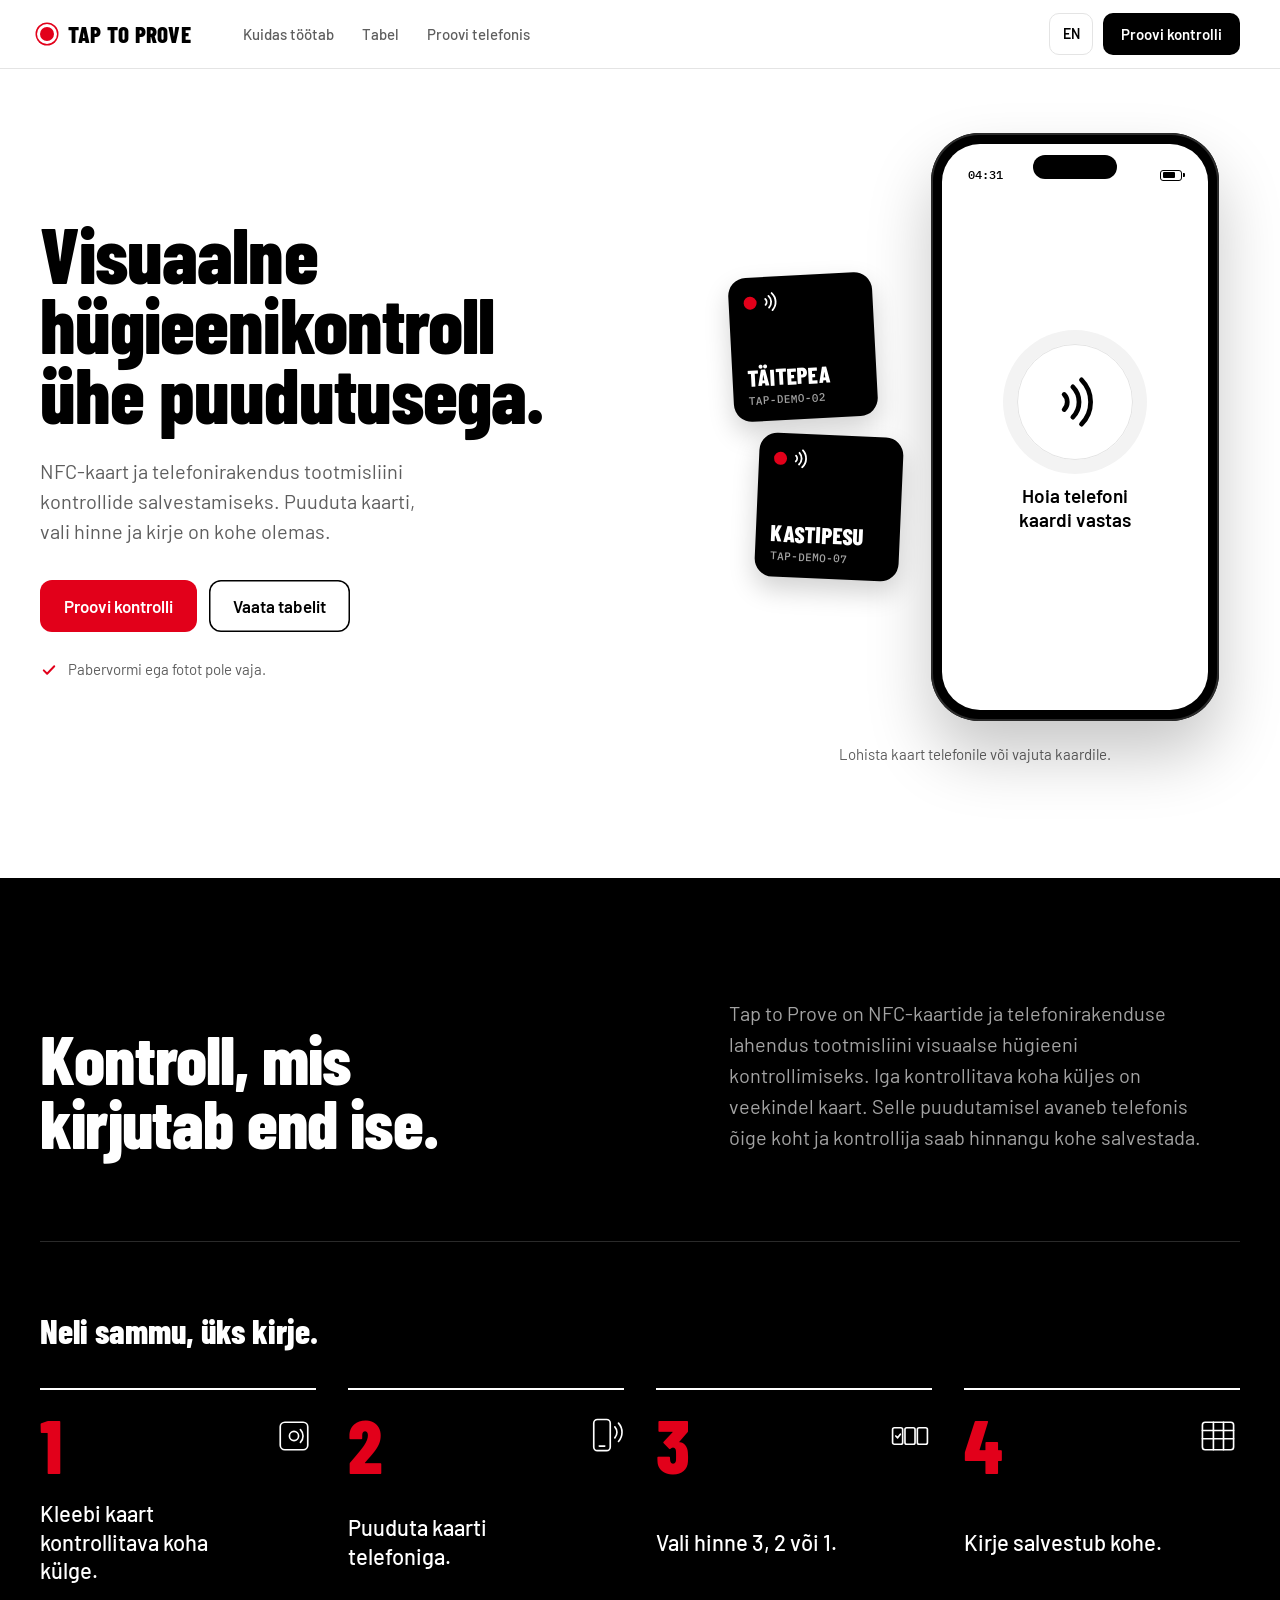
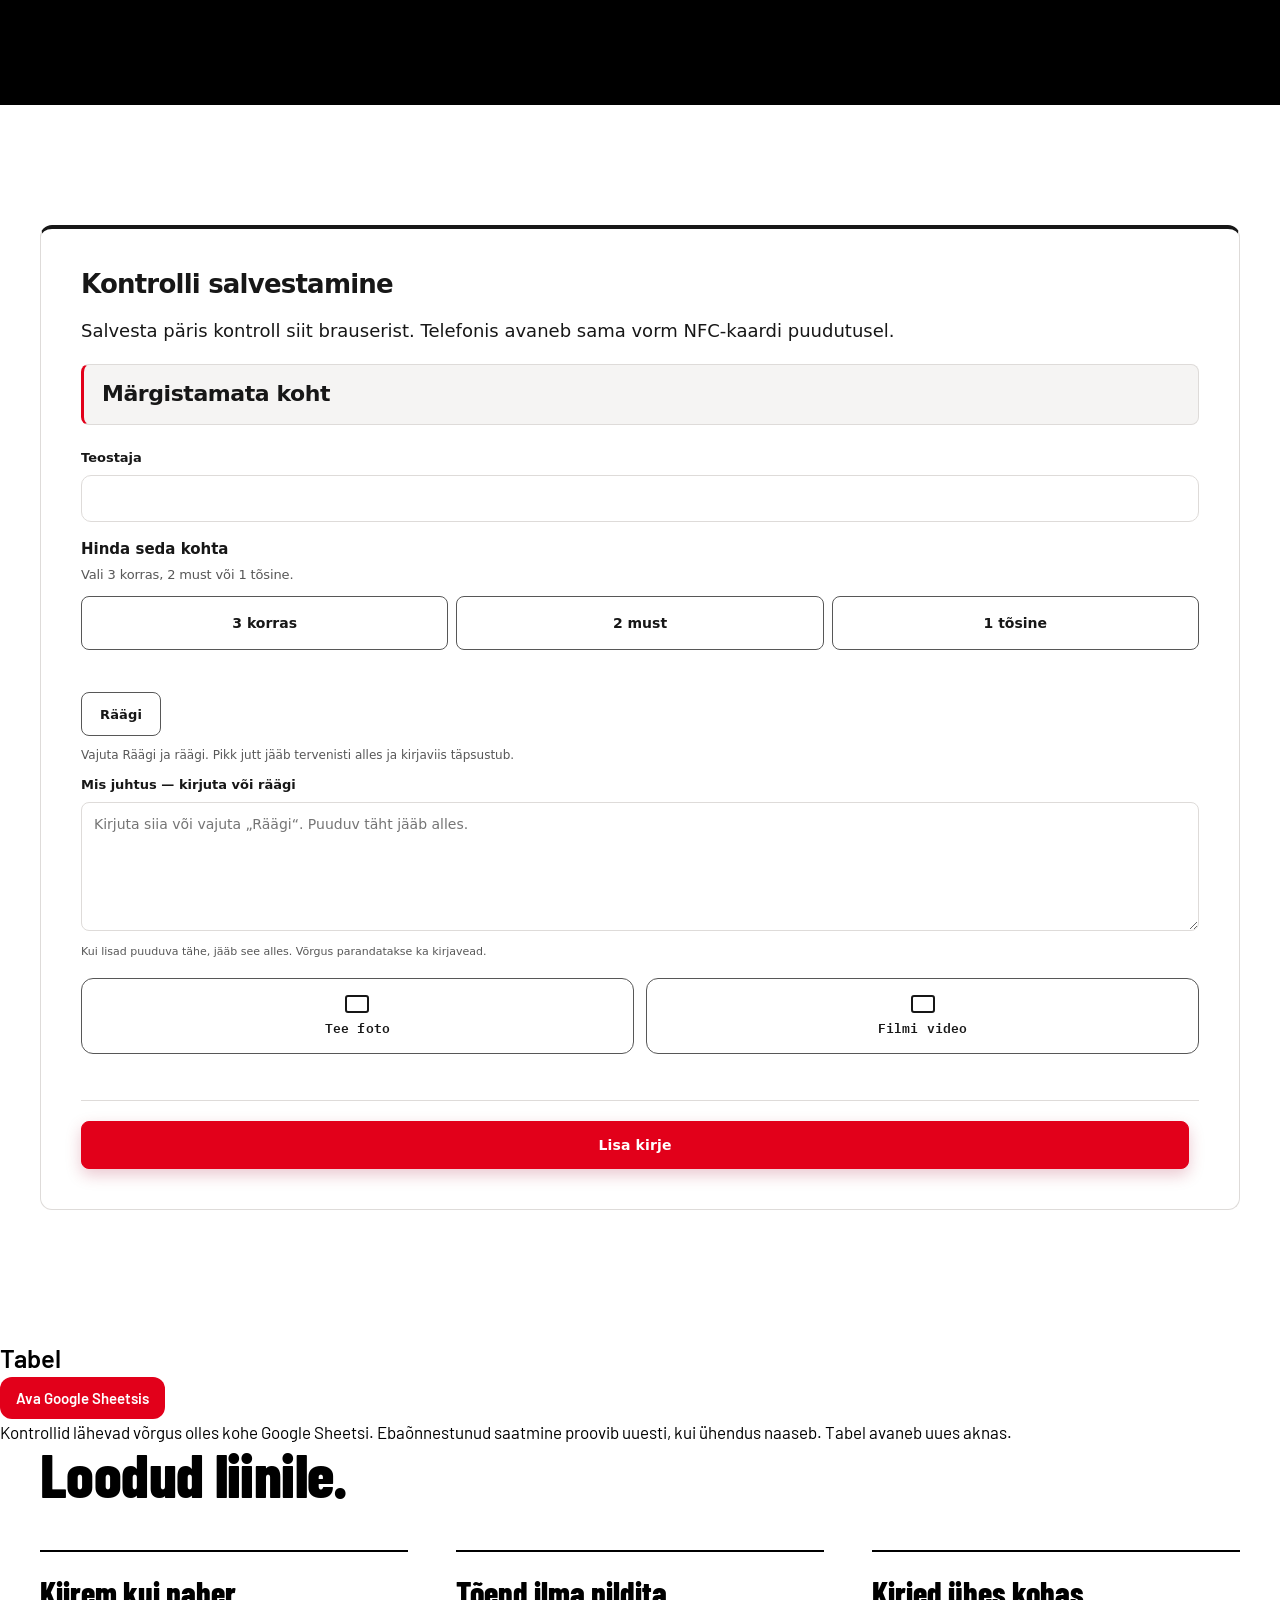
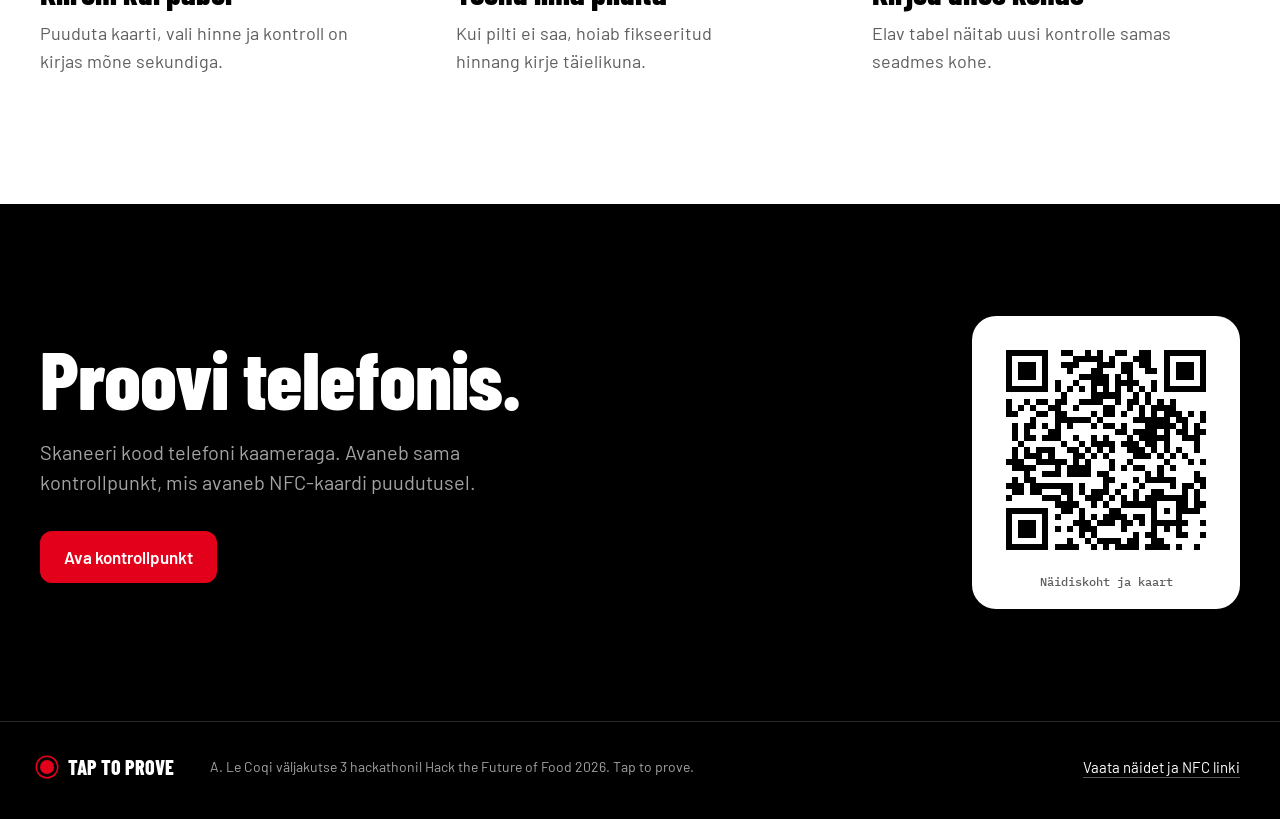
==== app/index.html @ 5fcd146b "fix(app): use visual hygiene wording in UI" ====
<!doctype html>
<html lang="et">
<head>
  <meta charset="utf-8">
  <meta name="viewport" content="width=device-width, initial-scale=1, viewport-fit=cover">
  <script>
    (function () {
      var params = new URLSearchParams(location.search);
      var record = /^nfc\./.test(location.hostname) || params.get('view') === 'record' || params.has('session');
      document.documentElement.dataset.mode = record ? 'record' : 'landing';
    })();
  </script>
  <title>Tap to Prove</title>
  <meta name="description" content="NFC-kaart ja telefonirakendus tootmisliini visuaalse hügieeni kontrolliks. Puuduta kaarti, vali hinne ja kirje salvestub kohe.">
  <meta name="theme-color" content="#ffffff">
  <link rel="manifest" href="manifest.webmanifest">
  <link rel="canonical" href="https://taptoprove.ee/">
  <link rel="icon" href="icon.svg" type="image/svg+xml">
  <link rel="stylesheet" href="styles.css" id="appStyles">
  <link rel="stylesheet" href="landing.css" id="landingStyles">
  <script>
    (function () {
      // landing.css imports styles.css as a cascade layer, so each host keeps one sheet.
      var landing = document.documentElement.dataset.mode === 'landing';
      document.getElementById(landing ? 'appStyles' : 'landingStyles').disabled = true;
    })();
  </script>
</head>
<body>
  <a class="skip" href="#capture" data-i18n="skip">Skip to capture</a>

  <header class="topbar">
    <nav class="nav-shell" aria-label="Tap to Prove">
      <a class="nav-brand" href="https://taptoprove.ee/">Tap to Prove</a>
      <div class="nav-links">
        <a href="#how" data-i18n="nav_how">Kuidas töötab</a>
        <a href="https://docs.google.com/spreadsheets/d/1xJlTBxqQoqIPhtNeUEm9Dq-ydR0xiJecWLwK_fbSnYs/edit?gid=221436371#gid=221436371" target="_blank" rel="noopener" data-i18n="nav_table">Tabel</a>
        <a href="#try" data-i18n="nav_try">Proovi telefonis</a>
      </div>
      <div class="nav-meta">
        <span id="net" class="net" role="status">Online</span>
        <button id="langToggle" class="switch" type="button" aria-label="Switch to Estonian">ET</button>
        <a class="nav-cta" href="#capture" data-i18n="nav_cta">Proovi kontrolli</a>
      </div>
    </nav>
  </header>

  <main class="site">
    <section class="hero" aria-labelledby="intro-title">
      <div class="hero-copy">
        <h1 id="intro-title" data-i18n="intro_title">Visuaalne hügieenikontroll ühe puudutusega.</h1>
        <p class="hero-note" data-i18n="hero_note">NFC-kaart ja telefonirakendus tootmisliini kontrollide salvestamiseks. Puuduta kaarti, vali hinne ja kirje on kohe olemas.</p>
        <div class="hero-actions">
          <a class="link-button primary" href="#capture" data-i18n="landing_start">Proovi kontrolli</a>
          <a class="link-button ghost" href="https://docs.google.com/spreadsheets/d/1xJlTBxqQoqIPhtNeUEm9Dq-ydR0xiJecWLwK_fbSnYs/edit?gid=221436371#gid=221436371" target="_blank" rel="noopener" data-i18n="landing_table">Vaata tabelit</a>
        </div>
        <p class="hero-proof" data-i18n="hero_proof">Pabervormi ega fotot pole vaja.</p>
      </div>

      <div class="demo" id="demo" aria-labelledby="demo-title">
        <h2 id="demo-title" class="sr-only" data-i18n="demo_title">Proovi siin</h2>
        <div class="demo-stage">
          <div class="demo-cards" role="group" aria-labelledby="demoHint">
            <button class="tag" type="button" data-place="Täitepea" data-place-en="Filler head" data-tag="TAP-DEMO-02">
              <span class="tag-mark" aria-hidden="true"></span>
              <span class="tag-place">Täitepea</span>
              <span class="tag-id">TAP-DEMO-02</span>
            </button>
            <button class="tag" type="button" data-place="Kastipesu" data-place-en="Crate washer" data-tag="TAP-DEMO-07">
              <span class="tag-mark" aria-hidden="true"></span>
              <span class="tag-place">Kastipesu</span>
              <span class="tag-id">TAP-DEMO-07</span>
            </button>
          </div>

          <div class="phone" id="demoPhone">
            <div class="phone-screen" aria-live="polite">
              <div class="phone-status" aria-hidden="true">
                <span id="demoClock">12:00</span>
                <span class="phone-battery"></span>
              </div>
              <div class="ps ps-idle">
                <span class="ps-nfc" aria-hidden="true"></span>
                <p data-i18n="demo_idle">Hoia telefoni kaardi vastas</p>
              </div>
              <div class="ps ps-grade" hidden>
                <span class="ps-label" data-i18n="demo_place">Koht</span>
                <strong class="ps-place" id="demoPlace"></strong>
                <div class="ps-grades" role="group" aria-labelledby="demoGradeLabel">
                  <span id="demoGradeLabel" class="sr-only" data-i18n="grade_prompt">Hinda seda kohta</span>
                  <button type="button" data-grade="3"><b>3</b><span data-i18n="grade3_word">korras</span></button>
                  <button type="button" data-grade="2"><b>2</b><span data-i18n="grade2_word">must</span></button>
                  <button type="button" data-grade="1"><b>1</b><span data-i18n="grade1_word">tõsine</span></button>
                </div>
              </div>
              <div class="ps ps-saved" hidden>
                <span class="ps-check" aria-hidden="true"></span>
                <strong data-i18n="demo_saved">Kirje salvestatud</strong>
                <span class="ps-meta" id="demoSavedMeta"></span>
              </div>
            </div>
            <span class="phone-ping" aria-hidden="true"></span>
          </div>
        </div>
        <p class="demo-hint" id="demoHint" data-i18n="demo_hint">Lohista kaart telefonile või vajuta kaardile.</p>
        <div class="demo-words" hidden>
          <span data-word="record" data-i18n="record_added">Kirje</span>
        </div>
      </div>
    </section>

    <div class="band">
      <section id="explainer" class="explainer" aria-labelledby="what-title">
        <h2 id="what-title" data-i18n="what_heading">Kontroll, mis kirjutab end ise.</h2>
        <p data-i18n="what_body">Tap to Prove on NFC-kaartide ja telefonirakenduse lahendus tootmisliini visuaalse hügieeni kontrollimiseks. Iga kontrollitava koha küljes on veekindel kaart. Selle puudutamisel avaneb telefonis õige koht ja kontrollija saab hinnangu kohe salvestada.</p>
      </section>

      <section id="how" class="how" aria-labelledby="how-title">
        <h2 id="how-title" class="how-title" data-i18n="how_heading">Neli sammu, üks kirje.</h2>
        <ol class="steps">
          <li class="step">
            <svg class="step-icon" viewBox="0 0 48 48" aria-hidden="true"><rect x="9" y="9" width="30" height="30" rx="5"/><circle cx="24" cy="24" r="5"/><path d="M31 17a10 10 0 0 1 0 14"/></svg>
            <span class="step-num" aria-hidden="true">1</span>
            <p data-i18n="flow1">Kleebi kaart kontrollitava koha külge.</p>
          </li>
          <li class="step">
            <svg class="step-icon" viewBox="0 0 48 48" aria-hidden="true"><rect x="15" y="6" width="18" height="34" rx="4"/><path d="M21 35h6"/><path d="M38 14a9 9 0 0 1 0 12"/><path d="M42 10a15 15 0 0 1 0 20"/></svg>
            <span class="step-num" aria-hidden="true">2</span>
            <p data-i18n="flow2">Puuduta kaarti telefoniga.</p>
          </li>
          <li class="step">
            <svg class="step-icon" viewBox="0 0 48 48" aria-hidden="true"><rect x="5" y="15" width="11" height="18" rx="2"/><rect x="18.5" y="15" width="11" height="18" rx="2"/><rect x="32" y="15" width="11" height="18" rx="2"/><path d="M8.5 24l2 2 3-4"/></svg>
            <span class="step-num" aria-hidden="true">3</span>
            <p data-i18n="flow3">Vali hinne 3, 2 või 1.</p>
          </li>
          <li class="step">
            <svg class="step-icon" viewBox="0 0 48 48" aria-hidden="true"><rect x="7" y="9" width="34" height="30" rx="3"/><path d="M7 18h34M7 27h34M19 9v30M30 9v30"/></svg>
            <span class="step-num" aria-hidden="true">4</span>
            <p data-i18n="flow4">Kirje salvestub kohe.</p>
          </li>
        </ol>
      </section>
    </div>

    <section id="capture" class="station panel" aria-labelledby="capture-title">
      <div class="section-head">
        <h2 id="capture-title" data-i18n="capture_title">Kontrolli salvestamine</h2>
        <p class="capture-intro landing-only" data-i18n="capture_intro">Salvesta päris kontroll siit brauserist. Telefonis avaneb sama vorm NFC-kaardi puudutusel.</p>
      </div>

      <section id="sessionPanel" class="session-panel" aria-labelledby="sessionTitle" hidden>
        <h3 id="sessionTitle"></h3>
        <p id="sessionDescription"></p>
        <p id="sessionIdentity" class="note"></p>
        <div id="sessionStartFields" hidden>
          <label class="field">
            <span data-i18n="session_name">Kontrollija nimi</span>
            <input id="sessionName" type="text" autocomplete="name" maxlength="60">
          </label>
          <button id="sessionStart" class="action" type="button" data-i18n="session_start">Alusta kontrolli</button>
        </div>
        <ol id="sessionReview" class="session-review" hidden></ol>
        <button id="sessionFinish" class="action" type="button" data-i18n="session_finish" hidden>Kinnita ja lõpeta kontroll</button>
        <p id="sessionNote" class="note" role="status" aria-live="polite"></p>
      </section>
      <div class="capture-layout">
        <div class="capture-main">
          <div class="readout" id="assetStamp">
            <span id="assetStampName" data-i18n="untagged">Märgistamata koht</span>
          </div>
          <input id="asset" type="hidden" autocomplete="off" spellcheck="false">
          <label class="field text-field">
            <span data-i18n="worker">Teostaja</span>
            <input id="worker" type="text" autocomplete="name" spellcheck="false" maxlength="60">
          </label>

          <section class="grade-card" aria-labelledby="quick-title">
            <h3 id="quick-title" data-i18n="grade_prompt">Hinda seda kohta</h3>
            <p class="pad-prompt" data-i18n="grade_note">Vali 3 korras, 2 must või 1 tõsine.</p>
            <div class="grade-row" id="gradeRow" role="group" aria-labelledby="quick-title">
              <button id="grade3" class="grade-btn" type="button" data-grade="3" aria-pressed="false" data-i18n="grade3_label">3 korras</button>
              <button id="grade2" class="grade-btn" type="button" data-grade="2" aria-pressed="false" data-i18n="grade2_label">2 must</button>
              <button id="grade1" class="grade-btn" type="button" data-grade="1" aria-pressed="false" data-i18n="grade1_label">1 tõsine</button>
            </div>
            <p id="quickNote" class="note" role="status"></p>
          </section>

          <div class="voice-controls">
            <button id="voiceBtn" class="voice" type="button" data-i18n="speak">Räägi</button>
            <p id="audioNote" class="note" role="status" data-i18n="audio_hint">Vajuta Räägi ja räägi. Pikk jutt jääb tervenisti alles ja kirjaviis täpsustub.</p>
          </div>

          <label class="field text-field">
            <span data-i18n="note_label">Mis juhtus — kirjuta või räägi</span>
            <textarea id="transcript" rows="5" placeholder="Kirjuta siia või vajuta „Räägi“." data-i18n-placeholder="note_ph"></textarea>
            <small class="field-hint" data-i18n="note_hint">Kui lisad puuduva tähe, jääb see alles. Võrgus parandatakse ka kirjavead.</small>
          </label>

          <div class="field file-field">
            <div class="evidence-actions">
              <button id="photoBtn" class="quiet" type="button" data-i18n="take_photo">Tee foto</button>
              <button id="videoBtn" class="quiet" type="button" data-i18n="record_video">Filmi video</button>
            </div>
            <input id="photo" type="file" accept="image/*,video/*" capture="environment" multiple hidden>
          </div>
          <figure id="mediaPreview" class="media-preview" hidden>
            <figcaption class="media-preview-meta">
              <span class="media-preview-text">
                <strong id="mediaPreviewTitle"></strong>
                <span id="mediaPreviewDetail"></span>
              </span>
              <button id="mediaClearBtn" class="quiet small" type="button" data-i18n="media_clear_all">Eemalda kõik</button>
            </figcaption>
            <ul id="mediaGallery" class="media-gallery"></ul>
          </figure>
          <p id="photoNote" class="note" role="status"></p>

          <div class="row save-row">
            <button id="saveBtn" class="action" type="button" data-i18n="save">Lisa kirje</button>
            <span id="saveNote" class="note" role="status"></span>
          </div>

          <div id="lastRecord" class="last-record" hidden>
            <img id="lastRecordThumb" alt="" width="56" height="56" hidden>
            <div class="last-record-text">
              <strong id="lastRecordTitle"></strong>
              <span id="lastRecordDetail"></span>
            </div>
            <div class="last-record-actions">
              <a class="link-button ghost small" href="/sheet" data-i18n="open_sheet">Vaata kirjeid</a>
              <span id="syncStatus" class="sync-status" data-state="idle" data-i18n="sync_idle" role="status">Salvestatud selles seadmes</span>
            </div>
          </div>
        </div>
      </div>
    </section>
    <section id="hygieen" class="sample-sheet panel" aria-labelledby="sheet-title">
      <div class="section-head">
        <h2 id="sheet-title" data-i18n="sheet_title">Tabel</h2>
        <a class="link-button primary small" href="https://docs.google.com/spreadsheets/d/1xJlTBxqQoqIPhtNeUEm9Dq-ydR0xiJecWLwK_fbSnYs/edit?gid=221436371#gid=221436371" target="_blank" rel="noopener" data-i18n="sheet_open">Ava Google Sheetsis</a>
      </div>
      <p class="note" data-i18n="sheet_note">Kontrollid on Google Sheetsis. Tabel avaneb uues aknas ja seda näevad need, kellele see on jagatud.</p>
    </section>

    <section class="benefits" aria-labelledby="benefits-title">
      <h2 id="benefits-title" data-i18n="benefits_title">Loodud liinile.</h2>
      <div class="benefit-grid">
        <article class="benefit"><h3 data-i18n="benefit1_title">Kiirem kui paber</h3><p data-i18n="benefit1_body">Puuduta kaarti, vali hinne ja kontroll on kirjas mõne sekundiga.</p></article>
        <article class="benefit"><h3 data-i18n="benefit2_title">Tõend ilma pildita</h3><p data-i18n="benefit2_body">Kui pilti ei saa, hoiab fikseeritud hinnang kirje täielikuna.</p></article>
        <article class="benefit"><h3 data-i18n="benefit3_title">Kirjed ühes kohas</h3><p data-i18n="benefit3_body">Elav tabel näitab uusi kontrolle samas seadmes kohe.</p></article>
      </div>
    </section>

    <section id="try" class="try" aria-labelledby="try-title">
      <div class="try-copy">
        <h2 id="try-title" data-i18n="try_title">Proovi telefonis.</h2>
        <p data-i18n="try_body">Skaneeri kood telefoni kaameraga. Avaneb sama kontrollpunkt, mis avaneb NFC-kaardi puudutusel.</p>
        <a class="link-button primary" href="https://nfc.taptoprove.ee/" data-i18n="try_cta">Ava kontrollpunkt</a>
      </div>
      <figure class="qr">
        <svg viewBox="-2 -2 37 37" role="img" aria-labelledby="qrCaption" shape-rendering="crispEdges"><path stroke="#000" d="M0 0.5h7m2 0h2m2 0h1m1 0h1m2 0h2m2 0h2m2 0h7m-33 1h1m5 0h1m4 0h5m1 0h1m3 0h3m2 0h1m5 0h1m-33 1h1m1 0h3m1 0h1m2 0h3m3 0h3m1 0h2m1 0h2m2 0h1m1 0h3m1 0h1m-33 1h1m1 0h3m1 0h1m3 0h1m3 0h2m3 0h2m2 0h2m1 0h1m1 0h3m1 0h1m-33 1h1m1 0h3m1 0h1m5 0h5m1 0h1m1 0h1m5 0h1m1 0h3m1 0h1m-33 1h1m5 0h1m1 0h1m2 0h1m2 0h3m1 0h4m2 0h1m1 0h1m5 0h1m-33 1h7m1 0h1m1 0h1m1 0h1m1 0h1m1 0h1m1 0h1m1 0h1m1 0h1m1 0h1m1 0h7m-24 1h1m4 0h5m2 0h1m1 0h1m-24 1h1m2 0h1m1 0h2m1 0h2m2 0h4m2 0h1m1 0h2m1 0h1m1 0h1m1 0h1m-28 1h1m1 0h1m1 0h1m2 0h2m2 0h1m4 0h2m2 0h1m1 0h1m1 0h4m-28 1h2m3 0h2m1 0h2m4 0h1m1 0h2m1 0h1m2 0h1m1 0h1m1 0h3m1 0h1m1 0h1m-29 1h1m3 0h6m1 0h1m5 0h6m1 0h2m2 0h1m-32 1h1m1 0h2m1 0h1m1 0h1m1 0h1m3 0h1m1 0h2m1 0h1m3 0h5m1 0h1m1 0h1m-31 1h1m1 0h1m3 0h2m9 0h2m1 0h4m1 0h1m1 0h2m1 0h2m-32 1h1m1 0h2m1 0h3m2 0h1m2 0h1m1 0h1m3 0h1m1 0h5m2 0h3m-30 1h1m6 0h1m2 0h1m1 0h4m1 0h3m1 0h2m1 0h1m4 0h1m-31 1h1m1 0h1m1 0h3m2 0h2m1 0h1m1 0h1m1 0h1m2 0h3m1 0h1m1 0h1m1 0h1m2 0h1m-31 1h1m1 0h3m1 0h1m3 0h2m1 0h1m1 0h1m4 0h3m1 0h1m1 0h1m1 0h1m-30 1h3m2 0h5m1 0h1m1 0h1m3 0h1m2 0h1m5 0h1m3 0h1m1 0h1m-32 1h4m3 0h1m1 0h4m3 0h1m1 0h1m1 0h2m2 0h1m1 0h1m-25 1h1m2 0h3m1 0h4m1 0h2m6 0h1m1 0h1m5 0h1m-31 1h1m1 0h2m11 0h2m3 0h1m1 0h5m3 0h2m-33 1h3m1 0h7m1 0h1m3 0h1m2 0h1m2 0h1m4 0h1m1 0h2m1 0h1m-32 1h2m1 0h2m3 0h2m1 0h1m1 0h3m1 0h1m2 0h1m2 0h2m3 0h1m1 0h1m-32 1h1m5 0h3m1 0h1m2 0h3m1 0h1m1 0h1m1 0h1m1 0h7m1 0h1m-24 1h4m2 0h1m1 0h1m2 0h6m3 0h2m1 0h2m-33 1h7m2 0h2m1 0h1m4 0h2m5 0h1m1 0h1m1 0h4m-32 1h1m5 0h1m1 0h1m3 0h1m1 0h1m1 0h4m1 0h2m1 0h1m3 0h1m-29 1h1m1 0h3m1 0h1m4 0h3m1 0h3m1 0h2m1 0h1m1 0h6m2 0h1m-33 1h1m1 0h3m1 0h1m1 0h1m1 0h1m1 0h3m4 0h1m4 0h1m1 0h1m1 0h1m-29 1h1m1 0h3m1 0h1m5 0h1m1 0h1m6 0h1m1 0h2m3 0h2m2 0h1m-33 1h1m5 0h1m3 0h1m2 0h1m1 0h4m1 0h2m2 0h2m-26 1h7m1 0h4m2 0h1m1 0h1m1 0h4m1 0h4m1 0h1m2 0h1"/></svg>
        <figcaption id="qrCaption" data-i18n="try_caption">Näidiskoht ja kaart</figcaption>
      </figure>
    </section>
  </main>

  <footer class="site-footer">
    <div class="footer-inner">
      <a class="nav-brand footer-brand" href="https://taptoprove.ee/">Tap to Prove</a>
      <p data-i18n="footer">A. Le Coqi väljakutse 3 hackathonil Hack the Future of Food 2026. Tap to prove.</p>
      <div class="footer-links">
        <a href="/showcase" id="showcaseLink" data-i18n="showcase">Vaata näidet ja NFC linki</a>
        <a href="/sheet" id="sheetLink" data-i18n="sheet">Elavad kirjed</a>
      </div>
    </div>
  </footer>

  <script type="module" src="app.js"></script>
  <script type="module" src="landing.js"></script>
</body>
</html>
---- app/styles.css ----
@font-face {
  font-family: 'Barlow Condensed';
  font-style: normal;
  font-weight: 600;
  font-display: swap;
  src: url('./fonts/barlow_condensed_600_latin_ext.woff2') format('woff2');
  unicode-range: U+0100-02BA, U+02BD-02C5, U+02C7-02CC, U+02CE-02D7, U+02DD-02FF, U+0304, U+0308, U+0329, U+1D00-1DBF, U+1E00-1E9F, U+1EF2-1EFF, U+2020, U+20A0-20AB, U+20AD-20C4, U+2113, U+2C60-2C7F, U+A720-A7FF;
}
@font-face {
  font-family: 'Barlow Condensed';
  font-style: normal;
  font-weight: 600;
  font-display: swap;
  src: url('./fonts/barlow_condensed_600_latin.woff2') format('woff2');
  unicode-range: U+0000-00FF, U+0131, U+0152-0153, U+02BB-02BC, U+02C6, U+02DA, U+02DC, U+0304, U+0308, U+0329, U+2000-206F, U+20AC, U+2122, U+2191, U+2193, U+2212, U+2215, U+FEFF, U+FFFD;
}
@font-face {
  font-family: 'Barlow Condensed';
  font-style: normal;
  font-weight: 700;
  font-display: swap;
  src: url('./fonts/barlow_condensed_700_latin_ext.woff2') format('woff2');
  unicode-range: U+0100-02BA, U+02BD-02C5, U+02C7-02CC, U+02CE-02D7, U+02DD-02FF, U+0304, U+0308, U+0329, U+1D00-1DBF, U+1E00-1E9F, U+1EF2-1EFF, U+2020, U+20A0-20AB, U+20AD-20C4, U+2113, U+2C60-2C7F, U+A720-A7FF;
}
@font-face {
  font-family: 'Barlow Condensed';
  font-style: normal;
  font-weight: 700;
  font-display: swap;
  src: url('./fonts/barlow_condensed_700_latin.woff2') format('woff2');
  unicode-range: U+0000-00FF, U+0131, U+0152-0153, U+02BB-02BC, U+02C6, U+02DA, U+02DC, U+0304, U+0308, U+0329, U+2000-206F, U+20AC, U+2122, U+2191, U+2193, U+2212, U+2215, U+FEFF, U+FFFD;
}
@font-face {
  font-family: 'Barlow Condensed';
  font-style: normal;
  font-weight: 800;
  font-display: swap;
  src: url('./fonts/barlow_condensed_800_latin_ext.woff2') format('woff2');
  unicode-range: U+0100-02BA, U+02BD-02C5, U+02C7-02CC, U+02CE-02D7, U+02DD-02FF, U+0304, U+0308, U+0329, U+1D00-1DBF, U+1E00-1E9F, U+1EF2-1EFF, U+2020, U+20A0-20AB, U+20AD-20C4, U+2113, U+2C60-2C7F, U+A720-A7FF;
}
@font-face {
  font-family: 'Barlow Condensed';
  font-style: normal;
  font-weight: 800;
  font-display: swap;
  src: url('./fonts/barlow_condensed_800_latin.woff2') format('woff2');
  unicode-range: U+0000-00FF, U+0131, U+0152-0153, U+02BB-02BC, U+02C6, U+02DA, U+02DC, U+0304, U+0308, U+0329, U+2000-206F, U+20AC, U+2122, U+2191, U+2193, U+2212, U+2215, U+FEFF, U+FFFD;
}
@font-face {
  font-family: 'IBM Plex Mono';
  font-style: normal;
  font-weight: 400;
  font-display: swap;
  src: url('./fonts/ibm_plex_mono_400_latin_ext.woff2') format('woff2');
  unicode-range: U+0100-02BA, U+02BD-02C5, U+02C7-02CC, U+02CE-02D7, U+02DD-02FF, U+0304, U+0308, U+0329, U+1D00-1DBF, U+1E00-1E9F, U+1EF2-1EFF, U+2020, U+20A0-20AB, U+20AD-20C4, U+2113, U+2C60-2C7F, U+A720-A7FF;
}
@font-face {
  font-family: 'IBM Plex Mono';
  font-style: normal;
  font-weight: 400;
  font-display: swap;
  src: url('./fonts/ibm_plex_mono_400_latin.woff2') format('woff2');
  unicode-range: U+0000-00FF, U+0131, U+0152-0153, U+02BB-02BC, U+02C6, U+02DA, U+02DC, U+0304, U+0308, U+0329, U+2000-206F, U+20AC, U+2122, U+2191, U+2193, U+2212, U+2215, U+FEFF, U+FFFD;
}
@font-face {
  font-family: 'IBM Plex Mono';
  font-style: normal;
  font-weight: 500;
  font-display: swap;
  src: url('./fonts/ibm_plex_mono_500_latin_ext.woff2') format('woff2');
  unicode-range: U+0100-02BA, U+02BD-02C5, U+02C7-02CC, U+02CE-02D7, U+02DD-02FF, U+0304, U+0308, U+0329, U+1D00-1DBF, U+1E00-1E9F, U+1EF2-1EFF, U+2020, U+20A0-20AB, U+20AD-20C4, U+2113, U+2C60-2C7F, U+A720-A7FF;
}
@font-face {
  font-family: 'IBM Plex Mono';
  font-style: normal;
  font-weight: 500;
  font-display: swap;
  src: url('./fonts/ibm_plex_mono_500_latin.woff2') format('woff2');
  unicode-range: U+0000-00FF, U+0131, U+0152-0153, U+02BB-02BC, U+02C6, U+02DA, U+02DC, U+0304, U+0308, U+0329, U+2000-206F, U+20AC, U+2122, U+2191, U+2193, U+2212, U+2215, U+FEFF, U+FFFD;
}
@font-face {
  font-family: 'IBM Plex Mono';
  font-style: normal;
  font-weight: 600;
  font-display: swap;
  src: url('./fonts/ibm_plex_mono_600_latin_ext.woff2') format('woff2');
  unicode-range: U+0100-02BA, U+02BD-02C5, U+02C7-02CC, U+02CE-02D7, U+02DD-02FF, U+0304, U+0308, U+0329, U+1D00-1DBF, U+1E00-1E9F, U+1EF2-1EFF, U+2020, U+20A0-20AB, U+20AD-20C4, U+2113, U+2C60-2C7F, U+A720-A7FF;
}
@font-face {
  font-family: 'IBM Plex Mono';
  font-style: normal;
  font-weight: 600;
  font-display: swap;
  src: url('./fonts/ibm_plex_mono_600_latin.woff2') format('woff2');
  unicode-range: U+0000-00FF, U+0131, U+0152-0153, U+02BB-02BC, U+02C6, U+02DA, U+02DC, U+0304, U+0308, U+0329, U+2000-206F, U+20AC, U+2122, U+2191, U+2193, U+2212, U+2215, U+FEFF, U+FFFD;
}

:root {
  /* Illustration palette: A. Le Coq red and clean-check mint */
  --paper: #ffffff;
  --wash: #f3f6f7;
  --ink: #2d2e2e;
  --muted: #53676d;
  --line: #c7cdd1;
  --line-strong: #53676d;
  --accent: #a30029;
  --accent-dark: #7a001f;
  --accent-bright: #e40039;
  --accent-tint: rgba(163, 0, 41, .08);
  --mint: #0b7a59;
  --mint-wash: #e7f4ee;
  --mint-tint: rgba(11, 122, 89, .08);
  --display: 'Barlow Condensed', 'Arial Narrow', sans-serif;
  --mono: 'IBM Plex Mono', ui-monospace, SFMono-Regular, monospace;
}

* { box-sizing: border-box; }
html { -webkit-text-size-adjust: 100%; }
body {
  margin: 0;
  background: var(--paper);
  color: var(--ink);
  font: 500 18px/1.45 var(--display);
}
button, input, select, textarea { font: inherit; color: inherit; }
button { cursor: pointer; }
button:focus-visible, input:focus-visible, select:focus-visible, textarea:focus-visible, a:focus-visible, summary:focus-visible {
  outline: 2px solid var(--accent);
  outline-offset: 3px;
}

.skip { position: absolute; left: -9999px; top: 0; z-index: 20; padding: 10px 14px; background: var(--ink); color: var(--paper); }
.skip:focus { left: 12px; top: 12px; }

.topbar {
  position: sticky;
  top: 0;
  z-index: 10;
  display: flex;
  align-items: center;
  justify-content: space-between;
  gap: 16px;
  min-height: 64px;
  padding: 10px clamp(16px, 4vw, 40px);
  background: var(--paper);
  border-bottom: 1px solid var(--ink);
}
.identity { min-width: 0; }
.wordmark { font: 800 23px/1 var(--display); letter-spacing: -.01em; text-transform: uppercase; }
.wordmark small { display: block; margin-top: 3px; font: 400 11px/1.2 var(--mono); text-transform: none; color: var(--muted); }
.topbar-meta { display: flex; align-items: center; gap: 8px; flex-wrap: wrap; justify-content: flex-end; }
.net, .queue, .tagpill { padding: 5px 9px; border: 1px solid var(--line); font: 500 11px/1 var(--mono); color: var(--muted); }
.net.offline { color: var(--accent); border-color: var(--accent); }
.switch { min-height: 34px; padding: 6px 11px; border: 1px solid var(--ink); background: var(--paper); color: var(--ink); font: 600 12px/1 var(--mono); }
.switch:hover { background: var(--ink); color: var(--paper); }

main { max-width: 1180px; margin: 0 auto; padding: 0 clamp(16px, 4vw, 40px) 64px; }

.hero { display: grid; grid-template-columns: minmax(0, 1fr) minmax(200px, .82fr); gap: 28px; padding: 72px 0 52px; border-bottom: 1px solid var(--ink); }
.hero-art { display: grid; place-items: center; min-width: 0; }
.hero-art img { width: 100%; max-width: 380px; height: auto; }
.hero .steps { grid-column: 1 / -1; }
@media (max-width: 720px) { .hero { grid-template-columns: 1fr; } }
.hero h1 { margin: 0; font: 800 clamp(86px, 17vw, 220px)/.78 var(--display); letter-spacing: -.045em; text-transform: uppercase; }

@media (max-width: 720px) {
  .hero h1 { font: 800 clamp(26px, 7vw, 44px)/1 var(--display); letter-spacing: -.02em; overflow-wrap: break-word; }
  .hero-art img { max-width: 100%; }
  .hero > div { min-width: 0; }
}
.hero-note { max-width: 48ch; margin: 28px 0 0; font: 500 22px/1.3 var(--display); color: var(--muted); }

.intro-body { max-width: 58ch; margin: 14px 0 0; font: 400 14px/1.55 var(--mono); color: var(--muted); }
.landing-actions { display: flex; flex-wrap: wrap; gap: 10px; margin-top: 26px; }
.link-button { display: inline-flex; align-items: center; justify-content: center; min-height: 46px; padding: 10px 18px; border: 1px solid var(--ink); text-decoration: none; font: 700 12px/1 var(--mono); text-transform: uppercase; border-radius: 10px; }
.link-button.primary { background: var(--ink); color: var(--paper); }
.link-button.ghost { background: transparent; color: var(--ink); }
.link-button:hover { background: var(--accent); border-color: var(--accent); color: var(--paper); }
.dashboard-card { display: flex; align-items: baseline; gap: 10px; width: fit-content; margin-top: 18px; padding: 12px 16px; background: var(--wash); border: 1px solid var(--line); border-radius: 12px; }
.dashboard-card strong { font: 800 28px/1 var(--display); color: var(--accent); }
.dashboard-card span { font: 500 11px/1.2 var(--mono); color: var(--muted); text-transform: uppercase; }
.steps { display: flex; flex-wrap: wrap; gap: 10px 28px; margin: 40px 0 0; padding: 0; list-style: none; }
.steps li { display: flex; align-items: baseline; gap: 8px; }
.steps b { font: 600 11px/1 var(--mono); color: var(--accent); }
.steps span { font: 500 16px/1.3 var(--display); color: var(--ink); }

.workbench { display: grid; grid-template-columns: minmax(0, 1.1fr) minmax(0, .9fr); align-items: start; }
.station, .chain { min-width: 0; padding: 40px clamp(16px, 2.4vw, 32px) 52px; }
.station { border-right: 1px solid var(--ink); }
.section-head { display: flex; align-items: center; justify-content: space-between; gap: 10px; padding-bottom: 14px; margin-bottom: 26px; border-bottom: 1px solid var(--ink); }
.section-head h2 { margin: 0; font: 700 34px/1 var(--display); text-transform: uppercase; letter-spacing: -.01em; }

.readout { padding: 4px 0 22px; border-bottom: 1px solid var(--line); }
.readout span { display: block; font: 700 46px/1 var(--display); letter-spacing: -.02em; overflow-wrap: anywhere; }
.readout small { display: block; margin-top: 8px; font: 600 12px/1.3 var(--mono); color: var(--accent); }
.readout.flash { animation: readout .28s ease-out; }
@keyframes readout { from { color: var(--accent); } to { color: var(--ink); } }

.row { display: flex; flex-wrap: wrap; gap: 10px; align-items: center; }
.action, .prove, .flag, .quiet, .voice, .default-assessment {
  min-height: 48px;
  padding: 10px 16px;
  border: 1px solid var(--ink);
  background: var(--paper);
  color: var(--ink);
  font: 700 16px/1 var(--display);
  text-transform: uppercase;
  letter-spacing: .01em;
}
.action, .prove { background: var(--accent); border-color: var(--accent); color: var(--paper); }
.action:hover, .prove:hover { background: var(--accent-dark); border-color: var(--accent-dark); }
.quiet:hover, .flag:hover, .voice:hover { background: var(--wash); }
.note { margin: 10px 0 12px; font: 400 12px/1.5 var(--mono); color: var(--muted); min-height: 1em; }
.note.error { color: var(--accent); font-weight: 600; }
[hidden] { display: none !important; }
.session-panel { margin: 0 0 24px; padding: 20px; border: 2px solid var(--accent); border-radius: 8px; background: var(--paper); }
.session-panel h3 { margin: 0 0 12px; font-size: 20px; }
.session-panel p { line-height: 1.5; overflow-wrap: anywhere; }
.session-review { padding-left: 24px; }
.session-review li { padding: 7px 0; overflow-wrap: anywhere; }
.session-review .unverified { color: var(--accent); font-weight: 700; }

.proof-pad { margin: 32px 0; padding: 26px 0; border-top: 2px solid var(--ink); border-bottom: 1px solid var(--line); }
.pad-title { margin: 0 0 8px; font: 600 12px/1 var(--mono); color: var(--muted); }
.pad-prompt { margin: 0 0 22px; font: 600 32px/1.08 var(--display); letter-spacing: -.01em; }
.pad-actions { display: grid; grid-template-columns: 1.3fr 1fr; gap: 10px; }
.default-assessment { width: 100%; margin-top: 10px; }
.default-assessment::before { content: '●'; color: var(--accent); font-size: 10px; margin-right: 9px; vertical-align: 2px; }
.grade-row { display: grid; grid-template-columns: repeat(3, minmax(0, 1fr)); gap: 10px; margin-top: 10px; }
.grade-btn { min-height: 56px; padding: 10px; border: 2px solid var(--ink); background: var(--paper); color: var(--ink); font: 700 16px/1 var(--display); text-transform: uppercase; }
.grade-btn:hover { background: var(--accent); border-color: var(--accent); color: var(--paper); }


.field { display: block; min-width: 0; margin: 0 0 18px; }
.field > span { display: block; margin-bottom: 4px; font: 500 11px/1.3 var(--mono); color: var(--muted); }
.field input, .field select, .field textarea {
  width: 100%;
  min-width: 0;
  padding: 9px 0;
  border: 0;
  border-bottom: 1px solid var(--line);
  border-radius: 0;
  background: transparent;
  font: 500 18px/1.3 var(--display);
}
.field textarea { resize: vertical; }
.text-field textarea {
  min-height: 112px;
  padding: 12px;
  border: 1px solid var(--line);
  background: var(--wash);
}
.text-field textarea:focus { border-color: var(--accent); background: var(--paper); }
.field-hint { display: block; margin-top: 6px; font: 400 11px/1.4 var(--mono); color: var(--muted); }
.field select { appearance: none; }
.field input:focus, .field select:focus, .field textarea:focus { border-bottom-color: var(--accent); }
.file-field input { font: 400 12px/1.3 var(--mono); }
.field-grid { display: grid; grid-template-columns: repeat(2, minmax(0, 1fr)); gap: 18px; }
.voice { width: 100%; margin: 4px 0 12px; }
.voice.audio { margin-top: 0; }
.voice.listening { background: var(--accent); border-color: var(--accent); color: var(--paper); }
.voice.listening:hover { background: var(--accent-dark); border-color: var(--accent-dark); }
.voice.listening:focus-visible { outline-color: var(--ink); }
.voice-level {
  display: none;
  width: min(200px, 100%);
  height: 6px;
  margin: 2px 0 10px;
  border: 1px solid var(--line);
  background: var(--wash);
  overflow: hidden;
}
.voice-level.on { display: block; }
.voice-level::after {
  content: '';
  display: block;
  width: calc(var(--level, 0) * 100%);
  height: 100%;
  background: var(--accent);
  transition: width .12s linear;
}
button:disabled { opacity: .45; cursor: not-allowed; }
.tier { display: block; padding: 9px 0; border-bottom: 1px solid var(--line); font: 700 18px/1.3 var(--mono); color: var(--accent); }
.save-row { margin-top: 18px; }

.chain-status { padding: 14px 0; border-bottom: 1px solid var(--line); font: 400 12px/1.5 var(--mono); color: var(--muted); }
.chain-status.broken { color: var(--accent); font-weight: 600; }
.audit-questions { display: flex; flex-wrap: wrap; gap: 8px; margin: 16px 0 10px; }
.audit-questions button { padding: 7px 10px; border: 1px solid var(--line); background: var(--paper); color: var(--ink); font: 500 11px/1.2 var(--mono); }
.audit-questions button:hover { border-color: var(--ink); }
.records { max-height: 380px; overflow: auto; margin-top: 18px; }
.record-row { display: grid; grid-template-columns: 34px minmax(0, 1fr) 56px; gap: 10px; padding: 14px 0; border-bottom: 1px solid var(--line); }
.record-row .seq { font: 600 12px/1.4 var(--mono); color: var(--accent); }
.record-row .main { min-width: 0; }
.record-row .main strong { display: block; font: 600 20px/1.15 var(--display); overflow-wrap: anywhere; }
.record-row .main small { display: block; margin-top: 5px; font: 400 10px/1.5 var(--mono); color: var(--muted); overflow-wrap: anywhere; }
.default-flag { color: var(--accent); font-style: normal; font-weight: 600; }
.media-link {
  display: inline-block;
  min-height: 32px;
  margin: 4px 6px 0 0;
  padding: 6px 8px;
  border: 1px solid var(--line);
  font: 500 10px/1.4 var(--mono);
  color: var(--accent);
  text-decoration: none;
}
.media-link:hover { border-color: var(--accent); }
.record-row .hash { font: 500 10px/1.4 var(--mono); color: var(--muted); }
.record-row .hash.broken { color: var(--accent); font-weight: 600; }
.empty-row { padding: 20px 0; font: 400 12px/1.4 var(--mono); color: var(--muted); }
.ledger-actions { margin: 20px 0 28px; }

.sample { border-top: 2px solid var(--ink); padding-top: 18px; }
.sample h3 { margin: 0 0 6px; font: 700 28px/1.1 var(--display); text-transform: uppercase; }
.sample-label { margin: 0 0 14px; font: 500 11px/1.3 var(--mono); color: var(--muted); }
.cip-summary { display: flex; flex-wrap: wrap; gap: 8px; margin-bottom: 12px; }
.cip-summary span { padding: 5px 8px; border: 1px solid var(--line); font: 500 11px/1.2 var(--mono); }
.cip-summary span.warn { border-color: var(--accent); color: var(--accent); }
.cip-chart { overflow: hidden; }
.cip-chart svg { display: block; width: 100%; height: auto; }
.paper-link { display: inline-block; margin-top: 10px; color: var(--ink); font: 700 14px/1.2 var(--display); text-transform: uppercase; border-bottom: 1px solid var(--accent); }

footer { padding: 20px clamp(16px, 4vw, 40px); border-top: 1px solid var(--ink); font: 400 11px/1.4 var(--mono); color: var(--muted); }

@media (max-width: 900px) {
  .workbench { grid-template-columns: 1fr; }
  .station { border-right: 0; border-bottom: 1px solid var(--ink); }
  .hero { padding-top: 52px; }
}

@media (max-width: 560px) {
  .wordmark { font-size: 20px; }
  .net, .queue, .tagpill { font-size: 11px; padding: 4px 6px; }
  .hero { padding-top: 38px; }
  .hero h1 { font-size: clamp(72px, 20vw, 116px); }
  .hero-note { font-size: 20px; }
  .steps { gap: 8px 16px; }
  .field-grid { grid-template-columns: 1fr; gap: 0; }
  .pad-actions { grid-template-columns: 1fr; }
  .record-row { grid-template-columns: 28px minmax(0, 1fr) 48px; }
}

@media (prefers-reduced-motion: reduce) {
  *, *::before, *::after { animation-duration: .01ms !important; transition-duration: .01ms !important; }
  .voice-level::after { transition: none !important; }
}

/* =====================================================================
   Illustration style — red primary action, mint clean state, soft cards.
   Every colour comes from the tokens in :root above.
   ===================================================================== */

/* soft red and mint wash behind the hero, matching illustration.svg */
.hero {
  background: radial-gradient(900px 340px at 88% -20%, var(--accent-tint), transparent 60%),
              radial-gradient(700px 320px at 0% 120%, var(--mint-tint), transparent 60%),
              linear-gradient(180deg, var(--paper), var(--wash));
  border-radius: 24px;
  padding-left: 28px;
  padding-right: 28px;
  border-bottom: 0;
}
.hero-art img { border-radius: 20px; }

/* numbered steps alternate red and mint like the tap illustration */
.steps li:nth-child(even) b { color: var(--mint); }

/* section accents */
.station { border-top: 4px solid var(--accent); }
.chain { border-top: 4px solid var(--mint); }
.station .section-head h2 { color: var(--accent); }
.chain .section-head h2 { color: var(--mint); }
.chain-status { padding-left: 12px; }
.badge.good, .tagpill.good { color: var(--mint); border-color: var(--mint); background: var(--mint-wash); }
.sample { border-top-color: var(--accent); }
.sample-label { color: var(--accent); }
.paper-link { color: var(--mint); border-bottom-color: var(--mint); }
.wordmark small { color: var(--mint); }
.accent-dot { background: var(--accent-bright); }

/* rounded controls and proof card, as in the illustration */
.action, .prove, .flag, .quiet, .voice, .default-assessment, .grade-btn,
.audit-questions button, .media-link, .switch {
  border-radius: 12px;
}
.field input, .field select, .field textarea { border-radius: 8px; }
.proof-pad { background: var(--wash); border-radius: 18px; padding-left: 24px; padding-right: 24px; }
.record-row .seq { color: var(--accent); }

/* =====================================================================
   UX v2 — card-based app shell, one dominant action, calm interactions.
   Inspired by Dribbble tap-to-pay and health dashboards: a large status
   card, quick chips, generous spacing, and a single confident next step.
   All values come from the tokens in :root.
   ===================================================================== */

:root {
  --card-radius: 20px;
  --control-radius: 12px;
  --shadow-card: 0 12px 32px rgba(45, 46, 46, .08);
  --shadow-press: 0 6px 16px rgba(163, 0, 41, .22);
}

html { scroll-behavior: smooth; }
body { background: var(--wash); }
main { max-width: 1120px; padding-bottom: 80px; }
#capture { scroll-margin-top: 84px; }

.topbar {
  background: var(--paper);
  border-bottom: 1px solid var(--line);
  box-shadow: 0 2px 12px rgba(45, 46, 46, .04);
}
.wordmark { color: var(--accent); }
.net, .queue, .tagpill {
  border-radius: 999px;
  background: var(--wash);
  border-color: var(--line);
}

.hero {
  grid-template-columns: minmax(0, 1fr) minmax(200px, 320px);
  gap: 24px;
  margin-top: 24px;
  padding: 36px;
  background: var(--paper);
  border: 1px solid var(--line);
  box-shadow: var(--shadow-card);
}
.hero h1 { font-size: clamp(64px, 10vw, 140px); }
.hero-note { margin-top: 20px; font-size: 22px; }
.hero-art img { max-width: 320px; }
.steps {
  gap: 10px 22px;
  margin-top: 28px;
  padding-top: 20px;
  border-top: 1px solid var(--line);
}
.steps li { gap: 8px; }
.steps b {
  padding: 4px 8px;
  border-radius: 999px;
  background: var(--wash);
  color: var(--accent);
}
.steps li:nth-child(even) b { color: var(--mint); }

.workbench { gap: 20px; margin-top: 20px; }
.station, .chain {
  background: var(--paper);
  border: 1px solid var(--line);
  border-radius: var(--card-radius);
  box-shadow: var(--shadow-card);
  padding: 28px;
}
.station { border-right: 1px solid var(--line); }
.section-head { margin-bottom: 22px; border-bottom-color: var(--line); }
.section-head h2 { font-size: 30px; }

/* at-a-glance status card: what was tapped and what the chain says */
.readout {
  padding: 18px 20px;
  background: var(--wash);
  border-radius: 16px;
}
.readout span { font-size: 40px; }
.readout small {
  display: inline-block;
  margin-top: 10px;
  padding: 4px 10px;
  border-radius: 999px;
  background: var(--paper);
  border: 1px solid var(--line);
  color: var(--accent);
}

/* the one primary action, given room and weight */
.proof-pad {
  margin: 24px 0;
  padding: 22px;
  background: var(--paper);
  border: 1px solid var(--line);
  border-top: 3px solid var(--accent);
  box-shadow: var(--shadow-card);
}
.pad-title { color: var(--accent); letter-spacing: .06em; text-transform: uppercase; }
.pad-prompt { font-size: 30px; }
.pad-actions { gap: 12px; }
.prove, .action {
  min-height: 56px;
  border-radius: var(--control-radius);
  box-shadow: var(--shadow-press);
}
.flag { min-height: 56px; border-color: var(--accent); color: var(--accent); }
.default-assessment { border-style: dashed; border-color: var(--accent); color: var(--accent); }
.grade-btn { min-height: 52px; border-radius: var(--control-radius); }

/* boxed fields give a clear tap area and a calmer reading rhythm */
.field > span { letter-spacing: .04em; text-transform: uppercase; }
.field input, .field select, .field textarea {
  padding: 11px 12px;
  border: 1px solid var(--line);
  border-radius: 10px;
  background: var(--paper);
  font-size: 18px;
}
.field input:focus, .field select:focus, .field textarea:focus {
  border-color: var(--accent);
  outline: 2px solid var(--accent);
  outline-offset: 1px;
}
.field-grid { gap: 16px; }
.voice { min-height: 48px; border-radius: var(--control-radius); }

/* audit chips and ledger rows */
.chain-status {
  padding: 14px 16px;
  background: var(--mint-wash);
  border-radius: 12px;
  color: var(--mint);
  font-weight: 600;
}
.audit-questions { gap: 8px; }
.audit-questions button {
  min-height: 44px;
  padding: 8px 14px;
  border-radius: 999px;
  background: var(--paper);
}
.audit-questions button:hover { border-color: var(--accent); color: var(--accent); }
.records { max-height: 420px; }
.record-row {
  gap: 12px;
  padding: 16px 0;
  animation: rowin .22s ease-out both;
}
.record-row .seq {
  align-self: start;
  padding: 4px 8px;
  border-radius: 999px;
  background: var(--wash);
}
@keyframes rowin { from { opacity: 0; transform: translateY(6px); } to { opacity: 1; transform: none; } }

.action, .prove, .flag, .grade-btn, .quiet, .voice, .audit-questions button {
  transition: transform .12s ease, box-shadow .16s ease, background-color .16s ease, color .16s ease, border-color .16s ease;
}
.prove:hover, .action:hover { transform: translateY(-1px); box-shadow: 0 10px 22px rgba(163, 0, 41, .28); }
.prove:active, .action:active { transform: translateY(1px); box-shadow: none; }

.sample {
  margin-top: 28px;
  padding: 18px;
  border: 1px solid var(--line);
  border-top: 1px solid var(--line);
  border-radius: 16px;
  background: var(--wash);
}
footer { background: var(--paper); }

@media (max-width: 900px) {
  .hero { grid-template-columns: 1fr; }
  .station { border-right: 0; }
}
@media (max-width: 720px) {
  .hero { padding: 24px; margin-top: 16px; }
  .hero h1 { font-size: clamp(26px, 7vw, 44px); line-height: 1; overflow-wrap: break-word; }
  .station, .chain { padding: 20px; }
  .readout span { font-size: 32px; }
  .pad-actions { grid-template-columns: 1fr; }
  .prove, .flag { width: 100%; }
  .field input, .field select, .field textarea { font-size: 16px; }
  .field-grid { grid-template-columns: 1fr; gap: 0; }
  .topbar { padding: 10px 16px; }
}

/* Minimal app: one focused capture column, no ledger or audit panel */
.workbench { grid-template-columns: 1fr; max-width: 760px; }
.station { border-right: 0; }

/* Minimal capture: one column, with the 1-3 rating as the first field */
.capture-main { min-width: 0; }
.capture-layout { display: block; }
.grade-card { margin: 0 0 22px; padding: 20px; background: var(--wash); border: 1px solid var(--line); border-radius: var(--card-radius); }
.grade-card h3 { margin: 0; font: 700 22px/1.1 var(--display); text-transform: uppercase; color: var(--accent); }
.grade-card .pad-prompt { margin: 8px 0 0; font: 400 12px/1.4 var(--mono); color: var(--muted); }
.grade-card .note { margin-bottom: 0; }
.grade-btn.selected { background: var(--accent); border-color: var(--accent); color: var(--paper); }
.grade-btn[data-grade="1"].selected { background: var(--accent-dark); border-color: var(--accent-dark); }

/* Clearer capture: roomy rating and two large evidence actions */
.capture-main .readout { margin-bottom: 24px; }
.evidence-actions { display: grid; grid-template-columns: repeat(2, minmax(0, 1fr)); gap: 12px; }
.evidence-actions .quiet {
  display: grid;
  place-content: center;
  justify-items: center;
  gap: 8px;
  min-height: 76px;
  padding: 12px;
  border: 1px solid var(--line-strong);
  border-radius: var(--control-radius);
  background: var(--paper);
  color: var(--ink);
  font: 600 13px/1.2 var(--mono);
}
.evidence-actions .quiet::before {
  content: '';
  width: 24px;
  height: 18px;
  border: 2px solid currentColor;
  border-radius: 3px;
}
.evidence-actions .quiet:hover,
.evidence-actions .quiet:focus-visible {
  background: var(--accent-tint);
  border-color: var(--accent);
  color: var(--accent);
}
.save-row .action { flex: 1 1 220px; }

/* Landing v2: a logbook rhythm, not a stack of cards */
:root {
  --paper: #ffffff;
  --wash: #f5f4f3;
  --ink: #171717;
  --muted: #575757;
  --line: #dedbd9;
  --line-strong: #575757;
  --accent: #a30029;
  --mint: #171717;
  --accent-tint: rgba(163, 0, 41, .08);
  --display: 'Barlow Condensed', 'Arial Narrow', sans-serif;
  --mono: 'IBM Plex Mono', ui-monospace, SFMono-Regular, monospace;
}

body { background: var(--paper); }
::selection { background: var(--accent); color: #fff; }
input, textarea { caret-color: var(--accent); }
input::selection, textarea::selection { background: var(--accent-tint); color: var(--ink); }
* { scrollbar-color: var(--line-strong) var(--wash); scrollbar-width: thin; }

.hero {
  display: grid;
  grid-template-columns: minmax(0, 1.25fr) minmax(240px, .75fr);
  gap: clamp(24px, 5vw, 72px);
  padding: clamp(32px, 6vw, 72px) 0 clamp(28px, 4vw, 48px);
  border-top: 4px solid var(--accent);
  border-bottom: 1px solid var(--line);
}
.hero-copy > * { min-width: 0; }
.hero-copy h1 {
  margin: 0;
  max-width: 15ch;
  font: 800 clamp(44px, 6.2vw, 84px)/.92 var(--display);
  letter-spacing: -.02em;
  text-transform: uppercase;
  text-wrap: balance;
}
.hero-note {
  max-width: 54ch;
  margin: 20px 0 0;
  font: 500 20px/1.35 var(--display);
  color: var(--ink);
}
.landing-actions { display: flex; flex-wrap: wrap; gap: 12px; margin-top: 28px; }
.link-button {
  display: inline-flex;
  align-items: center;
  justify-content: center;
  min-height: 48px;
  padding: 0 20px;
  border: 1px solid var(--line-strong);
  border-radius: 10px;
  font: 600 13px/1 var(--mono);
  letter-spacing: .06em;
  text-transform: uppercase;
  text-decoration: none;
  transition: transform .2s cubic-bezier(.16, 1, .3, 1), background-color .2s ease, border-color .2s ease;
}
.link-button.primary {
  background: var(--accent);
  border-color: var(--accent);
  color: #fff;
  box-shadow: 0 6px 18px rgba(163, 0, 41, .18);
}
.link-button.ghost { background: transparent; color: var(--ink); }
.link-button:hover { transform: translateY(-1px); }
.link-button.ghost:hover { background: var(--wash); border-color: var(--accent); }
.device-note {
  display: flex;
  align-items: baseline;
  gap: 8px;
  margin: 20px 0 0;
  font: 500 12px/1.3 var(--mono);
  color: var(--muted);
  text-transform: uppercase;
  letter-spacing: .05em;
}
.device-note strong { font: 700 20px/1 var(--display); color: var(--mint); }

.hero-flow { align-self: start; border-top: 1px solid var(--line); }
.flow-row {
  display: grid;
  grid-template-columns: 44px 1fr;
  gap: 12px;
  align-items: baseline;
  margin: 0;
  padding: 14px 0;
  border-bottom: 1px solid var(--line);
}
.flow-row b { font: 600 12px/1 var(--mono); color: var(--accent); }
.flow-row span { font: 600 20px/1.2 var(--display); text-transform: uppercase; }

.explainer { padding: clamp(32px, 5vw, 56px) 0; border-bottom: 1px solid var(--line); }
.explainer .section-head h2 {
  margin: 0;
  font: 800 clamp(28px, 3.2vw, 44px)/1.05 var(--display);
  letter-spacing: -.02em;
  text-transform: uppercase;
  text-wrap: balance;
}
.explainer .section-head p {
  max-width: 60ch;
  margin: 10px 0 0;
  font: 400 14px/1.5 var(--mono);
  color: var(--muted);
}

.station .section-head h2 {
  font: 800 clamp(26px, 3vw, 38px)/1 var(--display);
  letter-spacing: -.02em;
  color: var(--ink);
}

@media (max-width: 720px) {
  .hero { grid-template-columns: 1fr; gap: 28px; }
  .hero-copy h1 { max-width: none; font-size: clamp(40px, 11vw, 60px); }
  .hero-note { font-size: 18px; }
  .hero-flow { margin-top: 4px; }
}
@media (prefers-reduced-motion: reduce) {
  .link-button { animation: none; transition: none; }
}

.hero {
  margin-top: 0;
  background: transparent;
  border-left: 0;
  border-right: 0;
  border-radius: 0;
  box-shadow: none;
}
.hero-copy h1 {
  max-width: 18ch;
  font-size: clamp(40px, 5.6vw, 72px);
  text-transform: none;
}
.explainer .section-head { display: block; margin-bottom: 0; border-bottom: 0; }
.explainer .section-head h2 { text-transform: none; }

@media (max-width: 720px) {
  .hero { margin-top: 0; }
  .hero-copy h1 { font-size: clamp(34px, 9vw, 48px); }
  .explainer .section-head h2 { font-size: 30px; }
}

.station, .sample { border-top: 1px solid var(--line); }
.readout, .chain-status { border-left: 0; }

@media (max-width: 720px) {
  .net, .queue, .tagpill { font-size: 11px; }
}

.sample-sheet { padding: clamp(32px, 5vw, 56px) 0; border-bottom: 1px solid var(--line); }
.sample-sheet .section-head { display: flex; align-items: baseline; justify-content: space-between; gap: 16px; margin-bottom: 0; }
.sample-sheet .section-head h2 {
  margin: 0;
  font: 800 clamp(26px, 3vw, 40px)/1.05 var(--display);
  letter-spacing: -.02em;
}
.sample-label { margin: 8px 0 0; font: 400 12px/1.5 var(--mono); color: var(--muted); }
/* A compact work surface: capture first, supporting information below. */
:root { --sans: system-ui, -apple-system, 'Segoe UI', sans-serif; }
body { background: var(--wash); font-family: var(--sans); }
main {
  max-width: 1240px;
  display: grid;
  grid-template-columns: minmax(0, .85fr) minmax(0, 1.15fr);
  gap: 20px;
  align-items: start;
  padding: 28px clamp(16px, 4vw, 40px) 72px;
}
.topbar { position: static; padding: 0 clamp(16px, 4vw, 40px); background: var(--paper); border-bottom: 1px solid var(--line); box-shadow: none; }
.nav-shell { display: flex; align-items: center; gap: 24px; max-width: 1160px; min-height: 72px; margin: 0 auto; }
.nav-brand { color: var(--ink); font: 800 22px/1 var(--display); letter-spacing: -.02em; text-transform: uppercase; text-decoration: none; white-space: nowrap; }
.nav-brand::before { content: ''; display: inline-block; width: 9px; height: 24px; margin-right: 9px; vertical-align: -5px; background: var(--accent); }
.nav-links { display: flex; gap: 20px; margin-left: auto; }
.nav-links a { display: inline-flex; align-items: center; min-height: 44px; color: var(--muted); font: 600 13px/1 var(--sans); text-decoration: none; }
.nav-links a:hover, .nav-links a:focus-visible { color: var(--accent); }
.nav-meta { display: flex; align-items: center; gap: 8px; }
.nav-cta { display: inline-flex; align-items: center; justify-content: center; min-height: 44px; padding: 0 16px; border-radius: 8px; background: var(--ink); color: var(--paper); font: 600 13px/1 var(--sans); text-decoration: none; white-space: nowrap; }
.nav-cta:hover { background: var(--accent); }
.topbar .switch { min-height: 44px; border-color: var(--line); border-radius: 8px; }
.topbar .net { border: 0; padding: 0; font-family: var(--sans); }
.panel { min-width: 0; margin: 0; background: var(--paper); border: 1px solid var(--line); border-radius: 12px; box-shadow: none; }
.eyebrow { margin: 0 0 12px; color: var(--accent); font: 700 11px/1.3 var(--mono); letter-spacing: .08em; text-transform: uppercase; }
.hero {
  display: block;
  min-height: 0;
  padding: clamp(28px, 4vw, 48px);
  border-top: 4px solid var(--accent);
  text-align: left;
  background: var(--paper);
}
.hero-stage { max-width: 560px; }
.hero .hero-kicker { margin: 0 0 24px; color: var(--accent); font: 700 11px/1.4 var(--mono); letter-spacing: .08em; text-transform: uppercase; }
.hero h1 { max-width: 12ch; margin: 0; color: var(--ink); font: 700 clamp(38px, 4.4vw, 58px)/1.05 var(--sans); letter-spacing: -.045em; text-transform: none; }
.hero-note { max-width: 42ch; margin: 20px 0 0; color: var(--muted); font: 400 16px/1.65 var(--sans); }
.hero .link-button { margin-top: 28px; }
.link-button { display: inline-flex; align-items: center; justify-content: center; min-height: 46px; padding: 0 18px; border: 1px solid var(--line-strong); border-radius: 8px; color: var(--ink); font: 700 13px/1.2 var(--sans); text-decoration: none; text-transform: none; }
.link-button.primary { border-color: var(--accent); background: var(--accent); color: var(--paper); }
.link-button:hover { border-color: var(--accent); background: var(--accent-dark); color: var(--paper); }
.hero-quiet { display: inline-flex; align-items: center; min-height: 46px; margin-left: 14px; color: var(--ink); font: 600 13px/1.2 var(--sans); text-decoration-color: var(--accent); text-underline-offset: 4px; }
.hero-proof { margin: 24px 0 0; padding-top: 20px; border-top: 1px solid var(--line); color: var(--muted); font: 500 12px/1.5 var(--sans); }
.station { padding: clamp(24px, 3.5vw, 40px); border-top: 4px solid var(--ink); }
.station .section-head { display: block; margin: 0 0 20px; padding: 0; border: 0; }
.station .section-head h2 { color: var(--ink); font: 700 26px/1.2 var(--sans); letter-spacing: -.03em; text-transform: none; }
.readout { margin: 0 0 20px; padding: 16px 18px; border: 1px solid var(--line); border-left: 3px solid var(--accent); border-radius: 8px; background: var(--wash); }
.readout span { font: 700 22px/1.2 var(--sans); letter-spacing: -.02em; }
.grade-card { margin: 0 0 20px; padding: 0; border: 0; border-radius: 0; background: transparent; }
.grade-card h3 { color: var(--ink); font: 700 15px/1.3 var(--sans); text-transform: none; }
.grade-card .pad-prompt { margin: 5px 0 12px; font: 400 13px/1.5 var(--sans); }
.grade-row { gap: 8px; }
.grade-btn { min-height: 54px; border: 1px solid var(--line-strong); border-radius: 8px; font: 700 14px/1.2 var(--sans); text-transform: none; }
.grade-btn.selected, .grade-btn:hover { border-color: var(--accent); background: var(--accent); color: var(--paper); }
.voice { width: auto; min-height: 44px; margin: 0; padding: 0 18px; border: 1px solid var(--line-strong); border-radius: 8px; font: 700 13px/1 var(--sans); text-transform: none; }
.voice-controls .note, .field-hint, .note { font-family: var(--sans); }
.field > span { margin-bottom: 8px; color: var(--ink); font: 700 13px/1.4 var(--sans); letter-spacing: 0; text-transform: none; }
.text-field textarea { min-height: 100px; max-height: 70vh; overflow: auto; overflow-wrap: anywhere; border: 1px solid var(--line); border-radius: 8px; background: var(--paper); font: 400 14px/1.5 var(--sans); }
.quiet { min-height: 44px; padding: 0 15px; border: 1px solid var(--line-strong); border-radius: 8px; font: 700 13px/1 var(--sans); text-transform: none; }
.evidence-actions { display: flex; flex-wrap: wrap; gap: 8px; }
.media-preview { margin: 14px 0 0; padding: 12px; border: 1px solid var(--line-strong); border-radius: 10px; background: var(--wash); }
.media-gallery { display: grid; grid-template-columns: repeat(auto-fit, minmax(120px, 1fr)); gap: 10px; margin: 0; padding: 0; list-style: none; }
.media-item { display: flex; flex-direction: column; gap: 6px; min-width: 0; padding: 8px; border: 1px solid var(--line); border-radius: 8px; background: var(--paper); }
.media-item-frame { display: flex; justify-content: center; background: var(--ink); border-radius: 6px; overflow: hidden; aspect-ratio: 4 / 3; }
.media-item-frame img, .media-item-frame video { display: block; width: 100%; height: 100%; object-fit: contain; background: var(--ink); }
.media-item-bar { display: flex; flex-wrap: wrap; align-items: center; gap: 6px; }
.media-item-name { flex: 1 1 100%; min-width: 0; font: 400 11px/1.35 var(--mono); color: var(--muted); overflow-wrap: anywhere; }
.media-item-bar .quiet.small { flex: none; min-width: 44px; margin-left: auto; padding: 0 10px; font-size: 17px; line-height: 1; }
.media-item-flag { align-self: flex-start; font: 700 10px/1 var(--mono); letter-spacing: .04em; text-transform: uppercase; color: var(--accent); }
.media-item.is-unusable .media-item-frame { opacity: .55; }
.media-preview-meta { display: flex; align-items: center; justify-content: space-between; gap: 12px; margin: 0 0 10px; }
.media-preview-text { display: flex; flex-direction: column; gap: 3px; min-width: 0; }
.media-preview-text strong { font: 700 13px/1.3 var(--sans); color: var(--accent); }
.media-preview-text span { font: 400 12px/1.4 var(--mono); color: var(--muted); overflow-wrap: anywhere; }
.small { min-height: 40px; padding: 0 12px; font-size: 12px; }
.last-record { display: grid; grid-template-columns: auto minmax(0, 1fr); grid-template-areas: "thumb text" "link link"; align-items: center; gap: 10px 12px; margin-top: 18px; padding: 12px; border: 1px solid var(--line-strong); border-left: 4px solid var(--accent); border-radius: 10px; background: var(--paper); }
.last-record img { grid-area: thumb; flex: none; border-radius: 6px; object-fit: cover; background: var(--wash); }
.last-record-text { grid-area: text; display: flex; flex-direction: column; gap: 3px; min-width: 0; }
.last-record-text strong { font: 700 14px/1.3 var(--sans); }
.last-record-text span { font: 400 12px/1.4 var(--mono); color: var(--muted); overflow-wrap: anywhere; }
.last-record-actions { grid-area: link; display: flex; flex-wrap: wrap; align-items: center; gap: 8px; }
.last-record-actions .link-button { width: 100%; }
.sync-status { font: 600 12px/1.3 var(--mono); color: var(--muted); }
.sync-status[data-state="done"] { color: var(--mint); }
.sync-status[data-state="failed"] { color: var(--accent); }
.sync-status[data-state="pending"] { color: var(--muted); }
@media (min-width: 560px) {
  .last-record { grid-template-columns: auto minmax(0, 1fr) auto; grid-template-areas: "thumb text link"; }
  .last-record-actions .link-button { width: auto; }
}
.save-row { margin-top: 16px; padding-top: 20px; border-top: 1px solid var(--line); }
.save-row .action { min-height: 48px; padding: 0 24px; border-radius: 8px; font: 700 14px/1 var(--sans); text-transform: none; }
.sample-sheet, .explainer, .how, .benefits { grid-column: 1 / -1; padding: clamp(24px, 3.5vw, 40px); text-align: left; }
.sample-sheet .section-head { display: flex; align-items: center; justify-content: space-between; gap: 16px; margin: 0 0 12px; padding: 0; border: 0; }
.sample-sheet .eyebrow { margin: 0; }
.sample-sheet h2, .explainer h2, .how h2, .benefits h2 { margin: 0; color: var(--ink); font: 700 clamp(24px, 2.5vw, 32px)/1.2 var(--sans); letter-spacing: -.03em; text-transform: none; }
.sample-sheet .note { margin: 0; font-size: 13px; }
.explainer .section-head { max-width: 760px; margin: 0; padding: 0; border: 0; }
.explainer .section-head p:not(.eyebrow) { max-width: 70ch; margin: 14px 0 0; color: var(--muted); font: 400 15px/1.65 var(--sans); }
.step-grid, .benefit-grid { display: grid; gap: 16px; margin-top: 24px; }
.step-grid { grid-template-columns: repeat(4, minmax(0, 1fr)); }
.benefit-grid { grid-template-columns: repeat(3, minmax(0, 1fr)); }
.step, .benefit { min-width: 0; padding: 18px; border: 1px solid var(--line); border-radius: 8px; background: var(--wash); }
.step b { color: var(--accent); font: 700 12px/1 var(--mono); }
.step h3, .benefit h3 { margin: 12px 0 0; font: 700 15px/1.4 var(--sans); }
.benefit p { margin: 8px 0 0; color: var(--muted); font: 400 13px/1.6 var(--sans); }
.benefit-icon { display: inline-grid; place-items: center; width: 36px; height: 36px; border-radius: 8px; background: var(--accent-tint); color: var(--accent); font: 700 17px/1 var(--sans); }
footer { padding: 0 clamp(16px, 4vw, 40px) 28px; border: 0; background: transparent; }
.footer-links { display: flex; flex-wrap: wrap; gap: 20px; max-width: 1160px; margin: 0 auto; border-top: 1px solid var(--line); }
.footer-links a { display: inline-flex; align-items: center; min-height: 48px; color: var(--muted); font: 600 12px/1.4 var(--sans); text-decoration: none; }
.footer-links a:hover { color: var(--accent); }
@media (max-width: 900px) {
  .nav-links { display: none; }
  .nav-meta { margin-left: auto; }
  main { grid-template-columns: 1fr; }
  .sample-sheet, .explainer, .how, .benefits { grid-column: auto; }
}
@media (max-width: 720px) {
  .topbar { position: static; }
  .nav-shell { padding-left: 14px; gap: 8px; }
  .nav-cta { padding: 0 12px; }
}
@media (max-width: 560px) {
  .nav-shell { min-height: 64px; gap: 8px; }
  .nav-brand { font-size: 19px; }
  .topbar .net { display: none; }
  .nav-cta { padding: 0 10px; font-size: 12px; }
  main { gap: 12px; padding-top: 16px; }
  .hero h1 { font-size: clamp(34px, 10vw, 44px); }
  .hero-note { font-size: 15px; }
  .step-grid, .benefit-grid { grid-template-columns: 1fr; gap: 8px; }
  .sample-sheet .section-head { align-items: flex-start; flex-direction: column; }
  .hero-quiet { margin-left: 10px; }
}

/* The landing links the sheet; the NFC view records and links nothing. */
html[data-mode="landing"] #sheetLink { display: none !important; }

html[data-mode="record"] .hero,
html[data-mode="record"] #explainer,
html[data-mode="record"] #how,
html[data-mode="record"] #hygieen,
html[data-mode="record"] .benefits,
html[data-mode="record"] .band,
html[data-mode="record"] .try,
html[data-mode="record"] .landing-only,
html[data-mode="record"] .nav-links,
html[data-mode="record"] .nav-cta,
html[data-mode="record"] #sheetLink,
html[data-mode="record"] footer { display: none !important; }

html[data-mode="record"] main { padding-top: 18px; }

/* Two roomy evidence buttons, kept after the capture-first overrides */
.evidence-actions { display: grid; grid-template-columns: repeat(2, minmax(0, 1fr)); gap: 12px; }
.evidence-actions .quiet {
  display: grid;
  place-content: center;
  justify-items: center;
  gap: 8px;
  min-height: 76px;
  padding: 12px;
  border: 1px solid var(--line-strong);
  border-radius: var(--control-radius);
  background: var(--paper);
  color: var(--ink);
  font: 600 13px/1.2 var(--mono);
}
.evidence-actions .quiet::before {
  content: '';
  width: 24px;
  height: 18px;
  border: 2px solid currentColor;
  border-radius: 3px;
}
.evidence-actions .quiet:hover,
.evidence-actions .quiet:focus-visible { background: var(--accent-tint); border-color: var(--accent); color: var(--accent); }

/* JavaScript off: the head script never sets data-mode, so landing.css never
   applies and this file draws the landing. Hide the demo, which needs scripts,
   and keep the step icons and the QR code at their intended size. */
html:not([data-mode]) .demo { display: none; }
html:not([data-mode]) .step-icon { width: 44px; height: 44px; fill: none; stroke: currentColor; stroke-width: 1.8; stroke-linecap: round; stroke-linejoin: round; }
html:not([data-mode]) .qr { width: 240px; margin: 0; }
---- app/landing.css ----
/* Landing view for taptoprove.ee. Every rule is scoped to the landing host.
   On nfc.taptoprove.ee index.html disables this file and links styles.css directly.

   The landing also embeds the capture form (#capture), which styles.css draws.
   styles.css is imported here as layer "app", so every unlayered rule below wins
   over it. Outside the form section one zero specificity `all: revert` drops
   whatever styles.css set, so the landing renders as if styles.css were absent.
   Inside the form styles.css applies unchanged. */
@layer form-base, app;
@import url('./styles.css') layer(app);

:where(html[data-mode="landing"]),
:where(html[data-mode="landing"]) :where(body, body :not(svg, svg *, #capture *, #capture)),
:where(html[data-mode="landing"]) :where(body :not(svg, svg *, #capture *, #capture))::before,
:where(html[data-mode="landing"]) :where(body :not(svg, svg *, #capture *, #capture))::after { all: revert; }

@font-face { font-family: 'Barlow Condensed'; font-style: normal; font-weight: 700; font-display: swap; src: url('./fonts/barlow_condensed_700_latin_ext.woff2') format('woff2'); unicode-range: U+0100-02BA, U+02BD-02C5, U+02C7-02CC, U+02CE-02D7, U+02DD-02FF, U+0304, U+0308, U+0329, U+1D00-1DBF, U+1E00-1E9F, U+1EF2-1EFF, U+2020, U+20A0-20AB, U+20AD-20C4, U+2113, U+2C60-2C7F, U+A720-A7FF; }
@font-face { font-family: 'Barlow Condensed'; font-style: normal; font-weight: 700; font-display: swap; src: url('./fonts/barlow_condensed_700_latin.woff2') format('woff2'); unicode-range: U+0000-00FF, U+0131, U+0152-0153, U+02BB-02BC, U+02C6, U+02DA, U+02DC, U+0304, U+0308, U+0329, U+2000-206F, U+20AC, U+2122, U+2191, U+2193, U+2212, U+2215, U+FEFF, U+FFFD; }
@font-face { font-family: 'Barlow Condensed'; font-style: normal; font-weight: 800; font-display: swap; src: url('./fonts/barlow_condensed_800_latin_ext.woff2') format('woff2'); unicode-range: U+0100-02BA, U+02BD-02C5, U+02C7-02CC, U+02CE-02D7, U+02DD-02FF, U+0304, U+0308, U+0329, U+1D00-1DBF, U+1E00-1E9F, U+1EF2-1EFF, U+2020, U+20A0-20AB, U+20AD-20C4, U+2113, U+2C60-2C7F, U+A720-A7FF; }
@font-face { font-family: 'Barlow Condensed'; font-style: normal; font-weight: 800; font-display: swap; src: url('./fonts/barlow_condensed_800_latin.woff2') format('woff2'); unicode-range: U+0000-00FF, U+0131, U+0152-0153, U+02BB-02BC, U+02C6, U+02DA, U+02DC, U+0304, U+0308, U+0329, U+2000-206F, U+20AC, U+2122, U+2191, U+2193, U+2212, U+2215, U+FEFF, U+FFFD; }
@font-face { font-family: 'Barlow'; font-style: normal; font-weight: 400; font-display: swap; src: url('./fonts/barlow_400_latin_ext.woff2') format('woff2'); unicode-range: U+0100-02BA, U+02BD-02C5, U+02C7-02CC, U+02CE-02D7, U+02DD-02FF, U+0304, U+0308, U+0329, U+1D00-1DBF, U+1E00-1E9F, U+1EF2-1EFF, U+2020, U+20A0-20AB, U+20AD-20C4, U+2113, U+2C60-2C7F, U+A720-A7FF; }
@font-face { font-family: 'Barlow'; font-style: normal; font-weight: 400; font-display: swap; src: url('./fonts/barlow_400_latin.woff2') format('woff2'); unicode-range: U+0000-00FF, U+0131, U+0152-0153, U+02BB-02BC, U+02C6, U+02DA, U+02DC, U+0304, U+0308, U+0329, U+2000-206F, U+20AC, U+2122, U+2191, U+2193, U+2212, U+2215, U+FEFF, U+FFFD; }
@font-face { font-family: 'Barlow'; font-style: normal; font-weight: 500; font-display: swap; src: url('./fonts/barlow_500_latin_ext.woff2') format('woff2'); unicode-range: U+0100-02BA, U+02BD-02C5, U+02C7-02CC, U+02CE-02D7, U+02DD-02FF, U+0304, U+0308, U+0329, U+1D00-1DBF, U+1E00-1E9F, U+1EF2-1EFF, U+2020, U+20A0-20AB, U+20AD-20C4, U+2113, U+2C60-2C7F, U+A720-A7FF; }
@font-face { font-family: 'Barlow'; font-style: normal; font-weight: 500; font-display: swap; src: url('./fonts/barlow_500_latin.woff2') format('woff2'); unicode-range: U+0000-00FF, U+0131, U+0152-0153, U+02BB-02BC, U+02C6, U+02DA, U+02DC, U+0304, U+0308, U+0329, U+2000-206F, U+20AC, U+2122, U+2191, U+2193, U+2212, U+2215, U+FEFF, U+FFFD; }
@font-face { font-family: 'Barlow'; font-style: normal; font-weight: 600; font-display: swap; src: url('./fonts/barlow_600_latin_ext.woff2') format('woff2'); unicode-range: U+0100-02BA, U+02BD-02C5, U+02C7-02CC, U+02CE-02D7, U+02DD-02FF, U+0304, U+0308, U+0329, U+1D00-1DBF, U+1E00-1E9F, U+1EF2-1EFF, U+2020, U+20A0-20AB, U+20AD-20C4, U+2113, U+2C60-2C7F, U+A720-A7FF; }
@font-face { font-family: 'Barlow'; font-style: normal; font-weight: 600; font-display: swap; src: url('./fonts/barlow_600_latin.woff2') format('woff2'); unicode-range: U+0000-00FF, U+0131, U+0152-0153, U+02BB-02BC, U+02C6, U+02DA, U+02DC, U+0304, U+0308, U+0329, U+2000-206F, U+20AC, U+2122, U+2191, U+2193, U+2212, U+2215, U+FEFF, U+FFFD; }
@font-face { font-family: 'IBM Plex Mono'; font-style: normal; font-weight: 500; font-display: swap; src: url('./fonts/ibm_plex_mono_500_latin_ext.woff2') format('woff2'); unicode-range: U+0100-02BA, U+02BD-02C5, U+02C7-02CC, U+02CE-02D7, U+02DD-02FF, U+0304, U+0308, U+0329, U+1D00-1DBF, U+1E00-1E9F, U+1EF2-1EFF, U+2020, U+20A0-20AB, U+20AD-20C4, U+2113, U+2C60-2C7F, U+A720-A7FF; }
@font-face { font-family: 'IBM Plex Mono'; font-style: normal; font-weight: 500; font-display: swap; src: url('./fonts/ibm_plex_mono_500_latin.woff2') format('woff2'); unicode-range: U+0000-00FF, U+0131, U+0152-0153, U+02BB-02BC, U+02C6, U+02DA, U+02DC, U+0304, U+0308, U+0329, U+2000-206F, U+20AC, U+2122, U+2191, U+2193, U+2212, U+2215, U+FEFF, U+FFFD; }

html[data-mode="landing"] {
  --black: #000;
  --white: #fff;
  --red: #e2001a;
  --red-deep: #b80016;
  --red-tint: #fdeced;
  --gray: #5e5e5e;
  --gray-dark: #a3a3a3;
  --surface: #f3f3f3;
  --line: #e4e4e4;
  --line-dark: #2a2a2a;
  --display: 'Barlow Condensed', 'Arial Narrow', sans-serif;
  --sans: 'Barlow', system-ui, sans-serif;
  --mono: 'IBM Plex Mono', ui-monospace, monospace;
  --ease: cubic-bezier(.2, .8, .2, 1);
  --page: 1280px;
  --gutter: 40px;
  --icon-nfc: url("data:image/svg+xml,%3Csvg xmlns='http://www.w3.org/2000/svg' viewBox='0 0 24 24' fill='none' stroke='black' stroke-width='2.2' stroke-linecap='round'%3E%3Cpath d='M7 8.5a5 5 0 0 1 0 7'/%3E%3Cpath d='M11 5a10 10 0 0 1 0 14'/%3E%3Cpath d='M15 1.8a14.5 14.5 0 0 1 0 20.4'/%3E%3C/svg%3E");
  --icon-check: url("data:image/svg+xml,%3Csvg xmlns='http://www.w3.org/2000/svg' viewBox='0 0 24 24' fill='none' stroke='black' stroke-width='2.6' stroke-linecap='round' stroke-linejoin='round'%3E%3Cpath d='M5 12.5l4.5 4.5L19 7'/%3E%3C/svg%3E");
  -webkit-text-size-adjust: 100%;
  scroll-behavior: smooth;
  scroll-padding-top: 88px;
  accent-color: var(--black);
  background: var(--white);
}

html[data-mode="landing"] body {
  margin: 0;
  background: var(--white);
  color: var(--black);
  font: 400 17px/1.55 var(--sans);
  font-kerning: normal;
  -webkit-font-smoothing: antialiased;
  text-rendering: optimizeLegibility;
  caret-color: var(--red);
}
html[data-mode="landing"] *,
html[data-mode="landing"] *::before,
html[data-mode="landing"] *::after { box-sizing: border-box; }
html[data-mode="landing"] :not(:where(#capture) *)::selection { background: var(--red); color: var(--white); }
html[data-mode="landing"] [hidden] { display: none !important; }
/* Element resets stay out of the capture form, which styles.css draws exactly as
   on the NFC host. :where() keeps the specificity at (0,1,1). */
html[data-mode="landing"] :where(h1, h2, h3, p, figure, ol, ul):not(:where(#capture) *) { margin: 0; }
html[data-mode="landing"] button:not(:where(#capture) *) { font: inherit; color: inherit; cursor: pointer; }
html[data-mode="landing"] a:not(:where(#capture) *) { color: inherit; }
html[data-mode="landing"] :focus-visible:not(:where(#capture) *) { outline: 3px solid var(--red); outline-offset: 3px; border-radius: 6px; }
html[data-mode="landing"] .sr-only {
  position: absolute; width: 1px; height: 1px; padding: 0; margin: -1px;
  overflow: hidden; clip: rect(0 0 0 0); white-space: nowrap; border: 0;
}

/* NFC-only parts stay off the landing host. */
html[data-mode="landing"] #sheetLink,
html[data-mode="landing"] #net,
html[data-mode="landing"] .skip { display: none !important; }

/* Buttons and links. The capture form keeps its styles.css buttons. */
html[data-mode="landing"] .link-button:not(:where(#capture) *) {
  display: inline-flex; align-items: center; justify-content: center; gap: 10px;
  min-height: 52px; padding: 0 24px;
  border: 0; border-radius: 12px;
  font: 600 17px/1 var(--sans);
  text-decoration: none; white-space: nowrap;
  transition: background-color .18s var(--ease), color .18s var(--ease), box-shadow .18s var(--ease);
}
html[data-mode="landing"] .link-button.primary:not(:where(#capture) *) { background: var(--red); color: var(--white); }
html[data-mode="landing"] .link-button.primary:not(:where(#capture) *):hover { background: var(--red-deep); }
html[data-mode="landing"] .link-button.ghost:not(:where(#capture) *) { background: transparent; color: var(--black); box-shadow: inset 0 0 0 1.5px var(--black); }
html[data-mode="landing"] .link-button.ghost:not(:where(#capture) *):hover { background: var(--black); color: var(--white); }
html[data-mode="landing"] .link-button.small:not(:where(#capture) *) { min-height: 42px; padding: 0 16px; font-size: 15px; }

/* Top bar */
html[data-mode="landing"] .topbar {
  position: sticky; top: 0; z-index: 40;
  background: var(--white);
  border-bottom: 1px solid var(--line);
}
html[data-mode="landing"] .nav-shell {
  display: flex; align-items: center; gap: 32px;
  max-width: var(--page); height: 68px; margin: 0 auto; padding: 0 var(--gutter);
}
html[data-mode="landing"] .nav-brand {
  display: inline-flex; align-items: center; gap: 10px;
  color: var(--black);
  font: 800 23px/1 var(--display);
  letter-spacing: .01em;
  text-transform: uppercase;
  text-decoration: none;
  white-space: nowrap;
}
html[data-mode="landing"] .nav-brand::before {
  content: ''; width: 14px; height: 14px; border-radius: 50%;
  background: var(--red);
  box-shadow: 0 0 0 3px var(--white), 0 0 0 4.5px var(--red);
  margin-right: 4px;
}
html[data-mode="landing"] .nav-links { display: flex; gap: 28px; margin-left: 20px; }
html[data-mode="landing"] .nav-links a {
  color: var(--gray); font: 500 15px/1 var(--sans); text-decoration: none;
  padding: 8px 0; transition: color .15s;
}
html[data-mode="landing"] .nav-links a:hover { color: var(--black); }
html[data-mode="landing"] .nav-meta { display: flex; align-items: center; gap: 10px; margin-left: auto; }
html[data-mode="landing"] .switch {
  min-width: 44px; height: 42px; padding: 0 12px;
  border: 1px solid var(--line); border-radius: 10px;
  background: var(--white); color: var(--black);
  font: 600 14px/1 var(--sans);
  transition: border-color .15s;
}
html[data-mode="landing"] .switch:hover { border-color: var(--black); }
html[data-mode="landing"] .nav-cta {
  display: inline-flex; align-items: center; height: 42px; padding: 0 18px;
  border-radius: 10px; background: var(--black); color: var(--white);
  font: 600 15px/1 var(--sans); text-decoration: none; white-space: nowrap;
  transition: background-color .18s var(--ease);
}
html[data-mode="landing"] .nav-cta:hover { background: var(--red); }

/* Hero: copy on the left, the live tap demo on the right. */
html[data-mode="landing"] .hero {
  display: grid;
  grid-template-columns: minmax(0, 1.08fr) minmax(0, .92fr);
  grid-template-areas: "copy demo";
  column-gap: 48px;
  align-items: center;
  max-width: var(--page);
  margin: 0 auto;
  padding: 64px var(--gutter) 112px;
}
html[data-mode="landing"] .hero-copy { grid-area: copy; }
html[data-mode="landing"] .hero h1 {
  font: 800 clamp(56px, 6.1vw, 92px)/.9 var(--display);
  letter-spacing: -.012em;
  text-wrap: balance;
  margin-bottom: 28px;
}
html[data-mode="landing"] .hero-note {
  max-width: 36ch;
  color: var(--gray);
  font-size: 20px;
  line-height: 1.5;
  margin-bottom: 34px;
}
html[data-mode="landing"] .hero-actions { display: flex; flex-wrap: wrap; gap: 12px; }
html[data-mode="landing"] .hero-proof {
  display: flex; align-items: center; gap: 10px;
  margin-top: 26px;
  color: var(--gray);
  font-size: 15px;
}
html[data-mode="landing"] .hero-proof::before {
  content: ''; flex: none; width: 18px; height: 18px;
  background: var(--red);
  -webkit-mask: var(--icon-check) center / contain no-repeat; mask: var(--icon-check) center / contain no-repeat;
}

html[data-mode="landing"] .demo { grid-area: demo; display: flex; flex-direction: column; align-items: center; }
html[data-mode="landing"] .demo-stage { display: flex; align-items: center; gap: 30px; }
html[data-mode="landing"] .demo-cards { display: flex; flex-direction: column; gap: 16px; }
html[data-mode="landing"] .demo-hint { margin-top: 22px; color: var(--gray); font-size: 15px; text-align: center; }

/* NFC stickers: the physical object the product is built around. */
html[data-mode="landing"] .tag {
  --r: -3deg;
  position: relative;
  display: flex; flex-direction: column; align-items: flex-start;
  width: 144px; height: 144px; padding: 15px;
  border: 0; border-radius: 18px;
  background: var(--black); color: var(--white);
  text-align: left;
  cursor: grab;
  user-select: none; -webkit-user-select: none;
  transform: rotate(var(--r));
  box-shadow: 0 12px 26px rgba(0, 0, 0, .18);
  transition: transform .22s var(--ease), box-shadow .22s var(--ease);
}
html[data-mode="landing"] .tag:nth-child(2) { --r: 2.5deg; margin-left: 26px; }
html[data-mode="landing"] .tag:nth-child(3) { --r: -1.2deg; }
html[data-mode="landing"] .tag:hover { transform: translateY(-4px) rotate(var(--r)); box-shadow: 0 18px 32px rgba(0, 0, 0, .22); }
html[data-mode="landing"] .tag.is-active { box-shadow: 0 0 0 3px var(--white), 0 0 0 6px var(--red), 0 14px 28px rgba(0, 0, 0, .2); }
html[data-mode="landing"] .tag.dragging { cursor: grabbing; z-index: 10; transition: none; box-shadow: 0 28px 46px rgba(0, 0, 0, .3); }
html[data-mode="landing"] .demo:not(.touched) .tag:first-child { animation: nudge 1.1s var(--ease) 1.6s 2; }
html[data-mode="landing"] .tag.flying { z-index: 10; }
html[data-mode="landing"] .tag-mark { display: inline-flex; align-items: center; gap: 3px; }
html[data-mode="landing"] .tag-mark::before { content: ''; width: 13px; height: 13px; border-radius: 50%; background: var(--red); }
html[data-mode="landing"] .tag-mark::after {
  content: ''; width: 20px; height: 20px; background: var(--white);
  -webkit-mask: var(--icon-nfc) center / contain no-repeat; mask: var(--icon-nfc) center / contain no-repeat;
}
html[data-mode="landing"] .tag-place {
  margin-top: auto;
  font: 800 23px/1 var(--display);
  letter-spacing: .01em;
  text-transform: uppercase;
}
html[data-mode="landing"] .tag-id { margin-top: 6px; color: var(--gray-dark); font: 500 11px/1 var(--mono); }

/* Phone */
html[data-mode="landing"] .phone {
  position: relative;
  flex: none;
  width: 288px; height: 588px; padding: 11px;
  border-radius: 48px;
  background: var(--black);
  box-shadow: 0 34px 64px rgba(0, 0, 0, .22), inset 0 0 0 2px #2b2b2b;
  transition: box-shadow .2s var(--ease);
}
html[data-mode="landing"] .phone::before {
  content: ''; position: absolute; z-index: 3; top: 22px; left: 50%;
  width: 84px; height: 24px; border-radius: 12px;
  background: var(--black); transform: translateX(-50%);
}
html[data-mode="landing"] .phone.drop-target { box-shadow: 0 0 0 4px var(--red), 0 34px 64px rgba(0, 0, 0, .22), inset 0 0 0 2px #2b2b2b; }
html[data-mode="landing"] .phone-screen {
  position: relative;
  display: flex; flex-direction: column;
  height: 100%; padding: 20px 18px 20px;
  overflow: hidden;
  border-radius: 38px;
  background: var(--white);
}
html[data-mode="landing"] .phone-status {
  display: flex; justify-content: space-between; align-items: center;
  height: 22px; padding: 0 8px;
  font: 500 12px/1 var(--mono);
  font-variant-numeric: tabular-nums;
}
html[data-mode="landing"] .phone-battery { position: relative; width: 22px; height: 11px; border: 1.5px solid var(--black); border-radius: 3px; }
html[data-mode="landing"] .phone-battery::before { content: ''; position: absolute; inset: 1.5px 6px 1.5px 1.5px; border-radius: 1px; background: var(--black); }
html[data-mode="landing"] .phone-battery::after { content: ''; position: absolute; top: 2.5px; right: -4px; width: 2px; height: 4px; border-radius: 0 1px 1px 0; background: var(--black); }
html[data-mode="landing"] .ps { flex: 1; display: flex; flex-direction: column; animation: ps-in .28s var(--ease); }
html[data-mode="landing"] .ps-idle,
html[data-mode="landing"] .ps-saved { align-items: center; justify-content: center; text-align: center; }
html[data-mode="landing"] .ps-idle { gap: 24px; }
html[data-mode="landing"] .ps-idle p { max-width: 13ch; font: 600 19px/1.25 var(--sans); }
html[data-mode="landing"] .ps-nfc {
  display: grid; place-items: center;
  width: 116px; height: 116px; border-radius: 50%;
  border: 1.5px solid var(--line);
  box-shadow: 0 0 0 14px var(--surface);
}
html[data-mode="landing"] .ps-nfc::before {
  content: ''; width: 52px; height: 52px; background: var(--black);
  -webkit-mask: var(--icon-nfc) center / contain no-repeat; mask: var(--icon-nfc) center / contain no-repeat;
}
html[data-mode="landing"] .ps-grade { padding-top: 30px; }
html[data-mode="landing"] .ps-label { color: var(--gray); font: 500 14px/1 var(--sans); }
html[data-mode="landing"] .ps-place {
  margin-top: 8px;
  font: 800 44px/.92 var(--display);
  letter-spacing: .005em;
  text-transform: uppercase;
  overflow-wrap: anywhere;
}
html[data-mode="landing"] .ps-grades { display: grid; gap: 10px; margin-top: auto; }
html[data-mode="landing"] .ps-grades button {
  display: flex; align-items: center; gap: 14px;
  height: 64px; padding: 0 18px;
  border: 0; border-radius: 16px;
  font: 600 17px/1 var(--sans);
  text-align: left;
  transition: transform .14s var(--ease), filter .14s;
}
html[data-mode="landing"] .ps-grades button b { width: 20px; font: 800 34px/1 var(--display); }
html[data-mode="landing"] .ps-grades button:hover { transform: translateY(-1px); filter: brightness(1.08); }
html[data-mode="landing"] .ps-grades button:active { transform: scale(.98); }
html[data-mode="landing"] .ps-grades [data-grade="3"] { background: var(--black); color: var(--white); }
html[data-mode="landing"] .ps-grades [data-grade="2"] { background: var(--red-tint); color: var(--red-deep); box-shadow: inset 0 0 0 1.5px var(--red); }
html[data-mode="landing"] .ps-grades [data-grade="1"] { background: var(--red); color: var(--white); }
html[data-mode="landing"] .ps-saved { gap: 14px; }
html[data-mode="landing"] .ps-check {
  display: grid; place-items: center;
  width: 86px; height: 86px; border-radius: 50%;
  background: var(--black);
}
html[data-mode="landing"] .ps-check::before {
  content: ''; width: 42px; height: 42px; background: var(--white);
  -webkit-mask: var(--icon-check) center / contain no-repeat; mask: var(--icon-check) center / contain no-repeat;
}
html[data-mode="landing"] .ps-saved strong { font: 800 30px/1 var(--display); }
html[data-mode="landing"] .ps-meta { color: var(--gray); font: 500 12px/1.4 var(--mono); }
html[data-mode="landing"] .phone-ping { position: absolute; top: 44%; left: 50%; pointer-events: none; }
html[data-mode="landing"] .phone-ping::before,
html[data-mode="landing"] .phone-ping::after {
  content: ''; position: absolute; left: -80px; top: -80px;
  width: 160px; height: 160px; border-radius: 50%;
  border: 2px solid var(--red); opacity: 0;
}
html[data-mode="landing"] .phone.pinging .phone-ping::before { animation: ping .7s var(--ease); }
html[data-mode="landing"] .phone.pinging .phone-ping::after { animation: ping .7s var(--ease) .14s; }

/* Black band: what it is and the four steps */
html[data-mode="landing"] .band { background: var(--black); color: var(--white); padding: 120px var(--gutter); }
html[data-mode="landing"] .band > section { max-width: calc(var(--page) - 2 * var(--gutter)); margin: 0 auto; }
html[data-mode="landing"] .explainer {
  display: grid; grid-template-columns: minmax(0, 1.1fr) minmax(0, .9fr);
  gap: 64px; align-items: end;
  padding-bottom: 88px;
  border-bottom: 1px solid var(--line-dark);
}
html[data-mode="landing"] .explainer h2 { font: 800 clamp(48px, 5.4vw, 84px)/.92 var(--display); letter-spacing: -.012em; text-wrap: balance; }
html[data-mode="landing"] .explainer p { max-width: 44ch; color: var(--gray-dark); font-size: 20px; line-height: 1.55; }
html[data-mode="landing"] .how { padding-top: 72px; }
html[data-mode="landing"] .how-title { margin-bottom: 40px; font: 800 34px/1 var(--display); }
html[data-mode="landing"] .steps { display: grid; grid-template-columns: repeat(4, minmax(0, 1fr)); gap: 32px; padding: 0; list-style: none; }
html[data-mode="landing"] .step {
  display: grid; grid-template-columns: 1fr auto; grid-template-areas: "num icon" "text text";
  row-gap: 24px;
  padding-top: 24px;
  border-top: 2px solid var(--white);
}
html[data-mode="landing"] .step-num { grid-area: num; color: var(--red); font: 800 76px/.8 var(--display); }
html[data-mode="landing"] .step-icon { grid-area: icon; width: 44px; height: 44px; fill: none; stroke: var(--white); stroke-width: 1.8; stroke-linecap: round; stroke-linejoin: round; }
html[data-mode="landing"] .step p { grid-area: text; max-width: 17ch; font: 500 22px/1.3 var(--sans); }

/* Capture form. styles.css draws it; here it only gets the page frame.
   In the NFC view it inherits body font, colour and four custom properties
   that landing.css redefines on html, so those are put back to their styles.css
   values. The accent follows the landing red, so the page carries one red.
   The rule sits in a layer below "app", so any styles.css rule wins. */
@layer form-base {
  :where(html[data-mode="landing"]) :where(#capture) {
    --line: #dedbd9;
    --sans: system-ui, -apple-system, 'Segoe UI', sans-serif;
    --mono: 'IBM Plex Mono', ui-monospace, SFMono-Regular, monospace;
    --display: 'Barlow Condensed', 'Arial Narrow', sans-serif;
    --accent: var(--red);
    --accent-dark: var(--red-deep);
    --accent-tint: rgba(226, 0, 26, .08);
    color: var(--ink);
    font: 500 18px/1.45 var(--sans);
    caret-color: auto;
  }
}
html[data-mode="landing"] .site > #capture {
  width: min(calc(100% - 2 * var(--gutter)), calc(var(--page) - 2 * var(--gutter)));
  margin: 120px auto 128px;
}

/* Benefits */
html[data-mode="landing"] .benefits { max-width: var(--page); margin: 0 auto; padding: 0 var(--gutter) 128px; }
html[data-mode="landing"] .benefits > h2 { margin-bottom: 48px; font: 800 clamp(44px, 4.8vw, 72px)/.92 var(--display); letter-spacing: -.01em; }
html[data-mode="landing"] .benefit-grid { display: grid; grid-template-columns: repeat(3, minmax(0, 1fr)); gap: 48px; }
html[data-mode="landing"] .benefit { padding-top: 24px; border-top: 2px solid var(--black); }
html[data-mode="landing"] .benefit h3 { margin-bottom: 12px; font: 800 32px/1 var(--display); }
html[data-mode="landing"] .benefit p { max-width: 32ch; color: var(--gray); font-size: 18px; }

/* Try on a phone */
html[data-mode="landing"] .try {
  display: grid; grid-template-columns: minmax(0, 1fr) auto; align-items: center; gap: 64px;
  padding: 112px max(var(--gutter), calc((100% - var(--page)) / 2 + var(--gutter)));
  background: var(--black); color: var(--white);
}
html[data-mode="landing"] .try h2 { margin-bottom: 22px; font: 800 clamp(56px, 6.4vw, 100px)/.9 var(--display); letter-spacing: -.012em; }
html[data-mode="landing"] .try p { max-width: 40ch; margin-bottom: 34px; color: var(--gray-dark); font-size: 20px; line-height: 1.5; }
html[data-mode="landing"] .qr { width: 268px; padding: 22px 22px 18px; border-radius: 24px; background: var(--white); color: var(--black); }
html[data-mode="landing"] .qr svg { display: block; width: 100%; height: auto; }
html[data-mode="landing"] .qr figcaption { margin-top: 12px; color: var(--gray); font: 500 12px/1.4 var(--mono); text-align: center; text-wrap: balance; }

/* Footer */
html[data-mode="landing"] .site-footer { background: var(--black); color: var(--white); border-top: 1px solid var(--line-dark); }
html[data-mode="landing"] .footer-inner {
  display: flex; flex-wrap: wrap; align-items: center; gap: 16px 36px;
  max-width: var(--page); margin: 0 auto; padding: 34px var(--gutter) 40px;
}
html[data-mode="landing"] .footer-brand { color: var(--white); font-size: 20px; }
html[data-mode="landing"] .footer-brand::before { box-shadow: 0 0 0 3px var(--black), 0 0 0 4.5px var(--red); }
html[data-mode="landing"] .footer-inner p { flex: 1 1 320px; color: var(--gray-dark); font-size: 14px; }
html[data-mode="landing"] .footer-links { display: flex; flex-wrap: wrap; gap: 8px 24px; }
html[data-mode="landing"] .footer-links a { color: var(--white); font-size: 15px; text-decoration: underline; text-underline-offset: 4px; text-decoration-color: #555; }
html[data-mode="landing"] .footer-links a:hover { text-decoration-color: var(--red); }

@keyframes ps-in { from { opacity: 0; transform: translateY(10px); } }
@keyframes ping { from { transform: scale(.3); opacity: .9; } to { transform: scale(1.7); opacity: 0; } }
@keyframes nudge { 45% { transform: var(--nudge, translateX(22px)) rotate(0deg); } }

@media (hover: hover) and (pointer: fine) {
  html[data-mode="landing"] .tag { touch-action: none; }
}

@media (max-width: 1100px) {
  html[data-mode="landing"] { --gutter: 32px; }
  html[data-mode="landing"] .nav-links { gap: 20px; margin-left: 4px; }
  html[data-mode="landing"] .hero { column-gap: 32px; }
  html[data-mode="landing"] .tag { width: 124px; height: 124px; padding: 13px; }
  html[data-mode="landing"] .tag-place { font-size: 20px; }
  html[data-mode="landing"] .demo-stage { gap: 22px; }
}

@media (max-width: 960px) {
  html[data-mode="landing"] .nav-links { display: none; }
  html[data-mode="landing"] .hero { grid-template-columns: minmax(0, 1fr); grid-template-areas: "copy" "demo"; padding-top: 48px; }
  html[data-mode="landing"] .hero h1 { font-size: clamp(48px, 9vw, 80px); }
  html[data-mode="landing"] .demo { margin-top: 56px; }
  html[data-mode="landing"] .explainer { grid-template-columns: minmax(0, 1fr); gap: 24px; padding-bottom: 64px; }
  html[data-mode="landing"] .steps { grid-template-columns: repeat(2, minmax(0, 1fr)); row-gap: 48px; }
  html[data-mode="landing"] .benefit-grid { grid-template-columns: minmax(0, 1fr); gap: 32px; }
  html[data-mode="landing"] .try { grid-template-columns: minmax(0, 1fr); gap: 48px; }
}

@media (max-width: 640px) {
  html[data-mode="landing"] { --gutter: 20px; scroll-padding-top: 76px; }
  html[data-mode="landing"] body { font-size: 16px; }
  html[data-mode="landing"] .nav-shell { gap: 12px; height: 62px; }
  html[data-mode="landing"] .nav-brand { font-size: 20px; }
  html[data-mode="landing"] .nav-cta { padding: 0 14px; font-size: 14px; }
  html[data-mode="landing"] .hero { padding-top: 36px; padding-bottom: 72px; }
  html[data-mode="landing"] .hero h1 { font-size: clamp(42px, 12.4vw, 60px); margin-bottom: 20px; }
  html[data-mode="landing"] .hero-note { font-size: 18px; margin-bottom: 26px; }
  html[data-mode="landing"] .hero-actions .link-button { flex: 1 1 auto; }
  html[data-mode="landing"] .demo-stage { flex-direction: column; gap: 26px; }
  html[data-mode="landing"] .demo-cards { flex-direction: row; gap: 10px; }
  html[data-mode="landing"] .tag { --nudge: translateY(16px); }
  html[data-mode="landing"] .tag { width: 104px; height: 104px; padding: 11px; border-radius: 16px; }
  html[data-mode="landing"] .tag:nth-child(2) { margin-left: 0; }
  html[data-mode="landing"] .tag-place { font-size: 17px; }
  html[data-mode="landing"] .tag-id { font-size: 9px; }
  html[data-mode="landing"] .phone { width: 268px; height: 548px; }
  html[data-mode="landing"] .band { padding: 80px var(--gutter); }
  html[data-mode="landing"] .steps { grid-template-columns: minmax(0, 1fr); row-gap: 36px; }
  html[data-mode="landing"] .step-num { font-size: 60px; }
  html[data-mode="landing"] .site > #capture { margin: 72px auto 88px; }
  html[data-mode="landing"] .benefits { padding-bottom: 88px; }
  html[data-mode="landing"] .try { padding: 80px var(--gutter); }
  html[data-mode="landing"] .qr { width: 232px; }
}

@media (prefers-reduced-motion: reduce) {
  html[data-mode="landing"] { scroll-behavior: auto; }
  html[data-mode="landing"] *,
  html[data-mode="landing"] *::before,
  html[data-mode="landing"] *::after { animation: none !important; transition: none !important; }
}
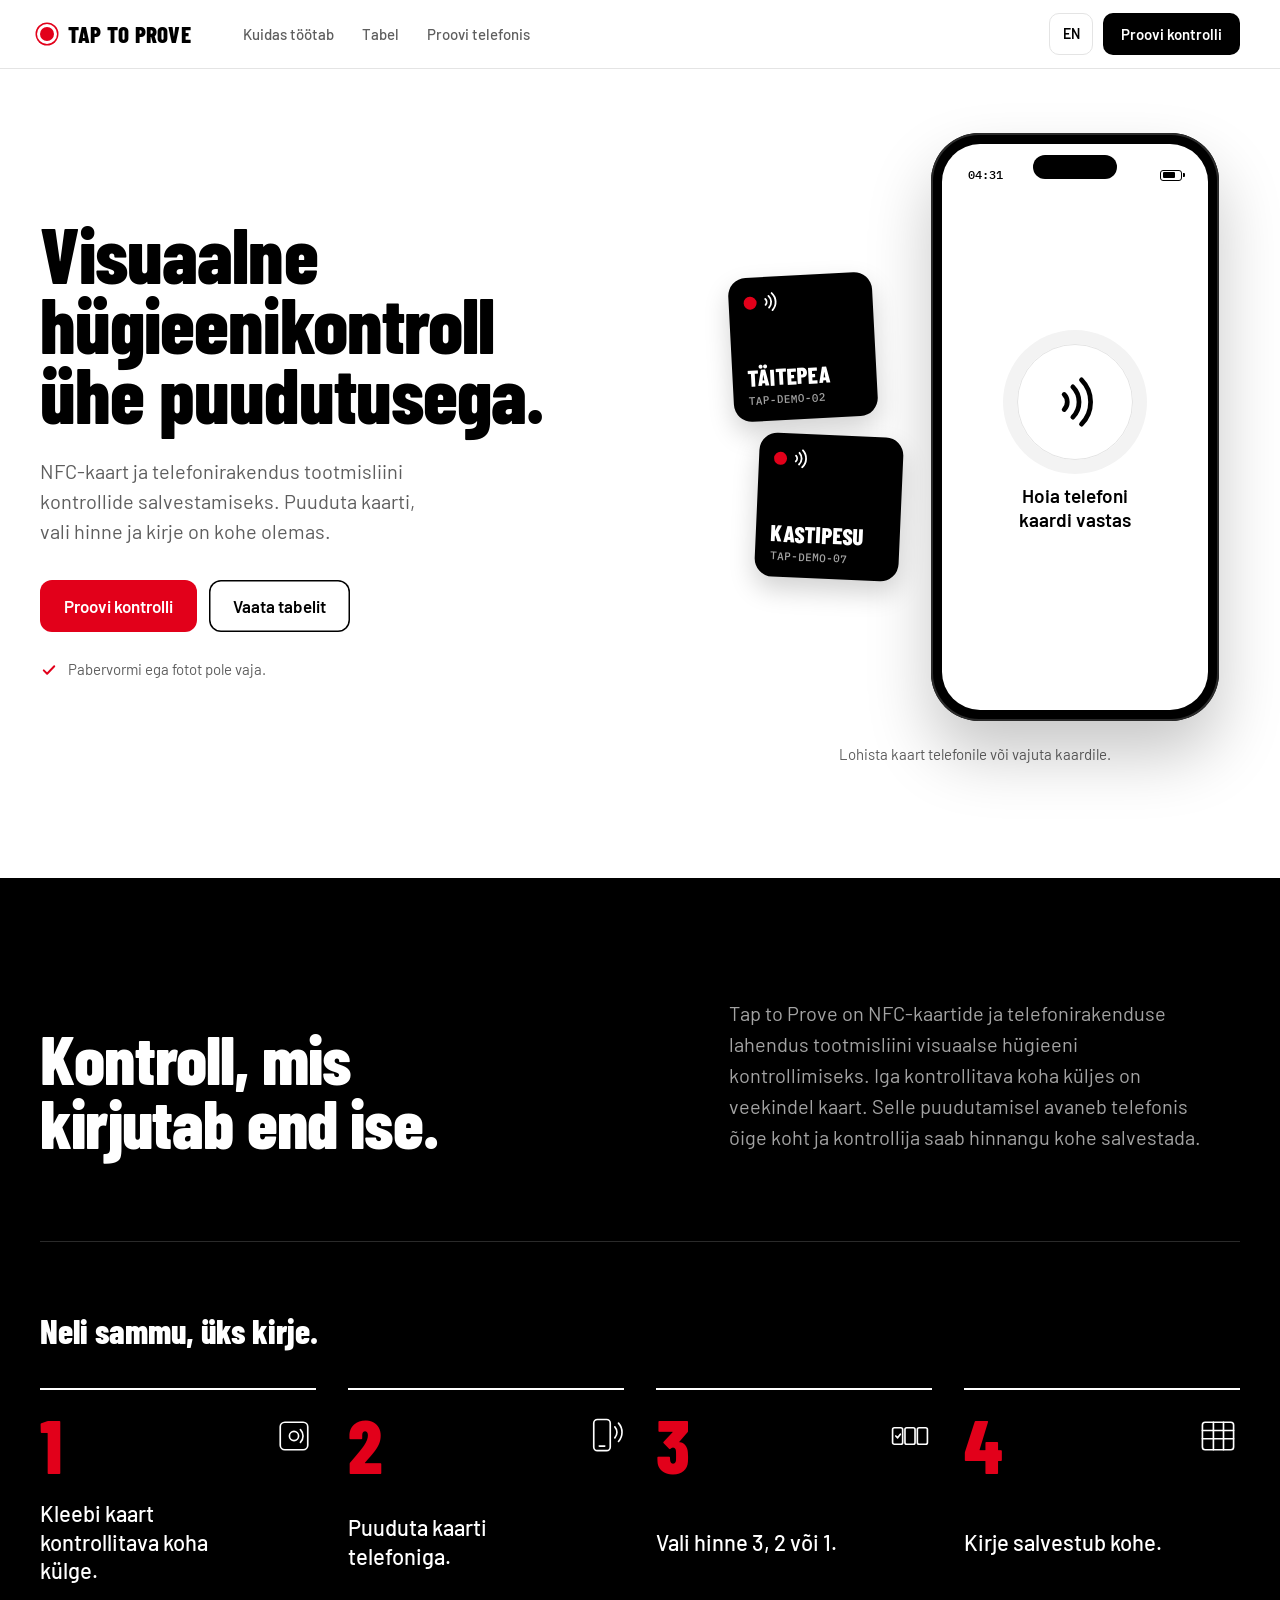
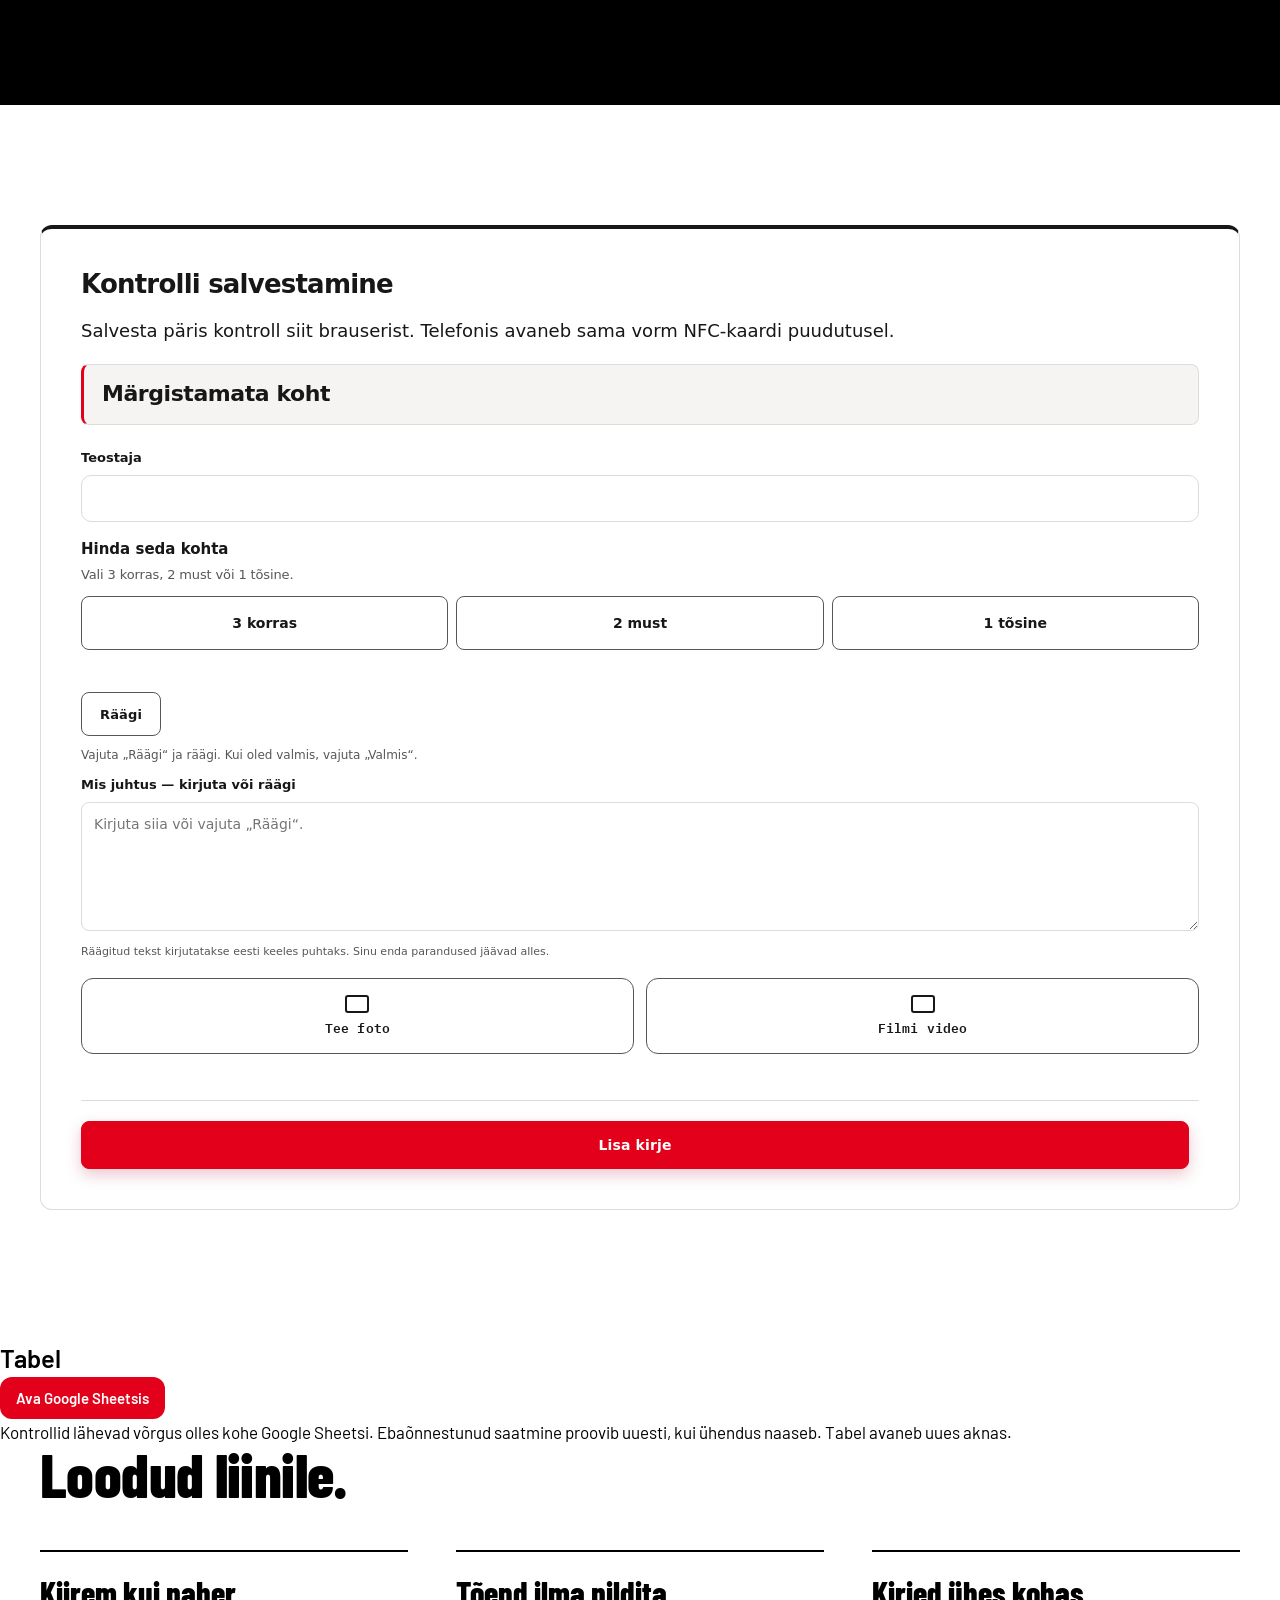
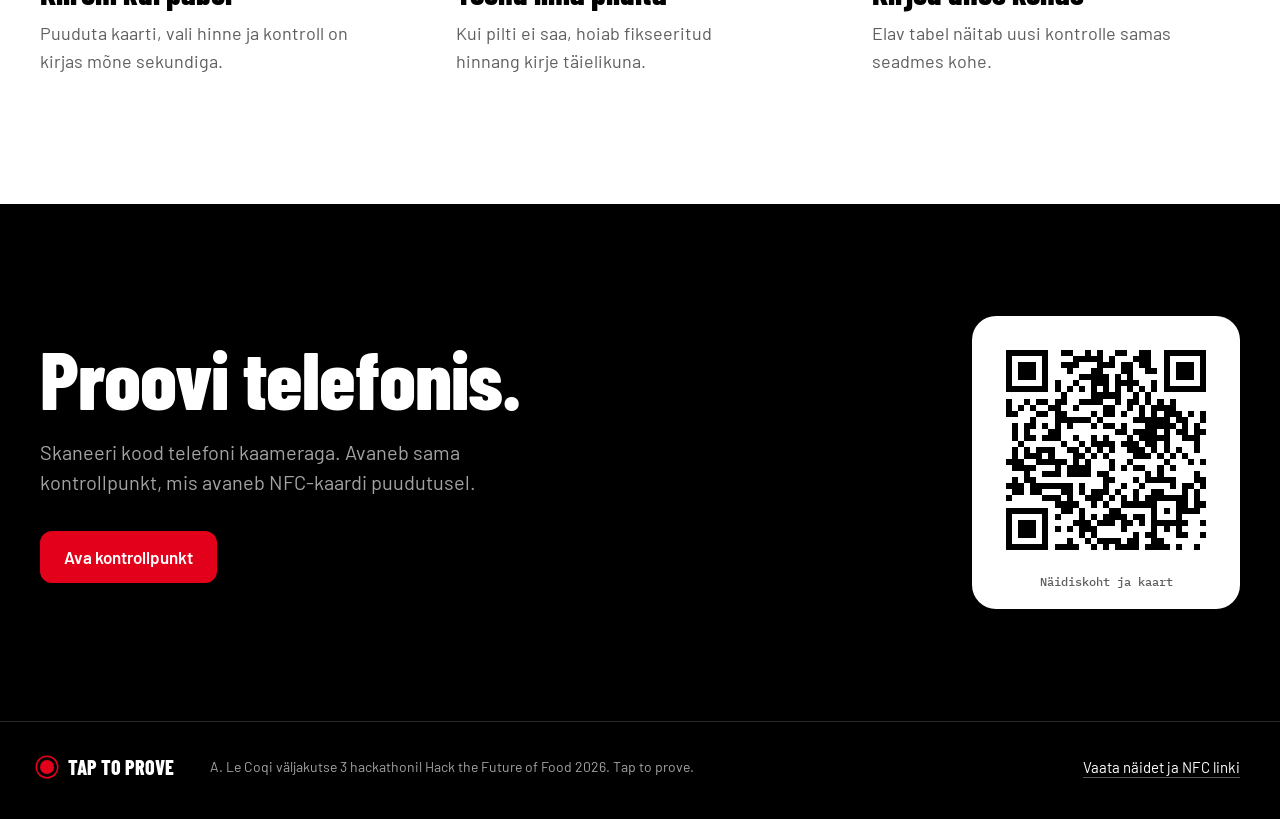
==== commit 7cffe3d4: "Merge origin/main into feat/et_voice_estonian" ====
--- a/app/index.html
+++ b/app/index.html
@@ -186,14 +186,15 @@
           </section>
 
           <div class="voice-controls">
-            <button id="voiceBtn" class="voice" type="button" data-i18n="speak">Räägi</button>
-            <p id="audioNote" class="note" role="status" data-i18n="audio_hint">Vajuta Räägi ja räägi. Pikk jutt jääb tervenisti alles ja kirjaviis täpsustub.</p>
+            <button id="voiceBtn" class="voice" type="button" aria-pressed="false" data-i18n="speak">Räägi</button>
+            <div id="voiceLevel" class="voice-level" aria-hidden="true"></div>
+            <p id="audioNote" class="note" role="status" data-i18n="audio_hint">Vajuta „Räägi“ ja räägi. Kui oled valmis, vajuta „Valmis“.</p>
           </div>
 
           <label class="field text-field">
             <span data-i18n="note_label">Mis juhtus — kirjuta või räägi</span>
             <textarea id="transcript" rows="5" placeholder="Kirjuta siia või vajuta „Räägi“." data-i18n-placeholder="note_ph"></textarea>
-            <small class="field-hint" data-i18n="note_hint">Kui lisad puuduva tähe, jääb see alles. Võrgus parandatakse ka kirjavead.</small>
+            <small class="field-hint" data-i18n="note_hint">Räägitud tekst kirjutatakse eesti keeles puhtaks. Sinu enda parandused jäävad alles.</small>
           </label>
 
           <div class="field file-field">
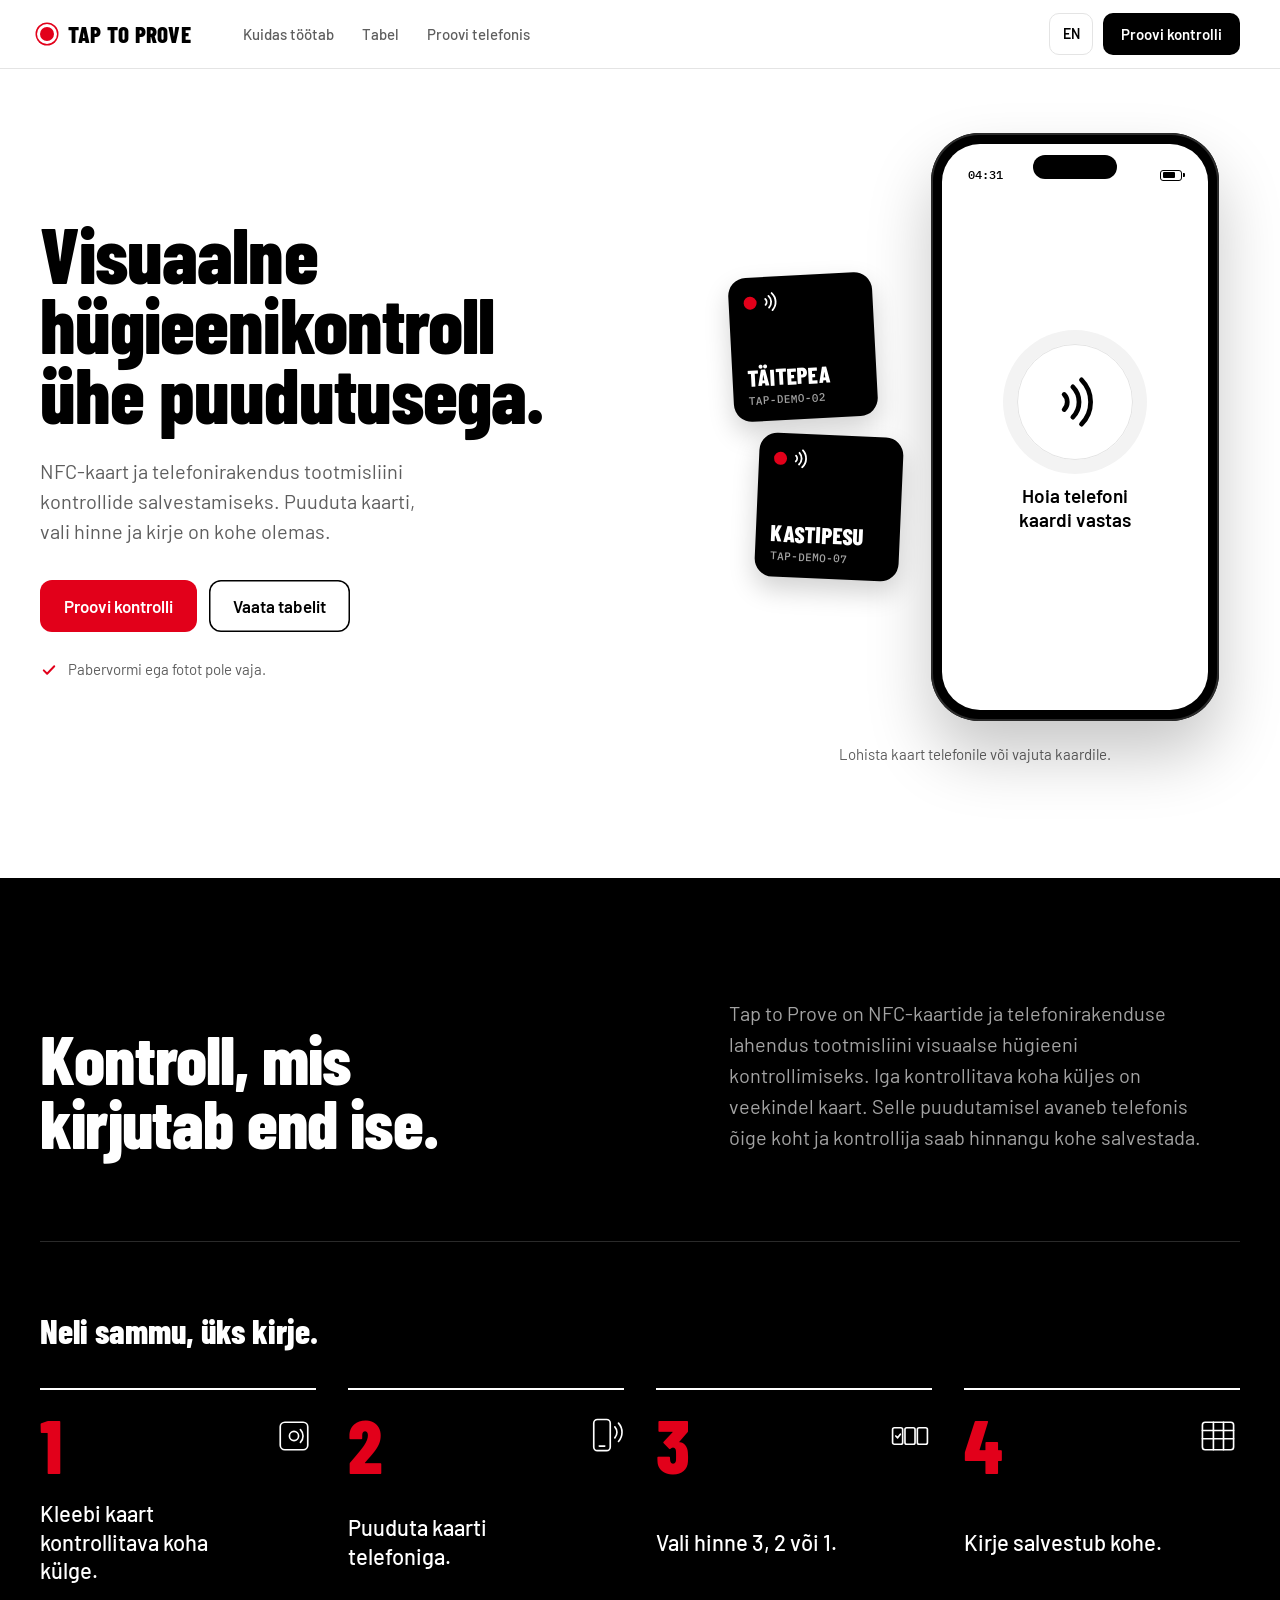
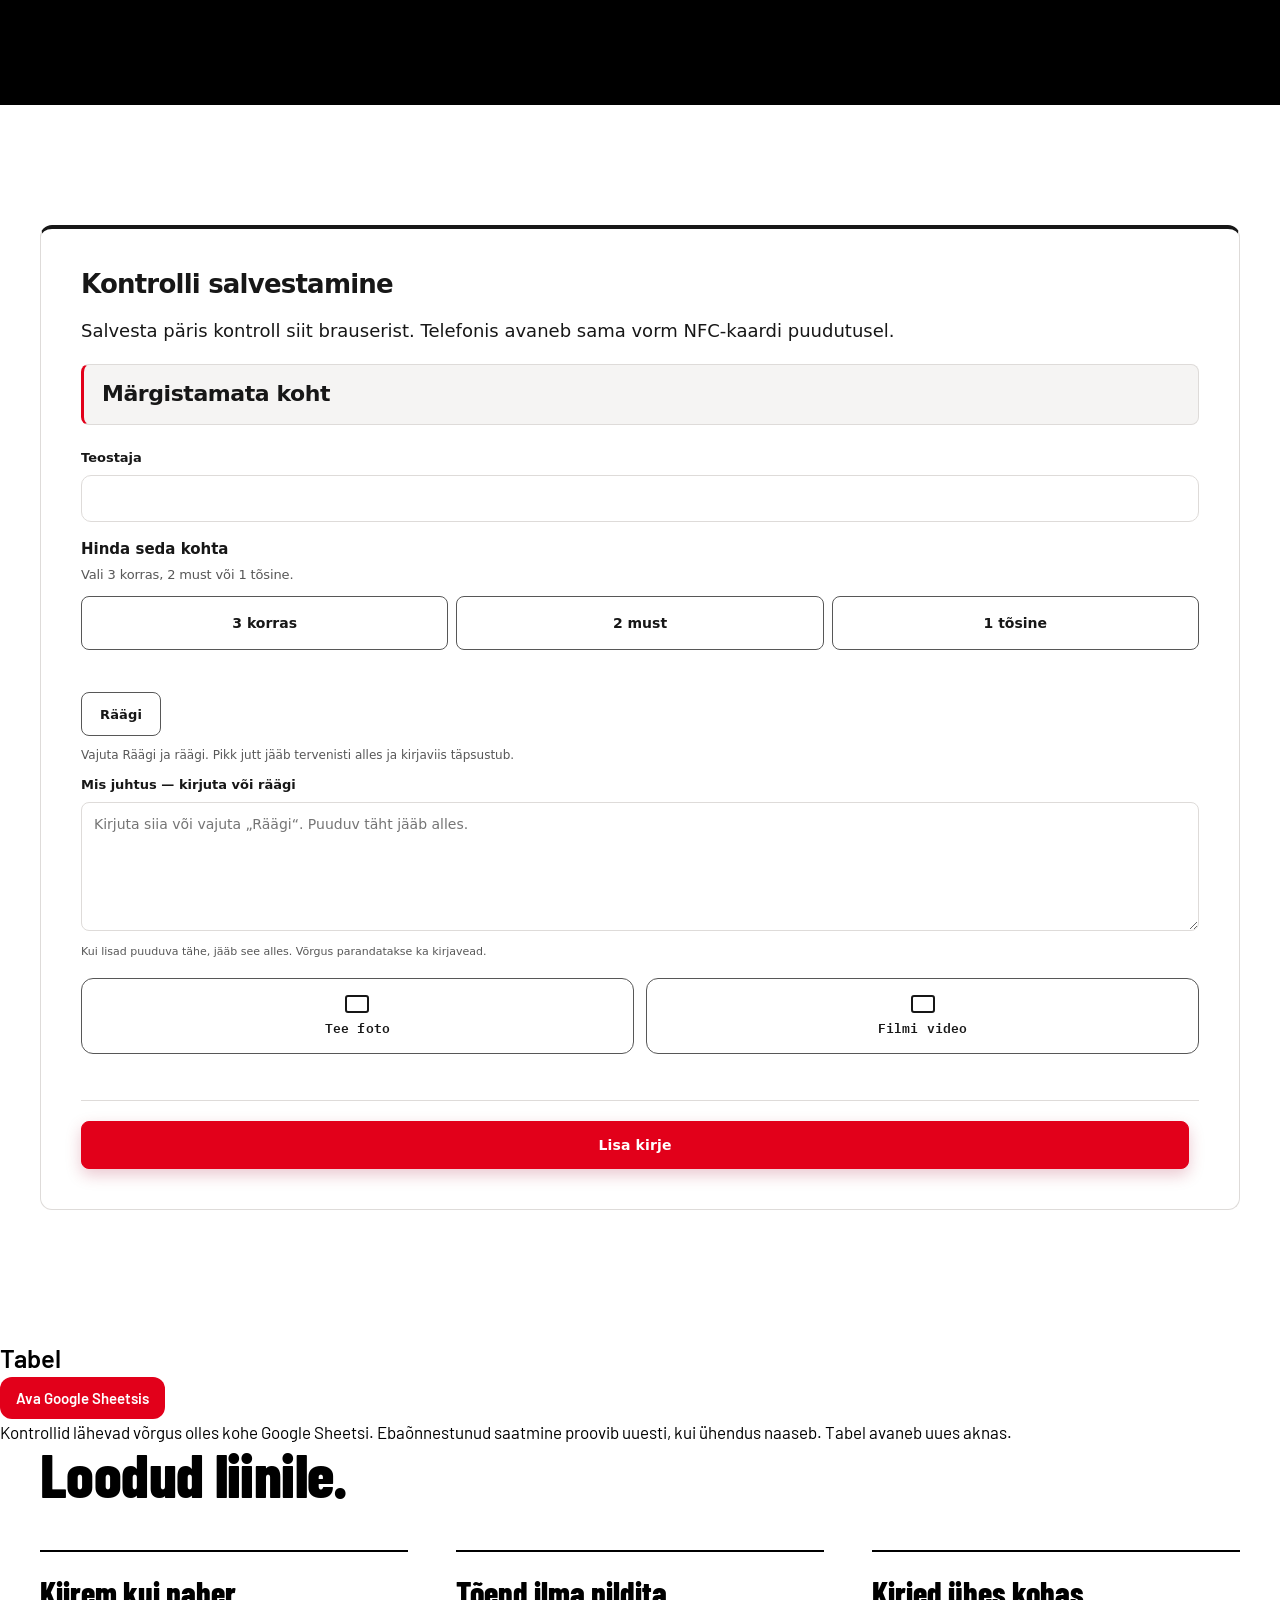
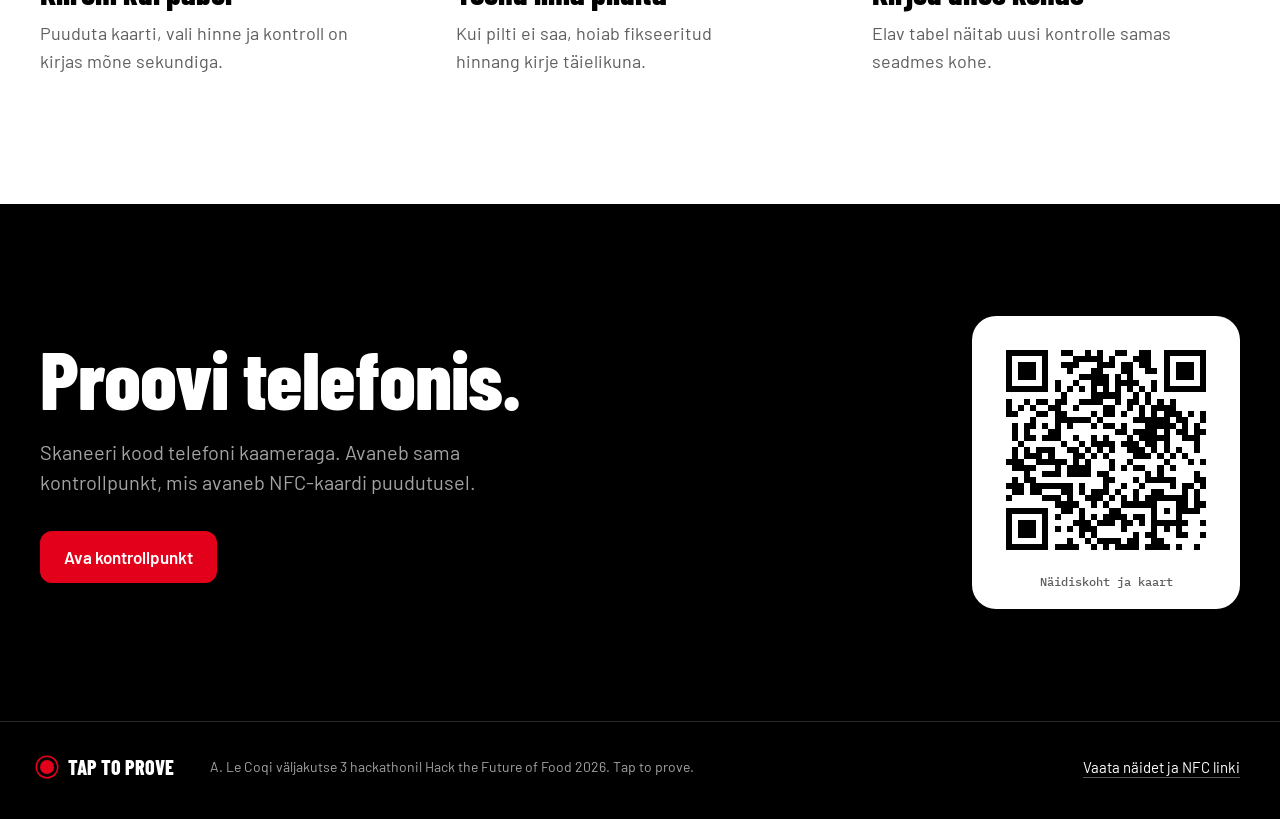
==== commit a5c40640: "fix(app): recognize inspection tags and require signature" ====
--- a/app/index.html
+++ b/app/index.html
@@ -154,12 +154,16 @@
         <p id="sessionIdentity" class="note"></p>
         <div id="sessionStartFields" hidden>
           <label class="field">
-            <span data-i18n="session_name">Kontrollija nimi</span>
+            <span data-i18n="session_name">Inspektori nimi</span>
             <input id="sessionName" type="text" autocomplete="name" maxlength="60">
           </label>
-          <button id="sessionStart" class="action" type="button" data-i18n="session_start">Alusta kontrolli</button>
+          <button id="sessionStart" class="action" type="button" data-i18n="session_start">Alusta inspektsiooni</button>
         </div>
         <ol id="sessionReview" class="session-review" hidden></ol>
+        <label id="sessionSignatureField" class="field" hidden>
+          <span data-i18n="session_signature">Allkiri: kirjuta oma nimi uuesti</span>
+          <input id="sessionSignature" type="text" autocomplete="off" maxlength="60">
+        </label>
         <button id="sessionFinish" class="action" type="button" data-i18n="session_finish" hidden>Kinnita ja lõpeta kontroll</button>
         <p id="sessionNote" class="note" role="status" aria-live="polite"></p>
       </section>
@@ -186,15 +190,14 @@
           </section>
 
           <div class="voice-controls">
-            <button id="voiceBtn" class="voice" type="button" aria-pressed="false" data-i18n="speak">Räägi</button>
-            <div id="voiceLevel" class="voice-level" aria-hidden="true"></div>
-            <p id="audioNote" class="note" role="status" data-i18n="audio_hint">Vajuta „Räägi“ ja räägi. Kui oled valmis, vajuta „Valmis“.</p>
+            <button id="voiceBtn" class="voice" type="button" data-i18n="speak">Räägi</button>
+            <p id="audioNote" class="note" role="status" data-i18n="audio_hint">Vajuta Räägi ja räägi. Pikk jutt jääb tervenisti alles ja kirjaviis täpsustub.</p>
           </div>
 
           <label class="field text-field">
             <span data-i18n="note_label">Mis juhtus — kirjuta või räägi</span>
             <textarea id="transcript" rows="5" placeholder="Kirjuta siia või vajuta „Räägi“." data-i18n-placeholder="note_ph"></textarea>
-            <small class="field-hint" data-i18n="note_hint">Räägitud tekst kirjutatakse eesti keeles puhtaks. Sinu enda parandused jäävad alles.</small>
+            <small class="field-hint" data-i18n="note_hint">Kui lisad puuduva tähe, jääb see alles. Võrgus parandatakse ka kirjavead.</small>
           </label>
 
           <div class="field file-field">
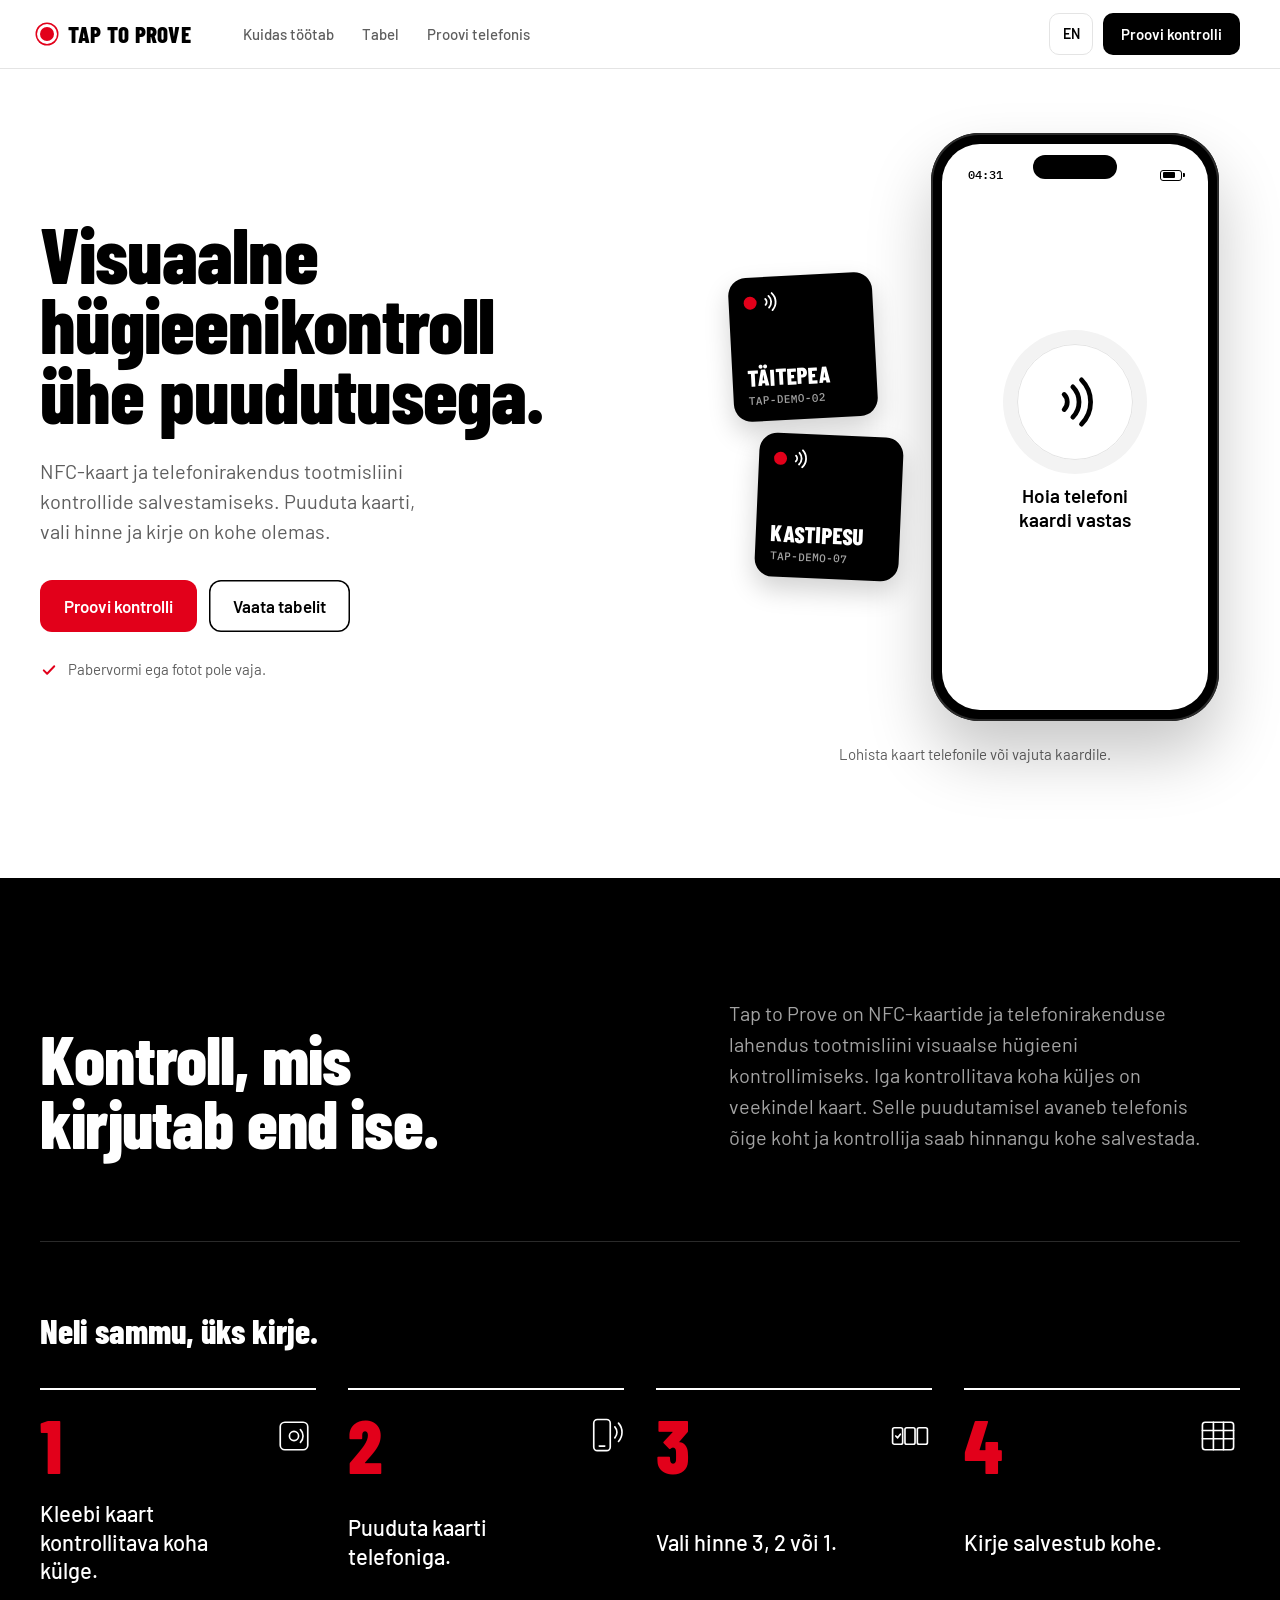
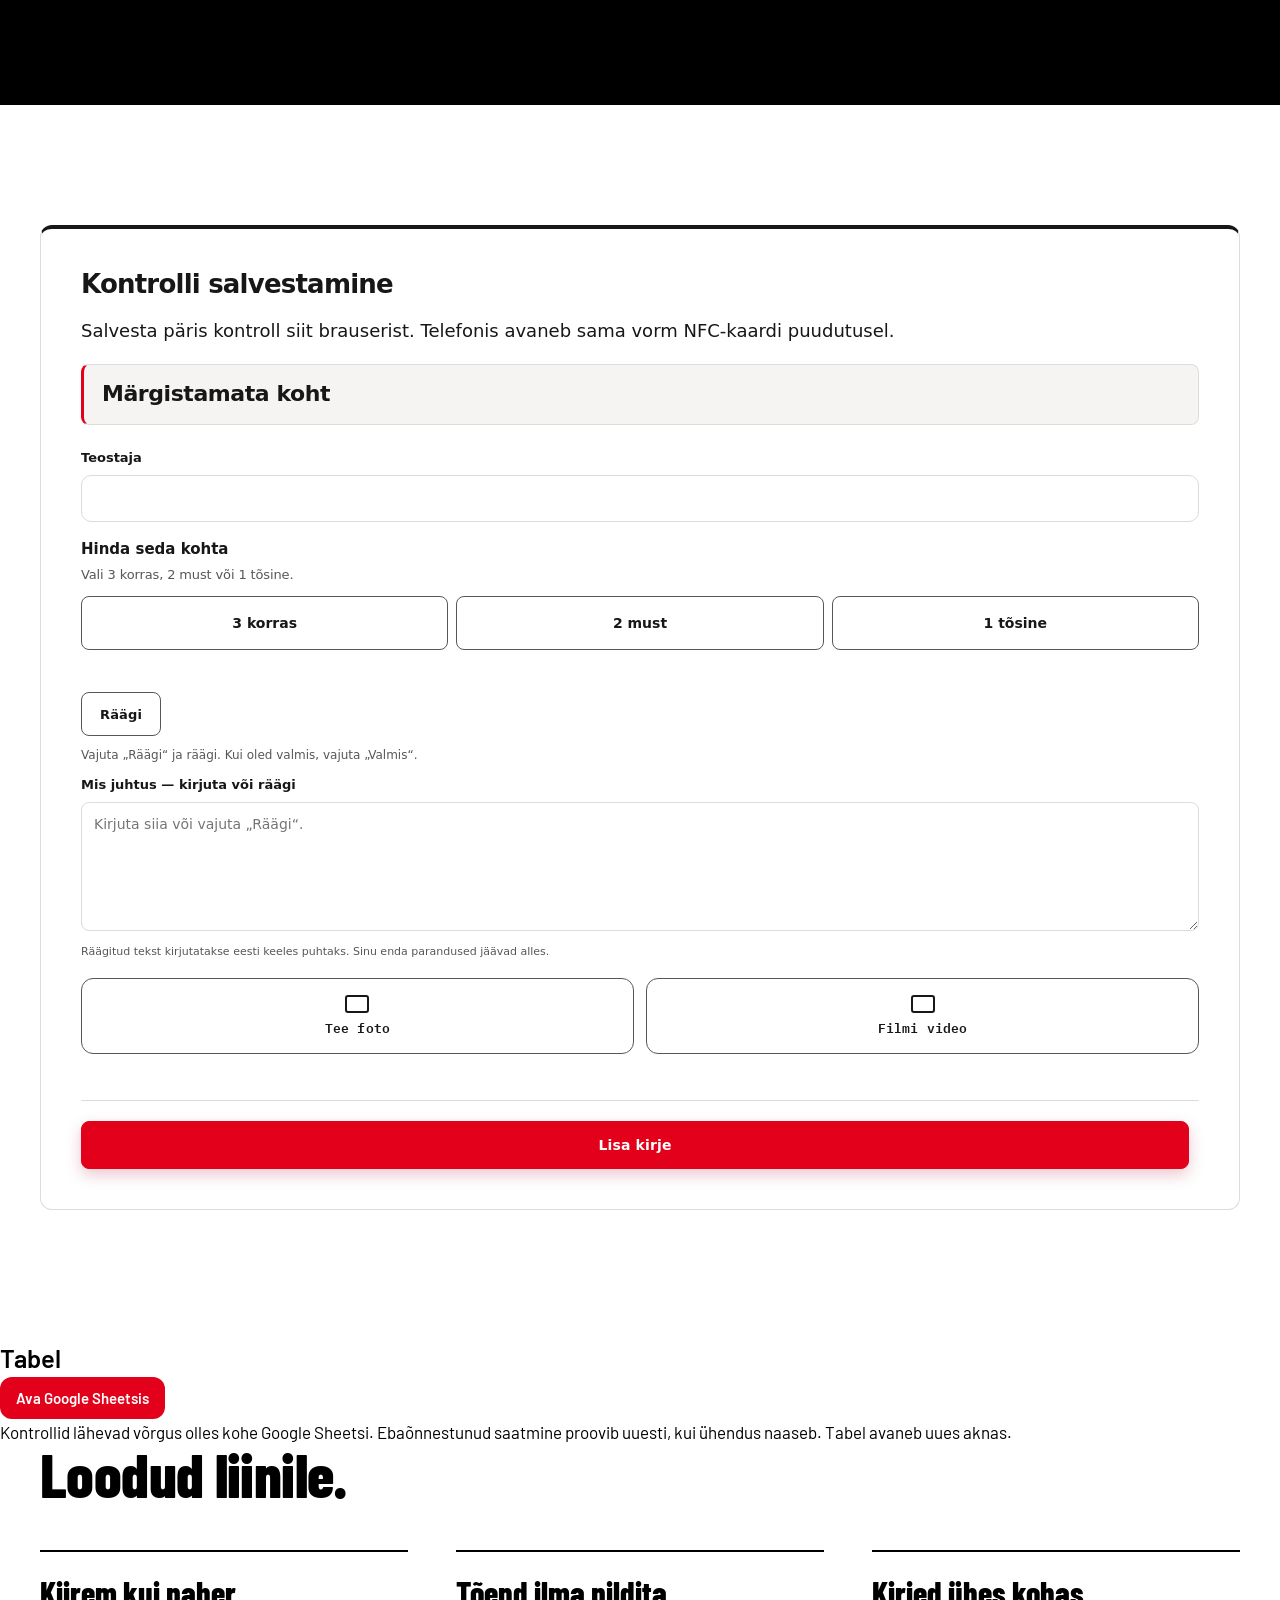
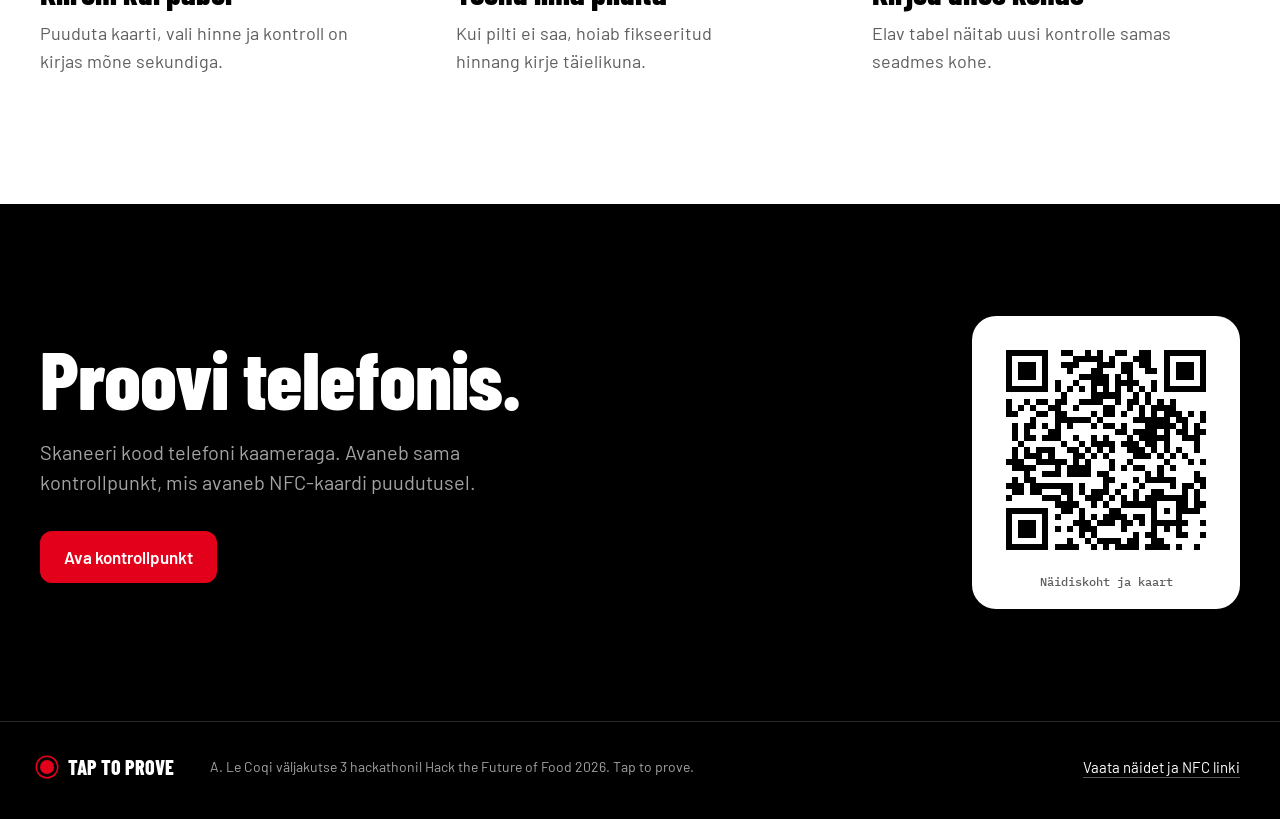
==== commit e6ba7c14: "Merge remote-tracking branch 'origin/main' into fix/inspection-start-end" ====
--- a/app/index.html
+++ b/app/index.html
@@ -190,14 +190,15 @@
           </section>
 
           <div class="voice-controls">
-            <button id="voiceBtn" class="voice" type="button" data-i18n="speak">Räägi</button>
-            <p id="audioNote" class="note" role="status" data-i18n="audio_hint">Vajuta Räägi ja räägi. Pikk jutt jääb tervenisti alles ja kirjaviis täpsustub.</p>
+            <button id="voiceBtn" class="voice" type="button" aria-pressed="false" data-i18n="speak">Räägi</button>
+            <div id="voiceLevel" class="voice-level" aria-hidden="true"></div>
+            <p id="audioNote" class="note" role="status" data-i18n="audio_hint">Vajuta „Räägi“ ja räägi. Kui oled valmis, vajuta „Valmis“.</p>
           </div>
 
           <label class="field text-field">
             <span data-i18n="note_label">Mis juhtus — kirjuta või räägi</span>
             <textarea id="transcript" rows="5" placeholder="Kirjuta siia või vajuta „Räägi“." data-i18n-placeholder="note_ph"></textarea>
-            <small class="field-hint" data-i18n="note_hint">Kui lisad puuduva tähe, jääb see alles. Võrgus parandatakse ka kirjavead.</small>
+            <small class="field-hint" data-i18n="note_hint">Räägitud tekst kirjutatakse eesti keeles puhtaks. Sinu enda parandused jäävad alles.</small>
           </label>
 
           <div class="field file-field">
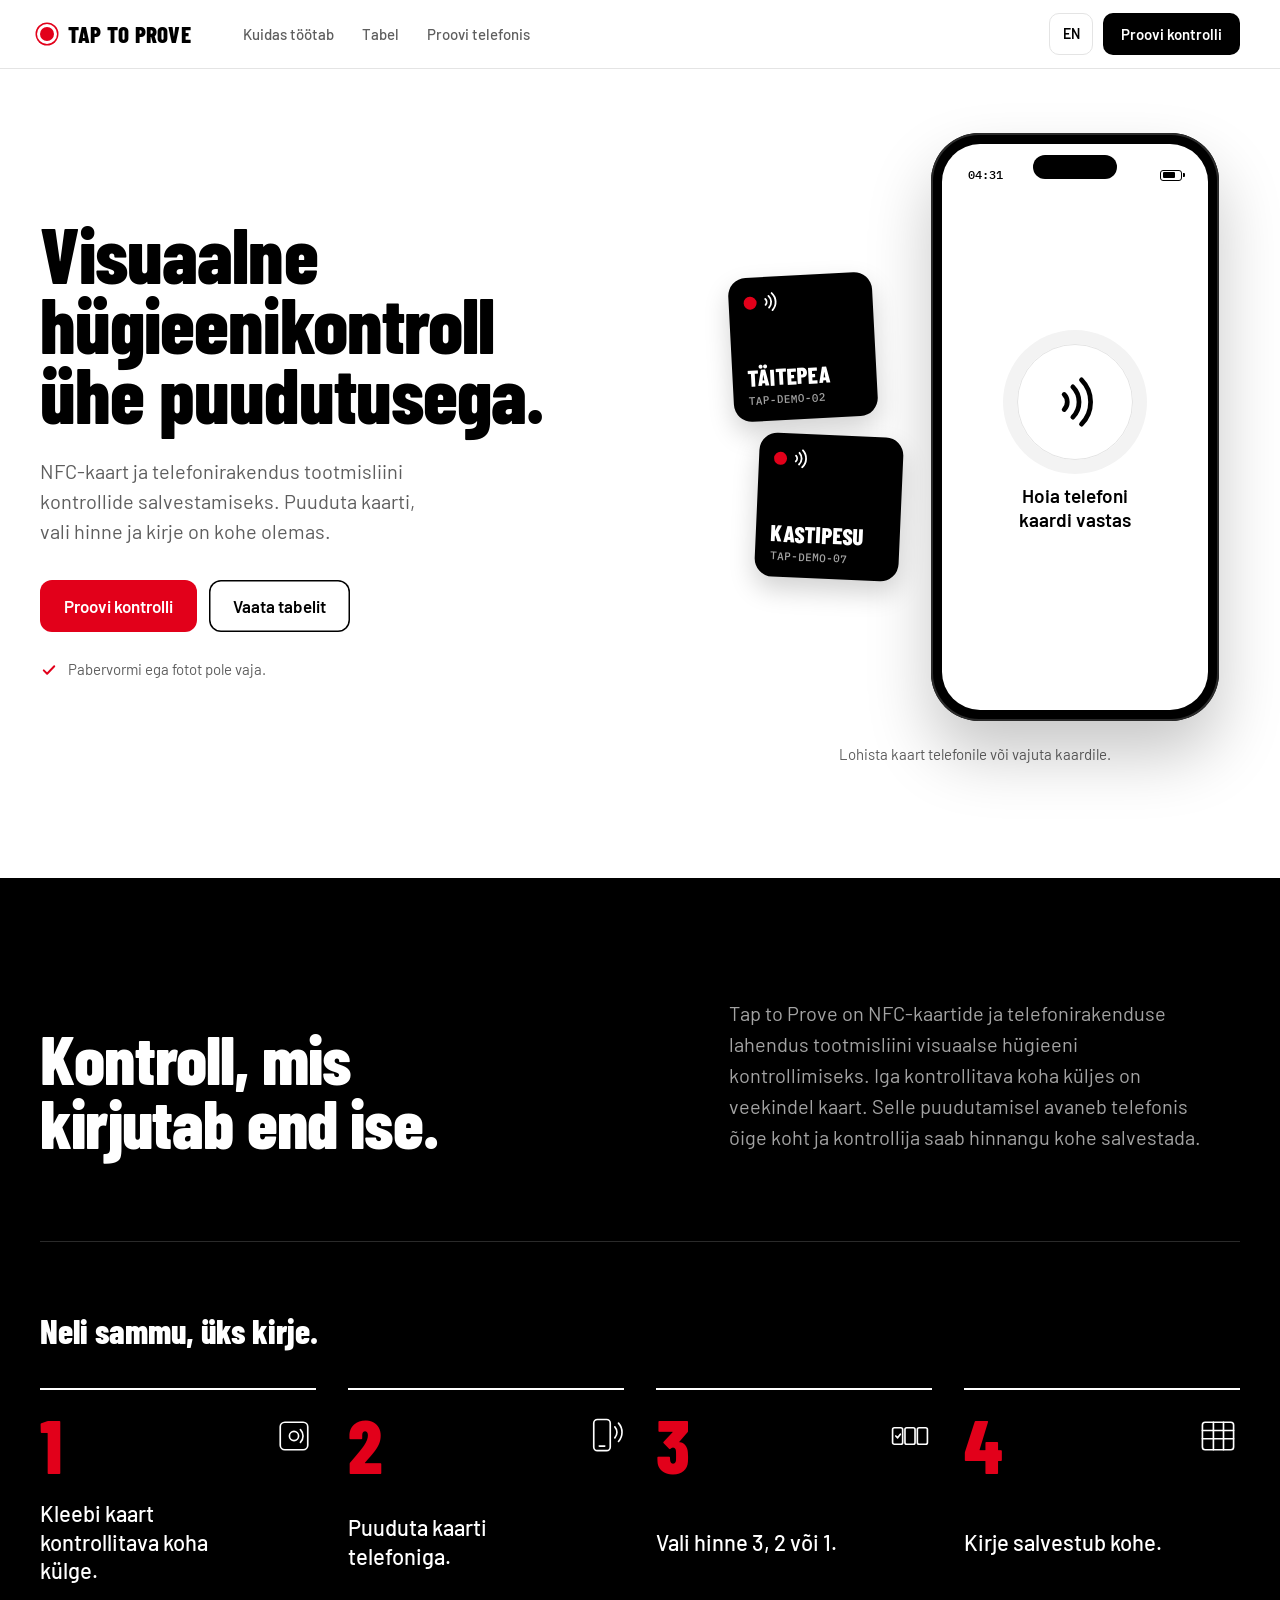
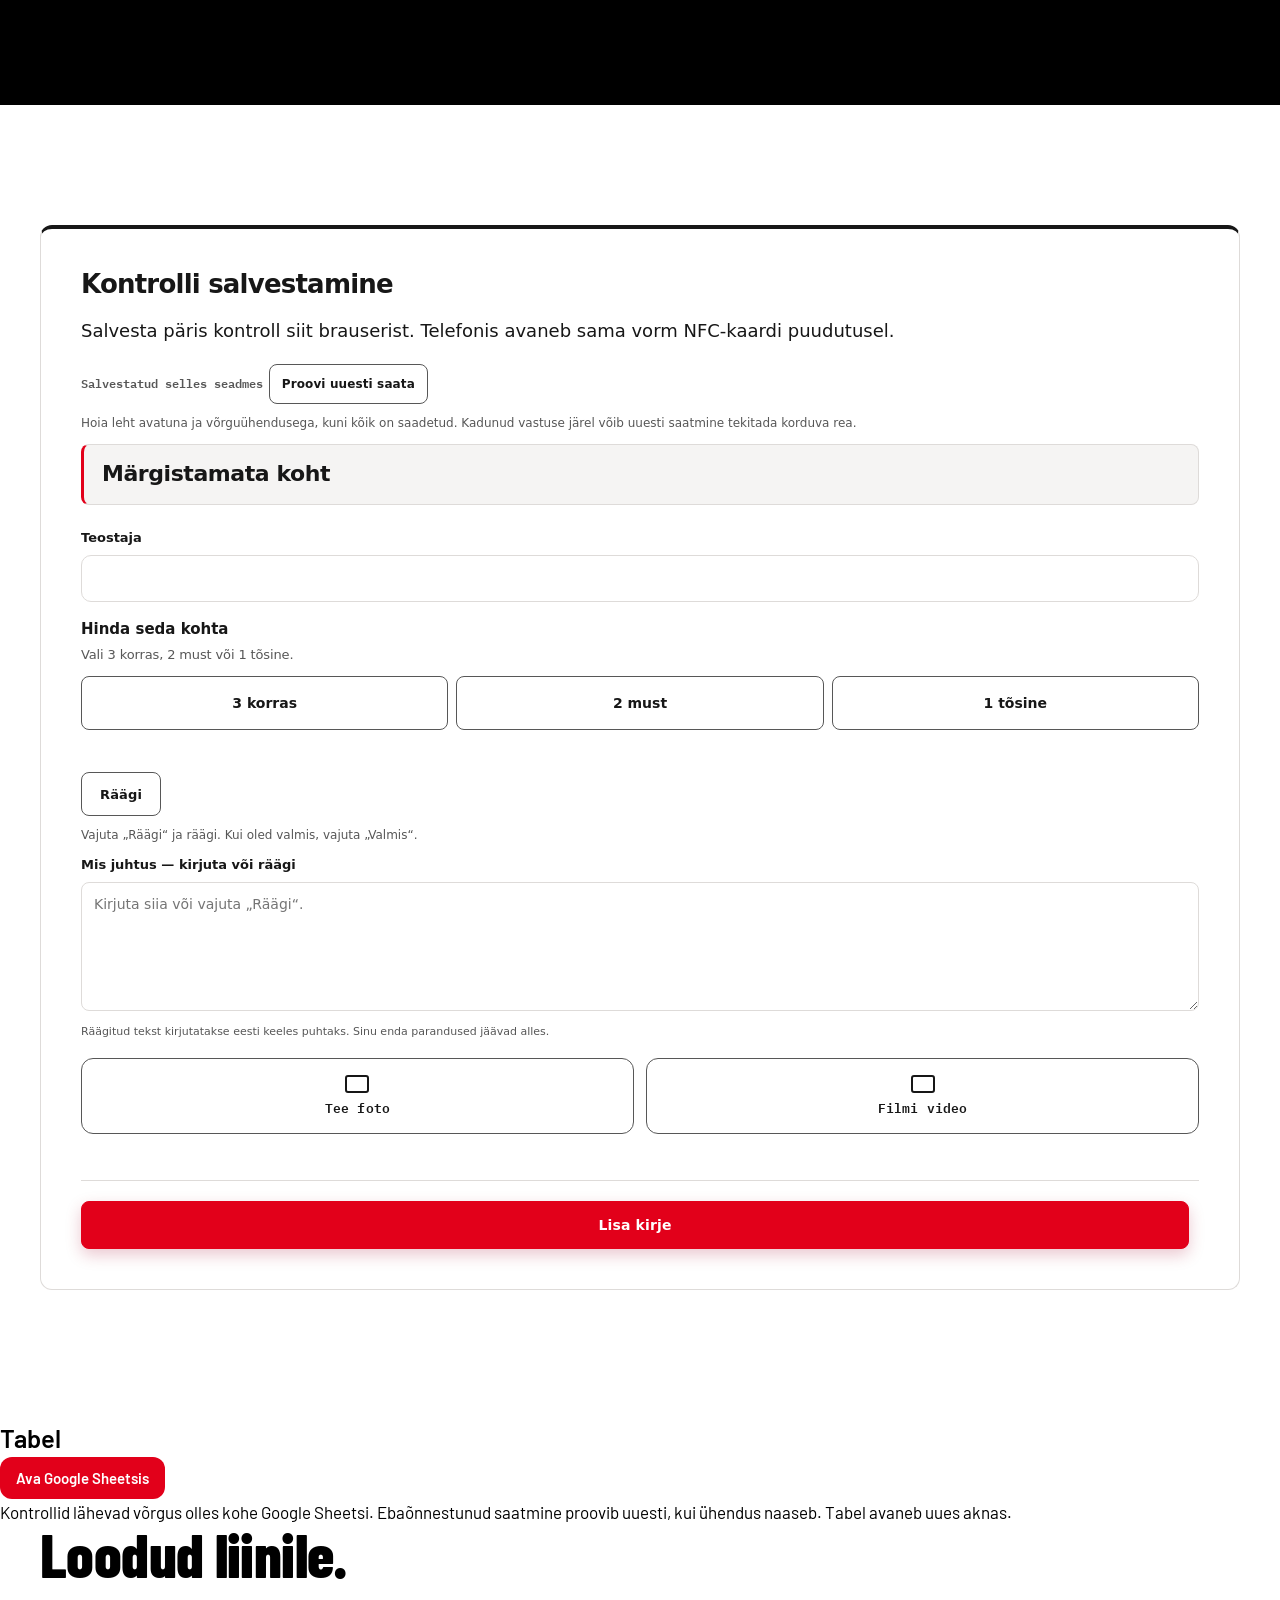
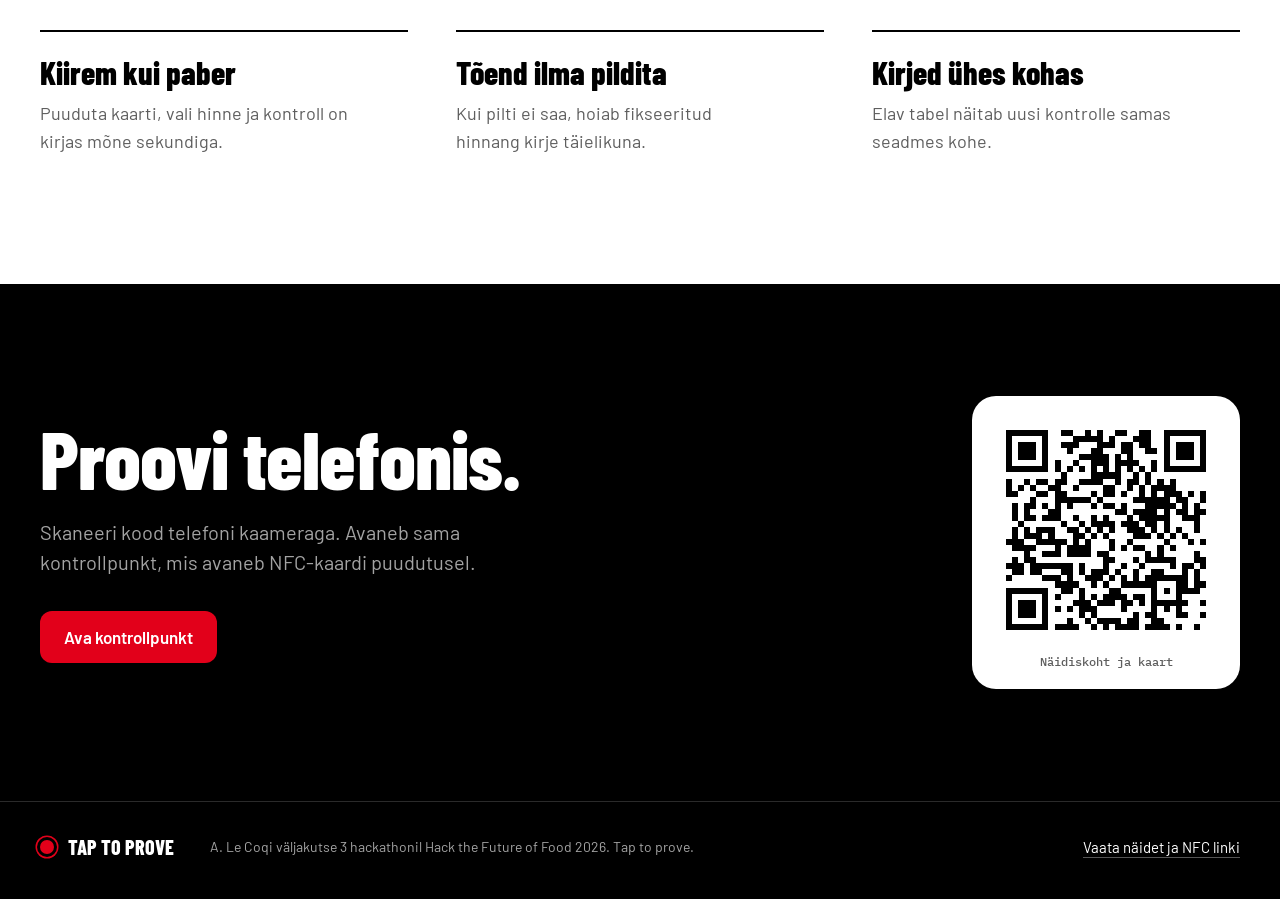
==== commit 31acba40: "fix(app): sync media and inspection completion" ====
--- a/app/index.html
+++ b/app/index.html
@@ -157,16 +157,21 @@
             <span data-i18n="session_name">Inspektori nimi</span>
             <input id="sessionName" type="text" autocomplete="name" maxlength="60">
           </label>
-          <button id="sessionStart" class="action" type="button" data-i18n="session_start">Alusta inspektsiooni</button>
+          <button id="sessionStart" class="action" type="button" data-i18n="session_start" disabled>Alusta inspektsiooni</button>
         </div>
         <ol id="sessionReview" class="session-review" hidden></ol>
         <label id="sessionSignatureField" class="field" hidden>
           <span data-i18n="session_signature">Allkiri: kirjuta oma nimi uuesti</span>
           <input id="sessionSignature" type="text" autocomplete="off" maxlength="60">
         </label>
-        <button id="sessionFinish" class="action" type="button" data-i18n="session_finish" hidden>Kinnita ja lõpeta kontroll</button>
+        <button id="sessionFinish" class="action" type="button" data-i18n="session_finish" hidden disabled>Kinnita ja lõpeta kontroll</button>
         <p id="sessionNote" class="note" role="status" aria-live="polite"></p>
       </section>
+      <div class="sync-controls">
+        <span id="syncStatus" class="sync-status" data-state="sync_idle" role="status" aria-live="polite">Salvestatud selles seadmes</span>
+        <button id="syncRetry" class="quiet small" type="button" data-i18n="sync_retry">Proovi uuesti saata</button>
+        <p class="note" data-i18n="sync_keep_open">Hoia leht avatuna ja võrguühendusega, kuni kõik on saadetud. Kadunud vastuse järel võib uuesti saatmine tekitada korduva rea.</p>
+      </div>
       <div class="capture-layout">
         <div class="capture-main">
           <div class="readout" id="assetStamp">
@@ -221,7 +226,7 @@
           <p id="photoNote" class="note" role="status"></p>
 
           <div class="row save-row">
-            <button id="saveBtn" class="action" type="button" data-i18n="save">Lisa kirje</button>
+            <button id="saveBtn" class="action" type="button" data-i18n="save" disabled>Lisa kirje</button>
             <span id="saveNote" class="note" role="status"></span>
           </div>
 
@@ -233,7 +238,6 @@
             </div>
             <div class="last-record-actions">
               <a class="link-button ghost small" href="/sheet" data-i18n="open_sheet">Vaata kirjeid</a>
-              <span id="syncStatus" class="sync-status" data-state="idle" data-i18n="sync_idle" role="status">Salvestatud selles seadmes</span>
             </div>
           </div>
         </div>
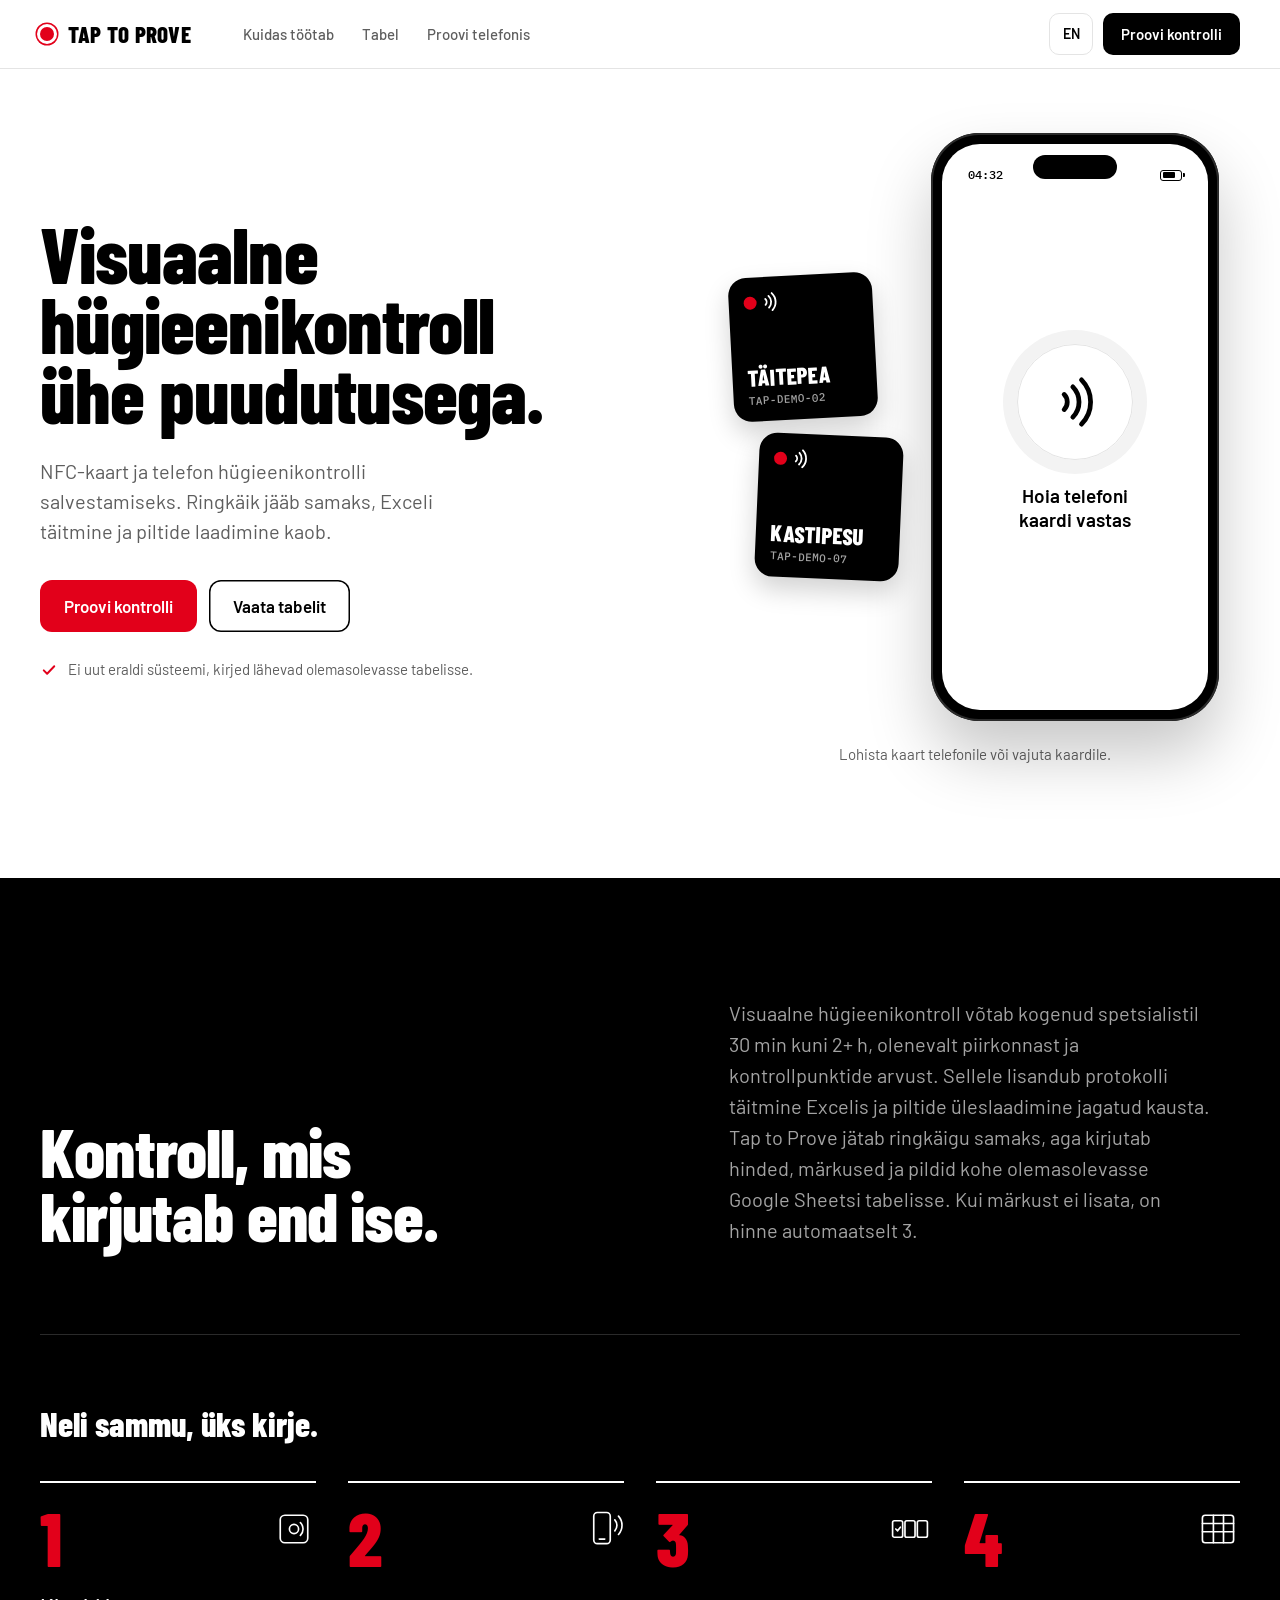
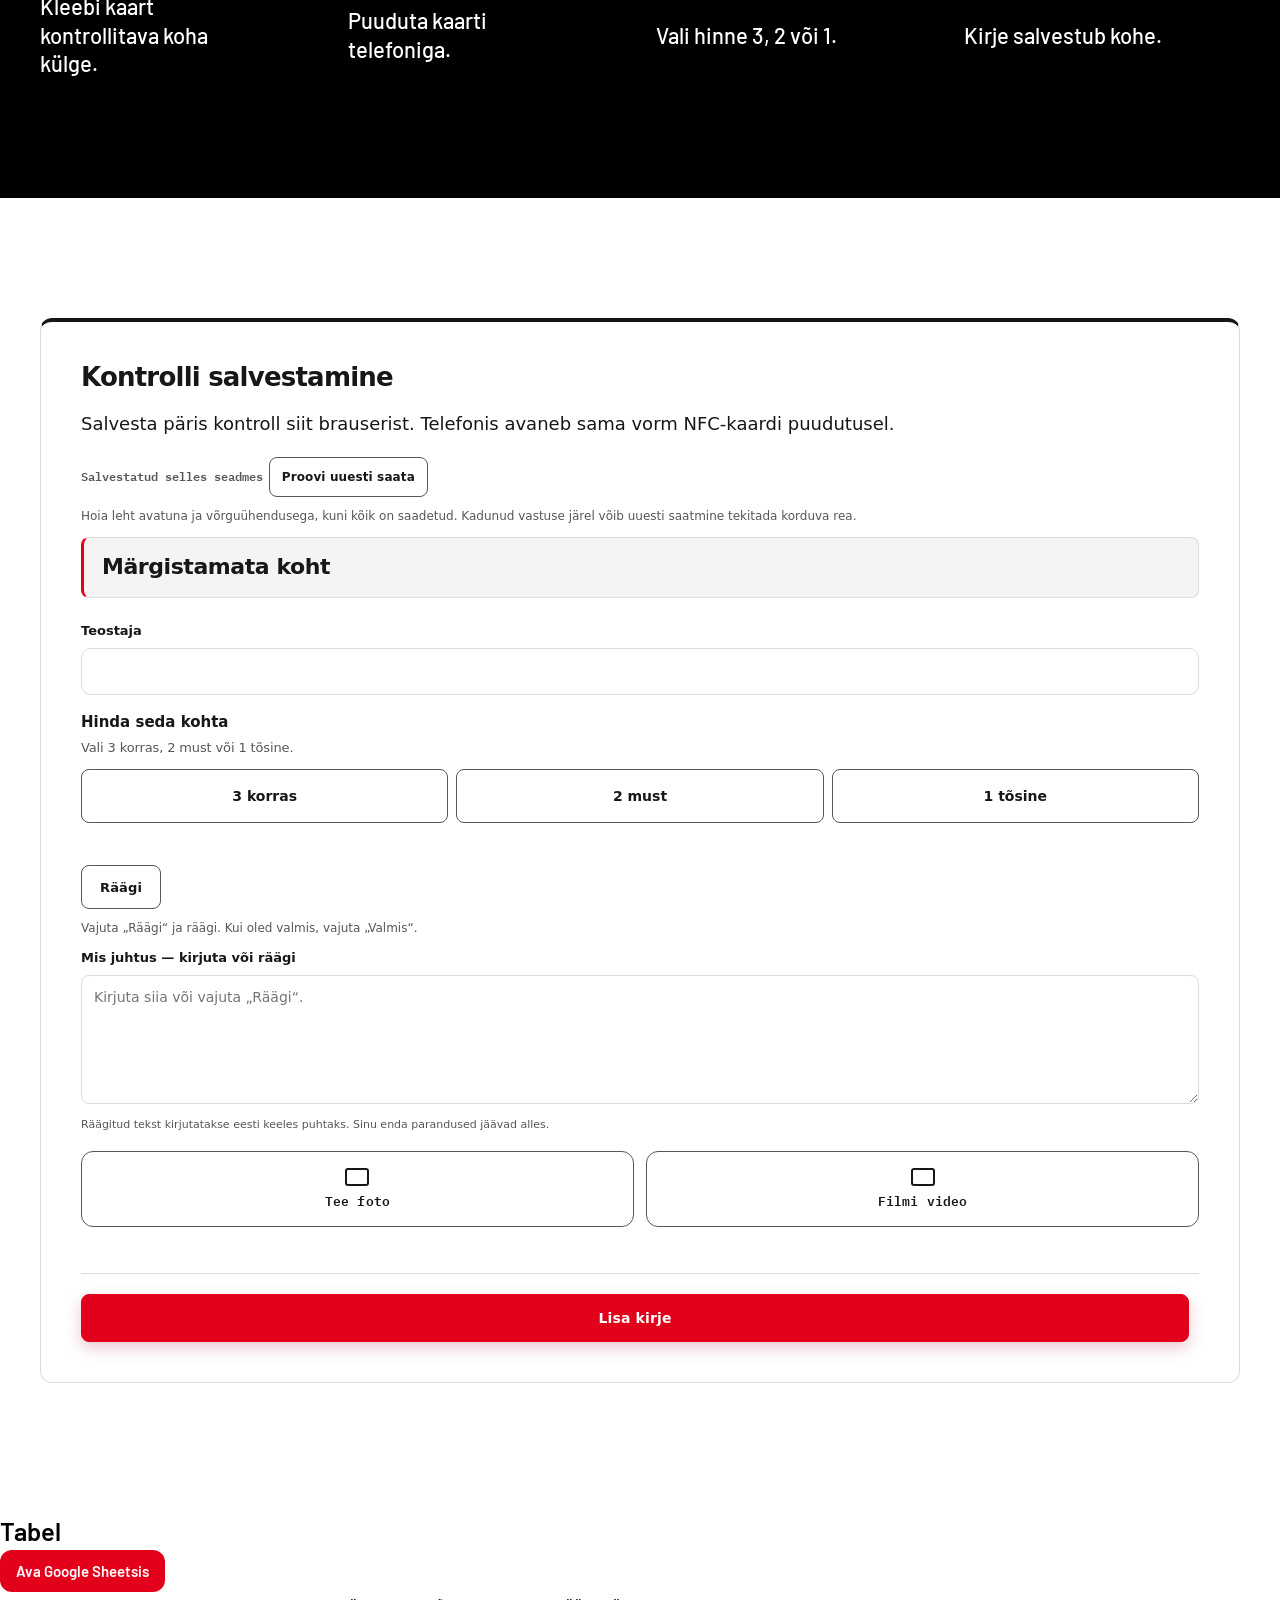
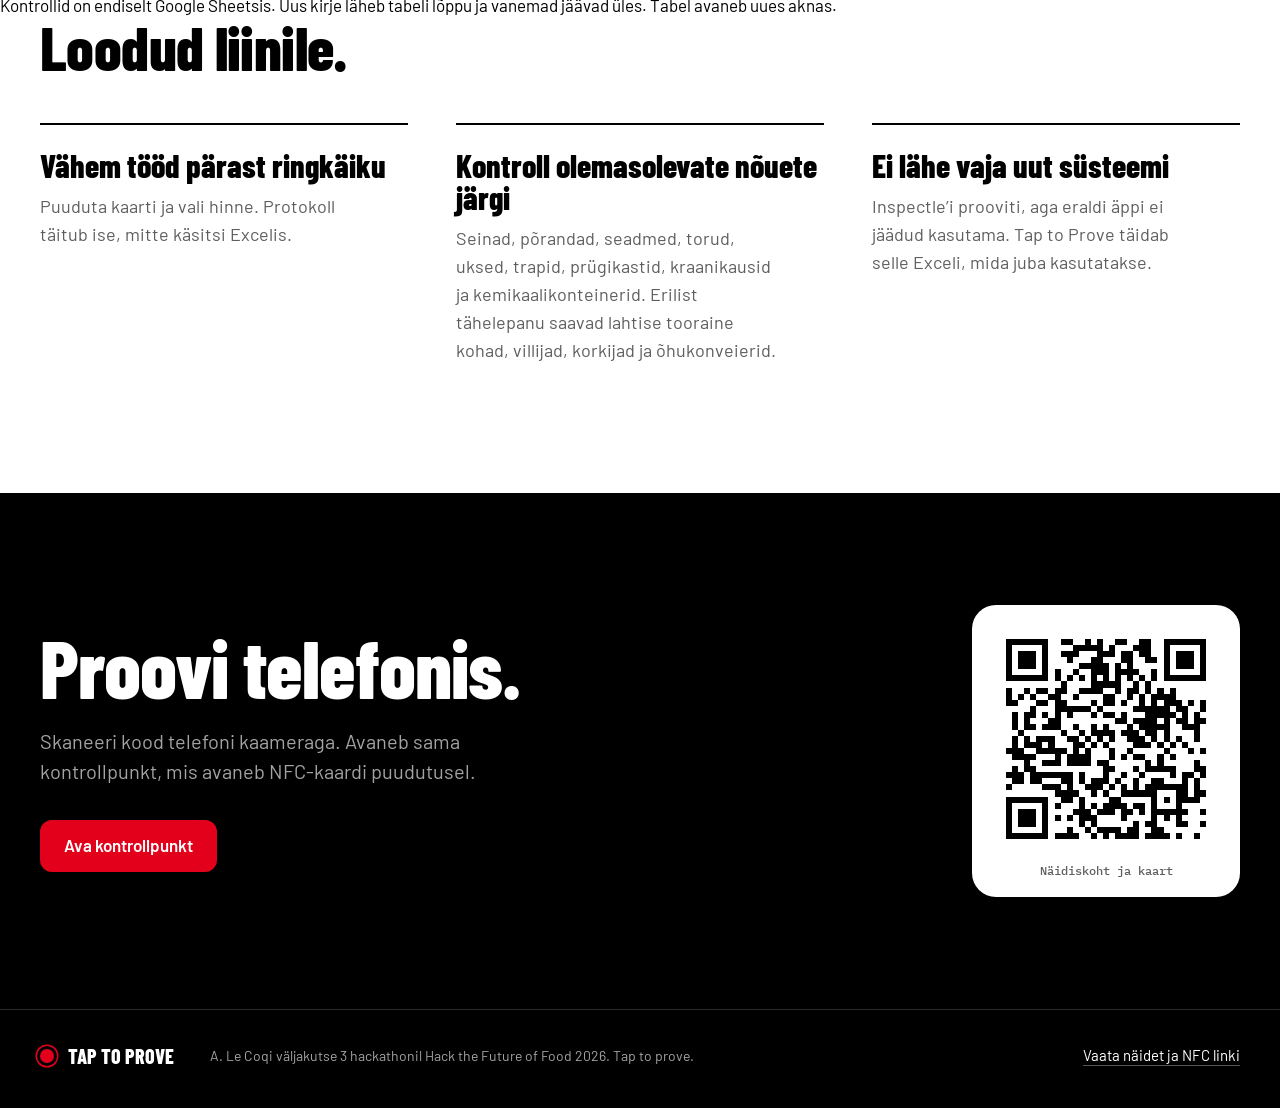
==== commit 27f4539d: "wip: landing value proposition text Text-only copy update. Will rebase onto latest main before PR." ====
--- a/app/index.html
+++ b/app/index.html
@@ -49,12 +49,12 @@
     <section class="hero" aria-labelledby="intro-title">
       <div class="hero-copy">
         <h1 id="intro-title" data-i18n="intro_title">Visuaalne hügieenikontroll ühe puudutusega.</h1>
-        <p class="hero-note" data-i18n="hero_note">NFC-kaart ja telefonirakendus tootmisliini kontrollide salvestamiseks. Puuduta kaarti, vali hinne ja kirje on kohe olemas.</p>
+        <p class="hero-note" data-i18n="hero_note">NFC-kaart ja telefon hügieenikontrolli salvestamiseks. Ringkäik jääb samaks, Exceli täitmine ja piltide laadimine kaob.</p>
         <div class="hero-actions">
           <a class="link-button primary" href="#capture" data-i18n="landing_start">Proovi kontrolli</a>
           <a class="link-button ghost" href="https://docs.google.com/spreadsheets/d/1xJlTBxqQoqIPhtNeUEm9Dq-ydR0xiJecWLwK_fbSnYs/edit?gid=221436371#gid=221436371" target="_blank" rel="noopener" data-i18n="landing_table">Vaata tabelit</a>
         </div>
-        <p class="hero-proof" data-i18n="hero_proof">Pabervormi ega fotot pole vaja.</p>
+        <p class="hero-proof" data-i18n="hero_proof">Ei uut eraldi süsteemi, kirjed lähevad olemasolevasse tabelisse.</p>
       </div>
 
       <div class="demo" id="demo" aria-labelledby="demo-title">
@@ -112,7 +112,7 @@
     <div class="band">
       <section id="explainer" class="explainer" aria-labelledby="what-title">
         <h2 id="what-title" data-i18n="what_heading">Kontroll, mis kirjutab end ise.</h2>
-        <p data-i18n="what_body">Tap to Prove on NFC-kaartide ja telefonirakenduse lahendus tootmisliini visuaalse hügieeni kontrollimiseks. Iga kontrollitava koha küljes on veekindel kaart. Selle puudutamisel avaneb telefonis õige koht ja kontrollija saab hinnangu kohe salvestada.</p>
+        <p data-i18n="what_body">Visuaalne hügieenikontroll võtab kogenud spetsialistil 30 min kuni 2+ h, olenevalt piirkonnast ja kontrollpunktide arvust. Sellele lisandub protokolli täitmine Excelis ja piltide üleslaadimine jagatud kausta. Tap to Prove jätab ringkäigu samaks, aga kirjutab hinded, märkused ja pildid kohe olemasolevasse Google Sheetsi tabelisse. Kui märkust ei lisata, on hinne automaatselt 3.</p>
       </section>
 
       <section id="how" class="how" aria-labelledby="how-title">
@@ -153,6 +153,10 @@
         <p id="sessionDescription"></p>
         <p id="sessionIdentity" class="note"></p>
         <div id="sessionStartFields" hidden>
+          <label class="field text-field">
+            <span data-i18n="session_line">Liini nimi</span>
+            <input id="sessionLineInput" type="text" autocomplete="off" spellcheck="false" maxlength="60">
+          </label>
           <label class="field">
             <span data-i18n="session_name">Inspektori nimi</span>
             <input id="sessionName" type="text" autocomplete="name" maxlength="60">
@@ -248,15 +252,15 @@
         <h2 id="sheet-title" data-i18n="sheet_title">Tabel</h2>
         <a class="link-button primary small" href="https://docs.google.com/spreadsheets/d/1xJlTBxqQoqIPhtNeUEm9Dq-ydR0xiJecWLwK_fbSnYs/edit?gid=221436371#gid=221436371" target="_blank" rel="noopener" data-i18n="sheet_open">Ava Google Sheetsis</a>
       </div>
-      <p class="note" data-i18n="sheet_note">Kontrollid on Google Sheetsis. Tabel avaneb uues aknas ja seda näevad need, kellele see on jagatud.</p>
+      <p class="note" data-i18n="sheet_note">Kontrollid on endiselt Google Sheetsis. Uus kirje läheb tabeli lõppu ja vanemad jäävad üles. Tabel avaneb uues aknas.</p>
     </section>
 
     <section class="benefits" aria-labelledby="benefits-title">
       <h2 id="benefits-title" data-i18n="benefits_title">Loodud liinile.</h2>
       <div class="benefit-grid">
-        <article class="benefit"><h3 data-i18n="benefit1_title">Kiirem kui paber</h3><p data-i18n="benefit1_body">Puuduta kaarti, vali hinne ja kontroll on kirjas mõne sekundiga.</p></article>
-        <article class="benefit"><h3 data-i18n="benefit2_title">Tõend ilma pildita</h3><p data-i18n="benefit2_body">Kui pilti ei saa, hoiab fikseeritud hinnang kirje täielikuna.</p></article>
-        <article class="benefit"><h3 data-i18n="benefit3_title">Kirjed ühes kohas</h3><p data-i18n="benefit3_body">Elav tabel näitab uusi kontrolle samas seadmes kohe.</p></article>
+        <article class="benefit"><h3 data-i18n="benefit1_title">Vähem tööd pärast ringkäiku</h3><p data-i18n="benefit1_body">Puuduta kaarti ja vali hinne. Protokoll täitub ise, mitte käsitsi Excelis.</p></article>
+        <article class="benefit"><h3 data-i18n="benefit2_title">Kontroll olemasolevate nõuete järgi</h3><p data-i18n="benefit2_body">Seinad, põrandad, seadmed, torud, uksed, trapid, prügikastid, kraanikausid ja kemikaalikonteinerid. Erilist tähelepanu saavad lahtise tooraine kohad, villijad, korkijad ja õhukonveierid.</p></article>
+        <article class="benefit"><h3 data-i18n="benefit3_title">Ei lähe vaja uut süsteemi</h3><p data-i18n="benefit3_body">Inspectle’i prooviti, aga eraldi äppi ei jäädud kasutama. Tap to Prove täidab selle Exceli, mida juba kasutatakse.</p></article>
       </div>
     </section>
 
